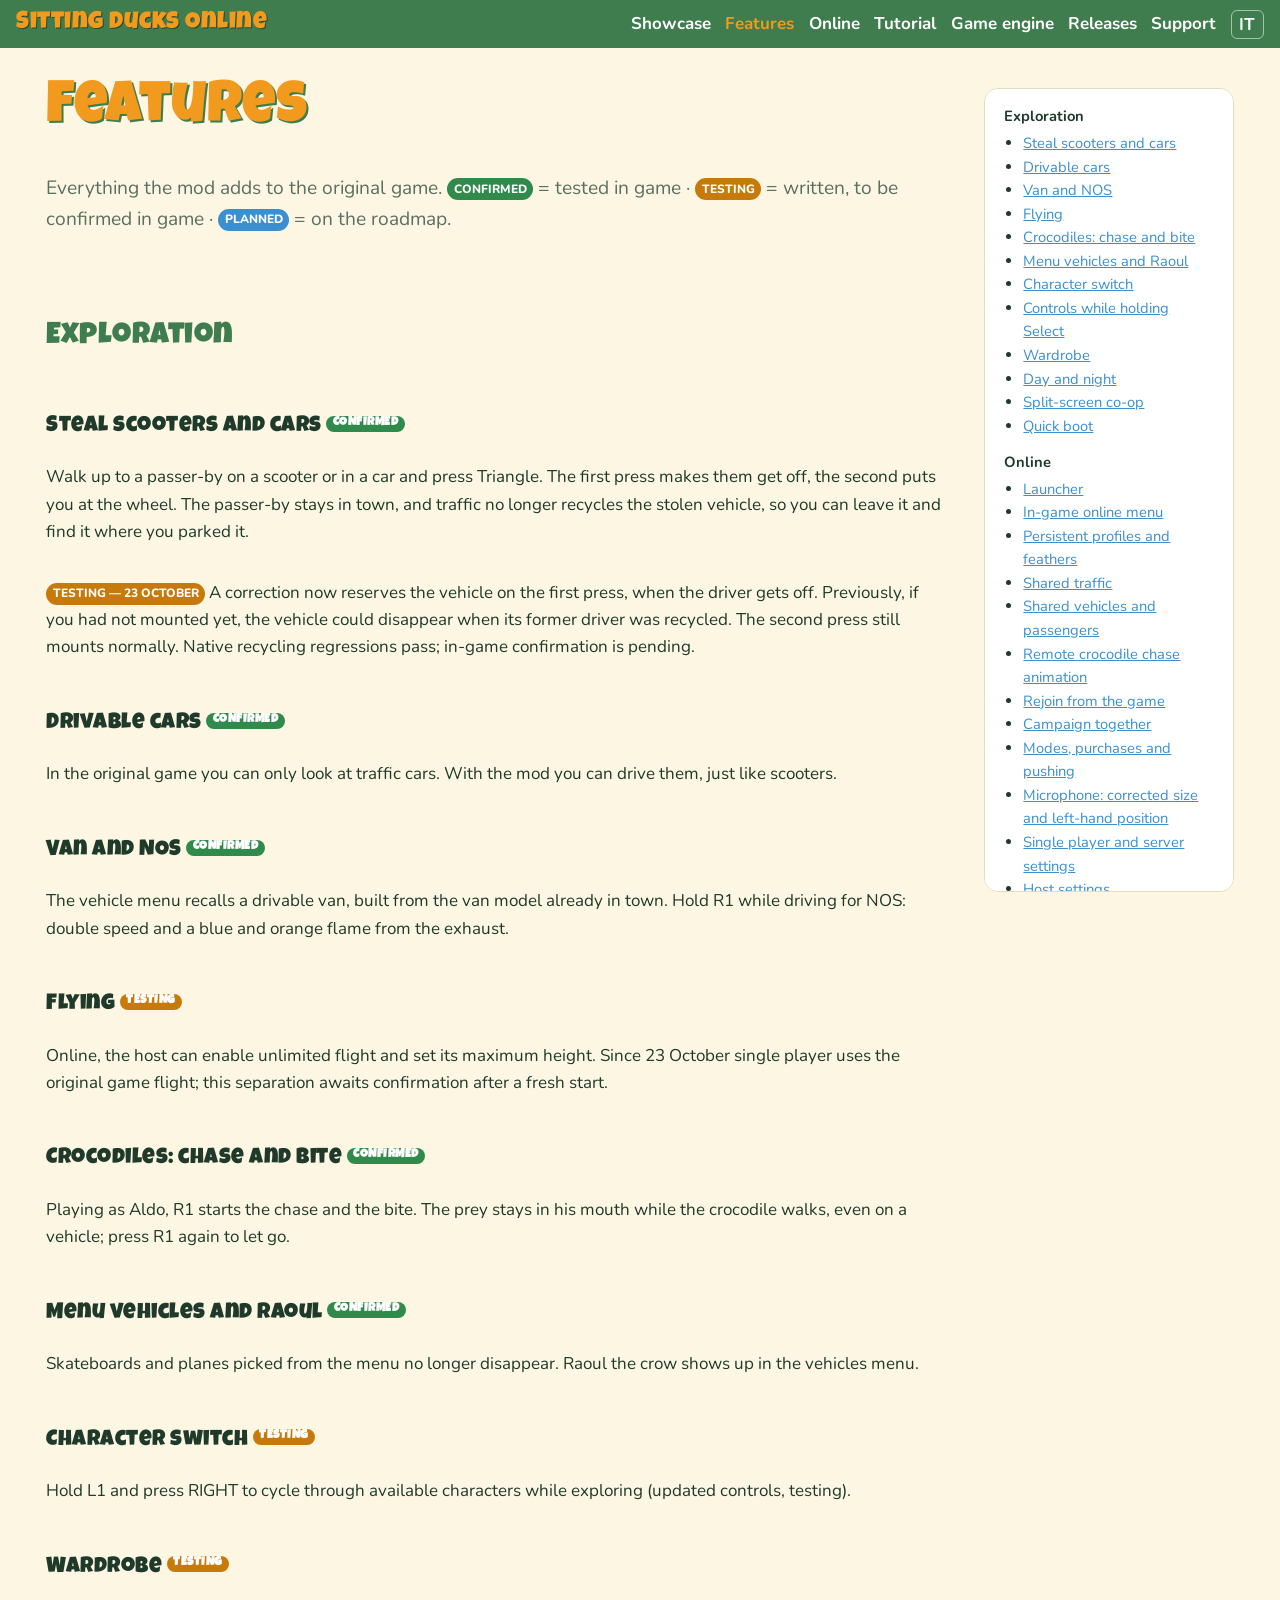
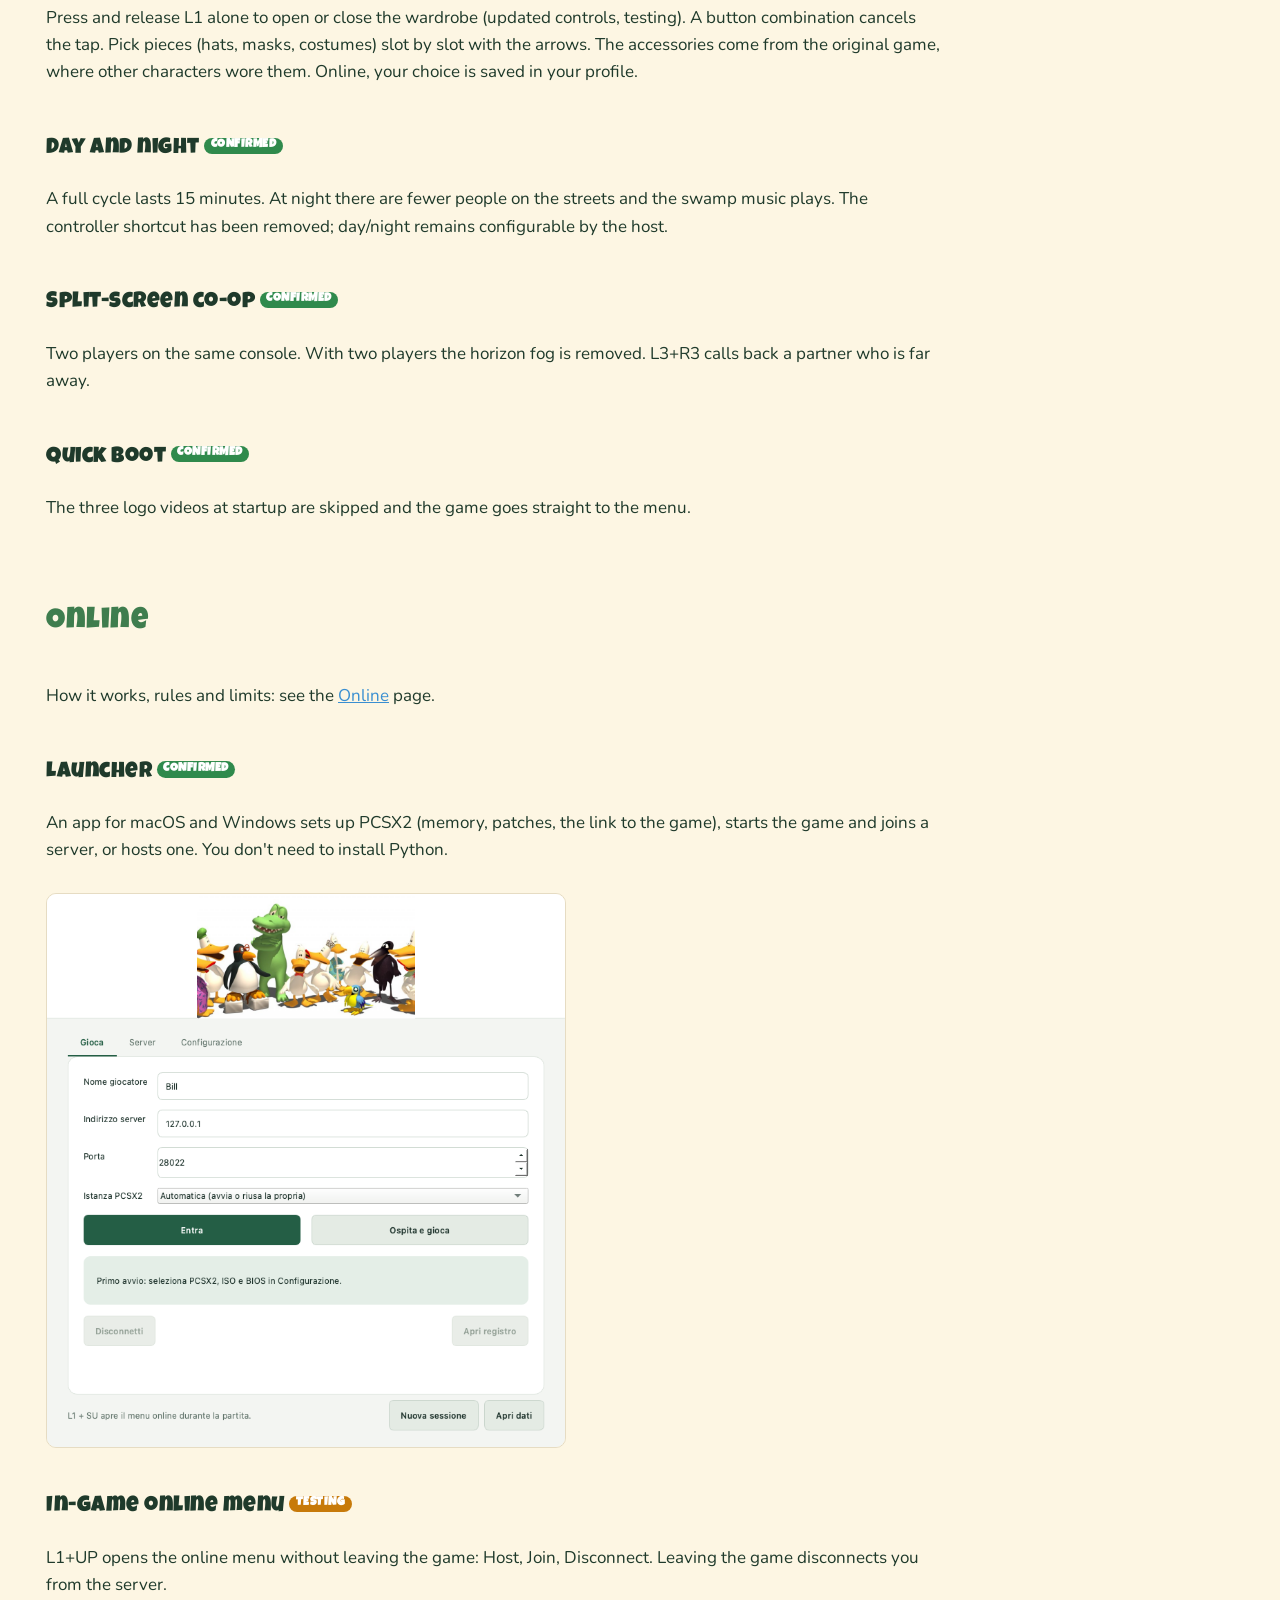
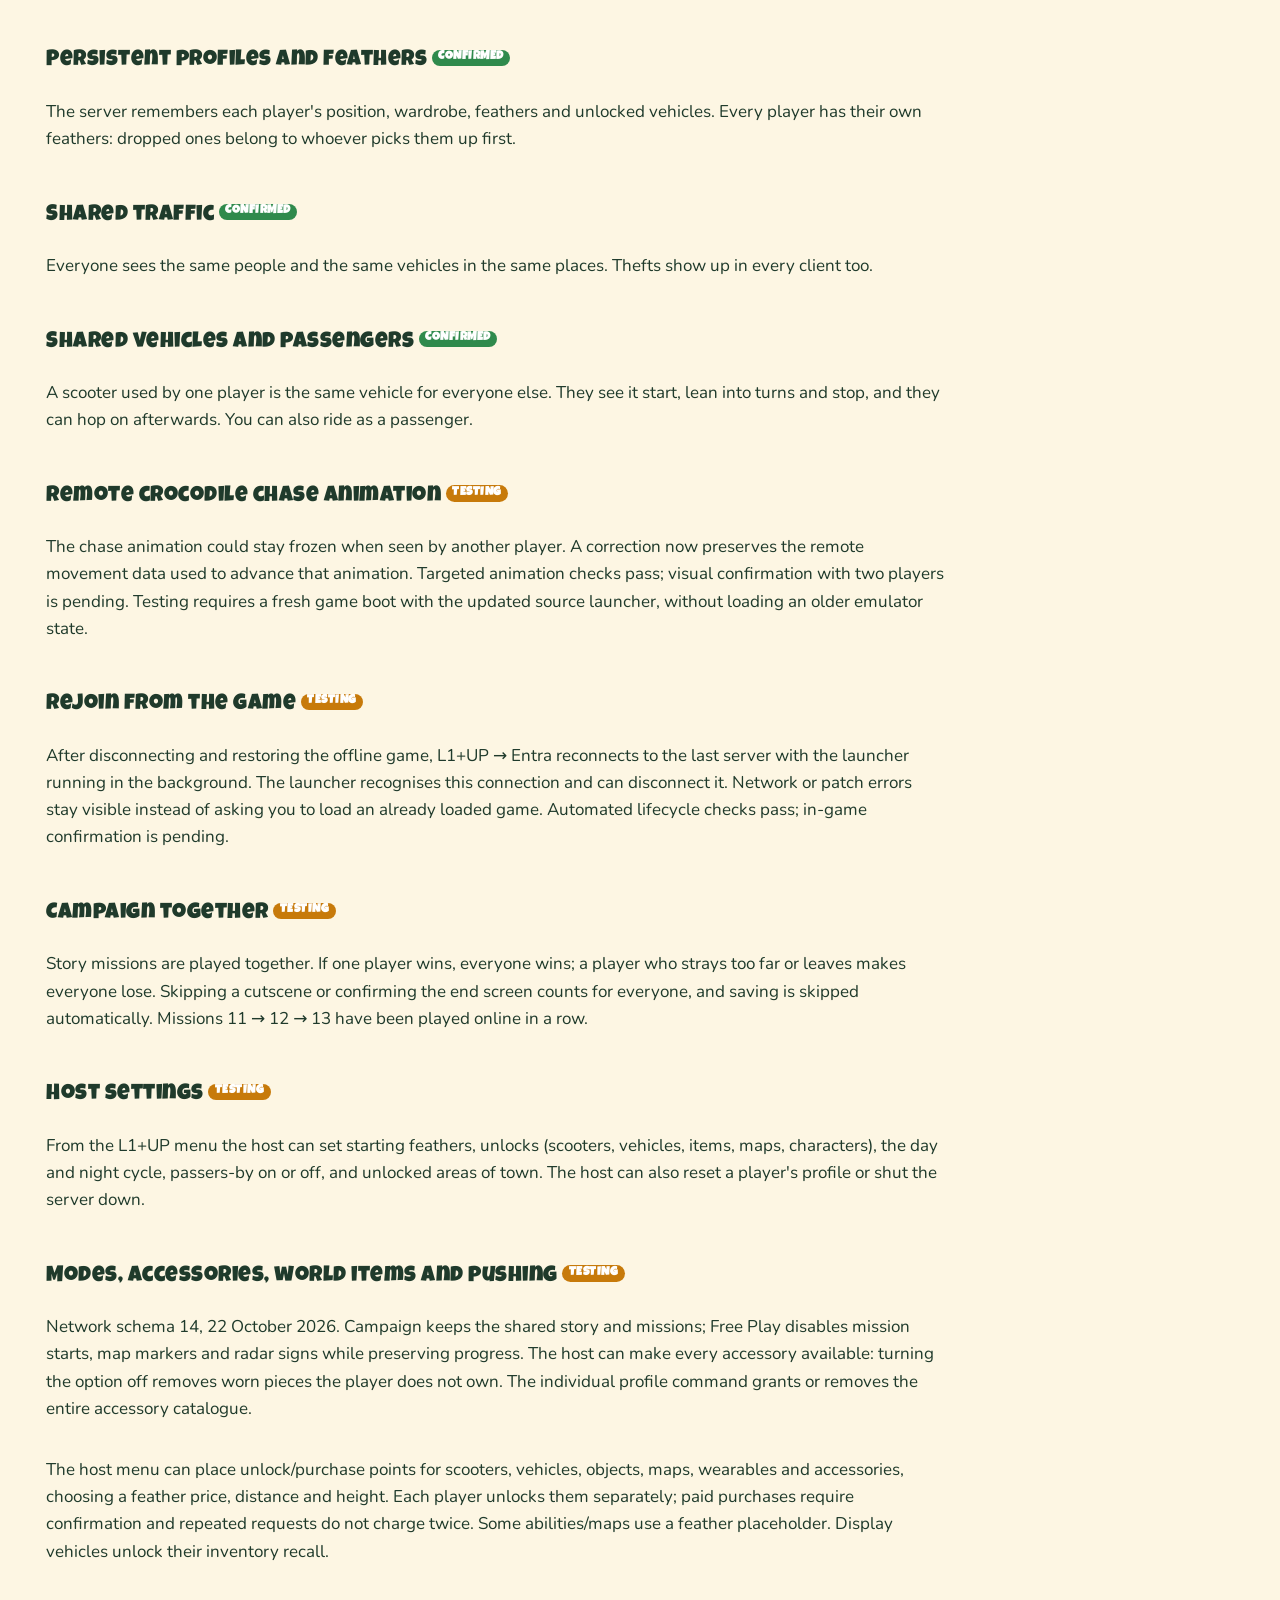
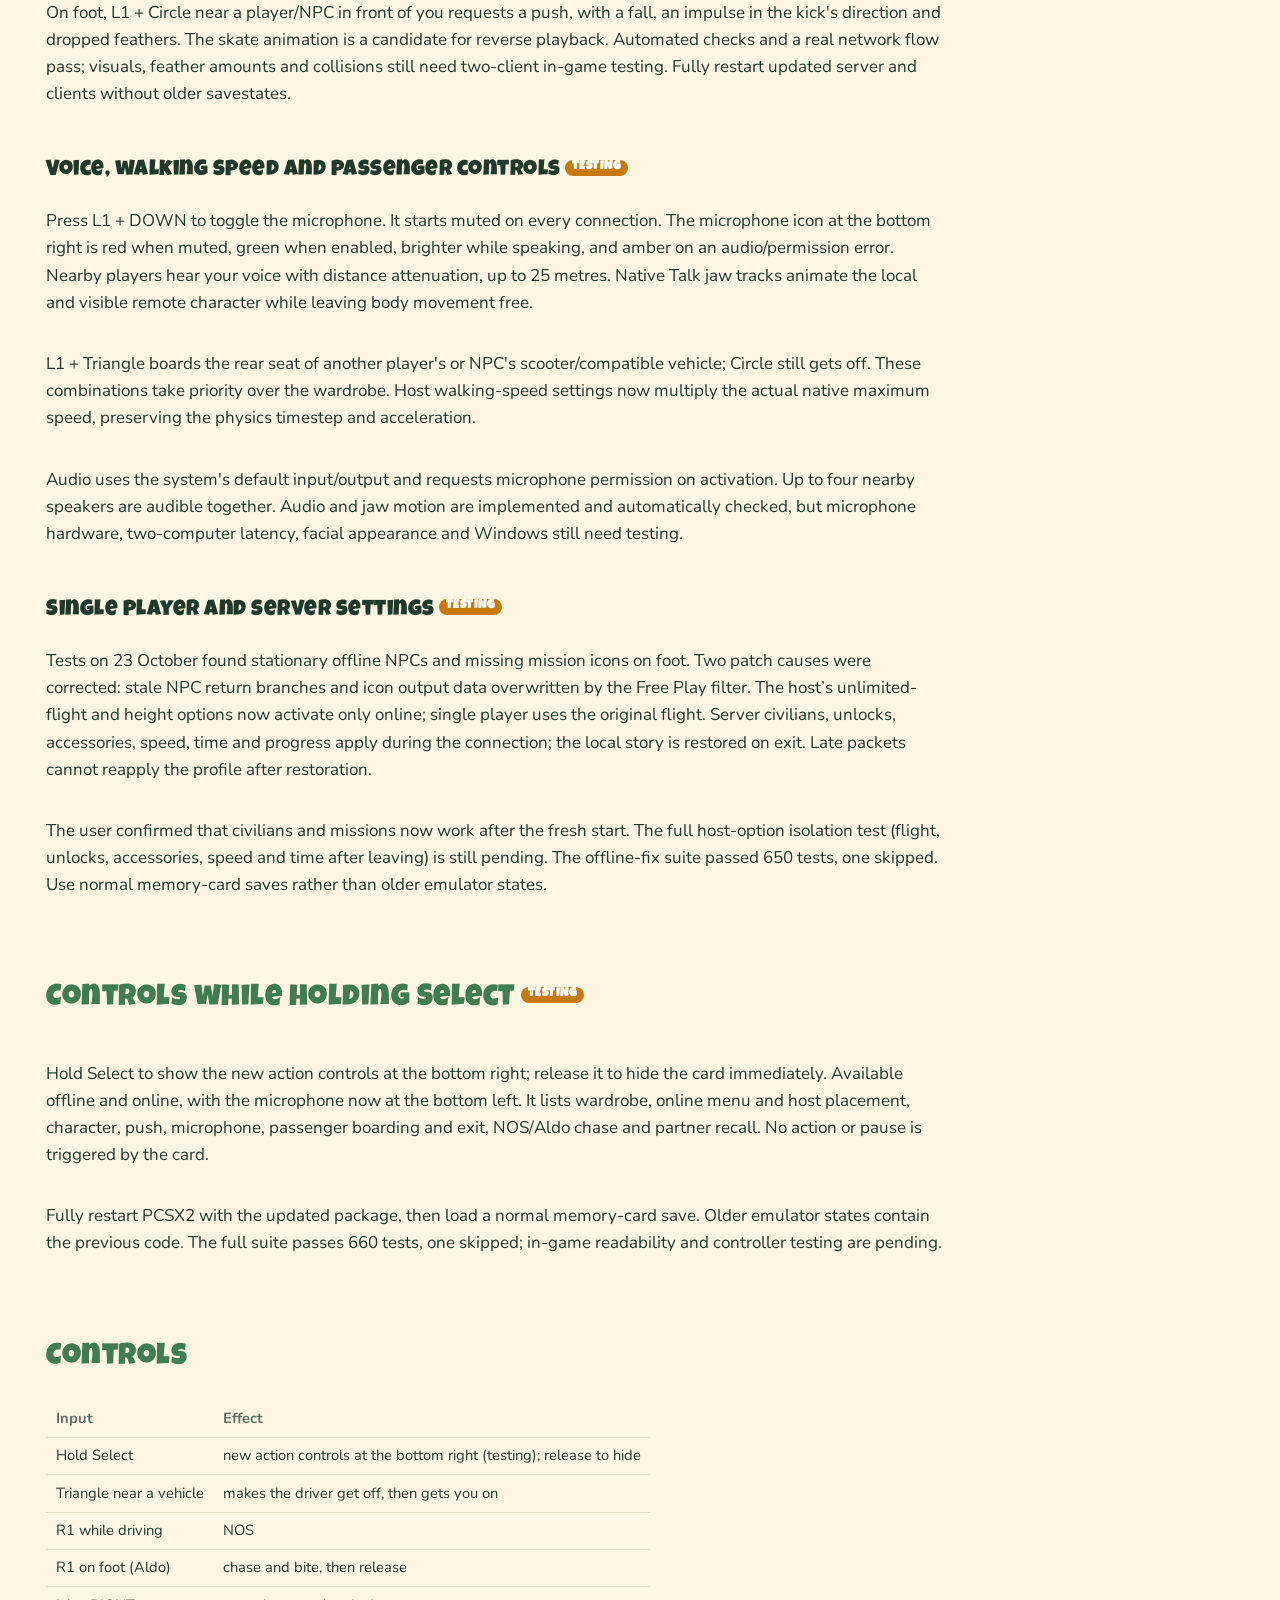
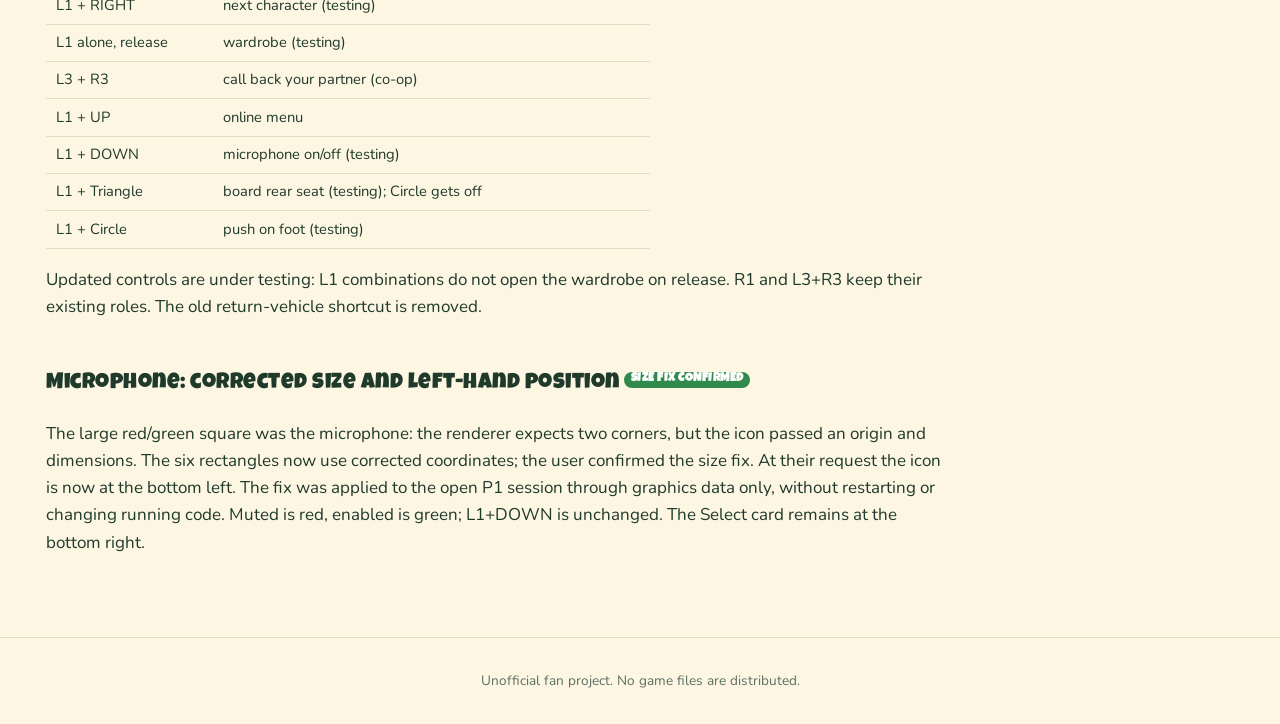
==== features.html @ d55f1f09 "fix: document microphone size and position" ====
<!doctype html>
<html lang="en">
<head>
<meta charset="utf-8">
<meta name="viewport" content="width=device-width, initial-scale=1">
<title>Features — Sitting Ducks Online</title>
<link rel="alternate" hreflang="it" href="it/features.html">
<link rel="preconnect" href="https://fonts.googleapis.com">
<link href="https://fonts.googleapis.com/css2?family=Luckiest+Guy&family=Nunito:wght@400;700;800&display=swap" rel="stylesheet">
<link rel="stylesheet" href="style.css">
</head>
<body>
<header>
  <a class="logo" href="index.html">Sitting Ducks Online</a>
  <nav>
    <a href="index.html">Showcase</a>
    <a href="features.html" aria-current="page">Features</a>
    <a href="online.html">Online</a>
    <a href="tutorial.html">Tutorial</a>
    <a href="engine.html">Game engine</a>
    <a href="releases.html">Releases</a>
    <a href="index.html#support">Support</a>
    <a class="lang" href="it/features.html" lang="it" hreflang="it">IT</a>
  </nav>
</header>
<main>
  <h1>Features</h1>
  <p class="lead">Everything the mod adds to the original game.
    <span class="tag ok">confirmed</span> = tested in game ·
    <span class="tag wip">testing</span> = written, to be confirmed in game ·
    <span class="tag plan">planned</span> = on the roadmap.</p>
  <!-- Each section has a <div class="media">: add <img src="media/x.png" alt="...">,
       <video controls src="media/x.mp4"></video> or <iframe src="https://www.youtube-nocookie.com/embed/ID" allowfullscreen></iframe>.
       An empty .media is hidden. -->

  <nav class="card toc" aria-label="Contents">
    <strong>Exploration</strong>
    <ul>
      <li><a href="#theft">Steal scooters and cars</a></li>
      <li><a href="#cars">Drivable cars</a></li>
      <li><a href="#van">Van and NOS</a></li>
      <li><a href="#flying">Flying</a></li>
      <li><a href="#crocodiles">Crocodiles: chase and bite</a></li>
      <li><a href="#vehicles-menu">Menu vehicles and Raoul</a></li>
      <li><a href="#character">Character switch</a></li>
      <li><a href="#select-help">Controls while holding Select</a></li>
      <li><a href="#wardrobe">Wardrobe</a></li>
      <li><a href="#daynight">Day and night</a></li>
      <li><a href="#coop">Split-screen co-op</a></li>
      <li><a href="#boot">Quick boot</a></li>
    </ul>
    <strong>Online</strong>
    <ul>
      <li><a href="#launcher">Launcher</a></li>
      <li><a href="#online-menu">In-game online menu</a></li>
      <li><a href="#profiles">Persistent profiles and feathers</a></li>
      <li><a href="#traffic">Shared traffic</a></li>
      <li><a href="#online-vehicles">Shared vehicles and passengers</a></li>
      <li><a href="#online-chase">Remote crocodile chase animation</a></li>
      <li><a href="#reconnect">Rejoin from the game</a></li>
      <li><a href="#campaign">Campaign together</a></li>
      <li><a href="#online-additions">Modes, purchases and pushing</a></li>
      <li><a href="#microphone-size-23oct">Microphone: corrected size and left-hand position</a></li>
      <li><a href="#offline-isolation">Single player and server settings</a></li>
      <li><a href="#host">Host settings</a></li>
          <li><a href="#proximity-voice">Voice, speed and passenger controls</a></li>
    </ul>
    <strong>Controls</strong>
    <ul><li><a href="#controls">Controls table</a></li></ul>
  </nav>

  <h2 id="exploration">Exploration</h2>

  <h3 id="theft">Steal scooters and cars <span class="tag ok">confirmed</span></h3>
  <p>Walk up to a passer-by on a scooter or in a car and press Triangle. The first press makes them get off, the second puts you
    at the wheel. The passer-by stays in town, and traffic no longer recycles the stolen vehicle, so you can leave it and find it where you parked it.</p>
  <div class="media"></div>

  <p><span class="tag wip">testing — 23 October</span> A correction now reserves the vehicle on the first press, when the driver
    gets off. Previously, if you had not mounted yet, the vehicle could disappear when its former driver was recycled.
    The second press still mounts normally. Native recycling regressions pass; in-game confirmation is pending.</p>

  <h3 id="cars">Drivable cars <span class="tag ok">confirmed</span></h3>
  <p>In the original game you can only look at traffic cars. With the mod you can drive them, just like scooters.</p>
  <div class="media"></div>

  <h3 id="van">Van and NOS <span class="tag ok">confirmed</span></h3>
  <p>The vehicle menu recalls a drivable van, built from the van model already in town. Hold R1 while driving for NOS:
    double speed and a blue and orange flame from the exhaust.</p>
  <div class="media"></div>

  <h3 id="flying">Flying <span class="tag wip">testing</span></h3>
  <p>Online, the host can enable unlimited flight and set its maximum height. Since 23 October single player uses the original game flight; this separation awaits confirmation after a fresh start.</p>
  <div class="media"></div>

  <h3 id="crocodiles">Crocodiles: chase and bite <span class="tag ok">confirmed</span></h3>
  <p>Playing as Aldo, R1 starts the chase and the bite. The prey stays in his mouth while the crocodile walks, even on a vehicle;
    press R1 again to let go.</p>
  <div class="media"></div>

  <h3 id="vehicles-menu">Menu vehicles and Raoul <span class="tag ok">confirmed</span></h3>
  <p>Skateboards and planes picked from the menu no longer disappear. Raoul the crow shows up in the vehicles menu.</p>
  <div class="media"></div>

  <h3 id="character">Character switch <span class="tag wip">testing</span></h3>
  <p>Hold L1 and press RIGHT to cycle through available characters while exploring (updated controls, testing).</p>
  <div class="media"></div>

  <h3 id="wardrobe">Wardrobe <span class="tag wip">testing</span></h3>
  <p>Press and release L1 alone to open or close the wardrobe (updated controls, testing). A button combination cancels the tap. Pick pieces (hats, masks, costumes) slot by slot with the arrows. The accessories come from the original
    game, where other characters wore them. Online, your choice is saved in your profile.</p>
  <div class="media"></div>

  <h3 id="daynight">Day and night <span class="tag ok">confirmed</span></h3>
  <p>A full cycle lasts 15 minutes. At night there are fewer people on the streets and the swamp music plays.
    The controller shortcut has been removed; day/night remains configurable by the host.</p>
  <div class="media"></div>

  <h3 id="coop">Split-screen co-op <span class="tag ok">confirmed</span></h3>
  <p>Two players on the same console. With two players the horizon fog is removed. L3+R3 calls back a partner who is far away.</p>
  <div class="media"></div>

  <h3 id="boot">Quick boot <span class="tag ok">confirmed</span></h3>
  <p>The three logo videos at startup are skipped and the game goes straight to the menu.</p>
  <div class="media"></div>

  <h2 id="online">Online</h2>
  <p>How it works, rules and limits: see the <a href="online.html">Online</a> page.</p>

  <h3 id="launcher">Launcher <span class="tag ok">confirmed</span></h3>
  <p>An app for macOS and Windows sets up PCSX2 (memory, patches, the link to the game), starts the game and joins a server, or hosts one.
    You don't need to install Python.</p>
  <div class="media"><img src="media/launcher-gioca.png" alt="The launcher"></div>

  <h3 id="online-menu">In-game online menu <span class="tag wip">testing</span></h3>
  <p>L1+UP opens the online menu without leaving the game: Host, Join, Disconnect. Leaving the game disconnects you from the server.</p>
  <div class="media"></div>

  <h3 id="profiles">Persistent profiles and feathers <span class="tag ok">confirmed</span></h3>
  <p>The server remembers each player's position, wardrobe, feathers and unlocked vehicles. Every player has their own feathers:
    dropped ones belong to whoever picks them up first.</p>
  <div class="media"></div>

  <h3 id="traffic">Shared traffic <span class="tag ok">confirmed</span></h3>
  <p>Everyone sees the same people and the same vehicles in the same places. Thefts show up in every client too.</p>
  <div class="media"></div>

  <h3 id="online-vehicles">Shared vehicles and passengers <span class="tag ok">confirmed</span></h3>
  <p>A scooter used by one player is the same vehicle for everyone else. They see it start, lean into turns and stop,
    and they can hop on afterwards. You can also ride as a passenger.</p>
  <div class="media"></div>

  <h3 id="online-chase">Remote crocodile chase animation <span class="tag wip">testing</span></h3>
  <p>The chase animation could stay frozen when seen by another player. A correction now preserves the remote
    movement data used to advance that animation. Targeted animation checks pass; visual confirmation with two players is pending.
    Testing requires a fresh game boot with the updated source launcher, without loading an older emulator state.</p>
  <div class="media"></div>

  <h3 id="reconnect">Rejoin from the game <span class="tag wip">testing</span></h3>
  <p>After disconnecting and restoring the offline game, L1+UP → Entra reconnects to the last server with the launcher
    running in the background. The launcher recognises this connection and can disconnect it. Network or patch errors stay visible
    instead of asking you to load an already loaded game. Automated lifecycle checks pass; in-game confirmation is pending.</p>
  <div class="media"></div>

  <h3 id="campaign">Campaign together <span class="tag wip">testing</span></h3>
  <p>Story missions are played together. If one player wins, everyone wins; a player who strays too far or leaves makes everyone lose.
    Skipping a cutscene or confirming the end screen counts for everyone, and saving is skipped automatically.
    Missions 11 → 12 → 13 have been played online in a row.</p>
  <div class="media"></div>

  <h3 id="host">Host settings <span class="tag wip">testing</span></h3>
  <p>From the L1+UP menu the host can set starting feathers, unlocks (scooters, vehicles, items, maps, characters), the day and night cycle,
    passers-by on or off, and unlocked areas of town. The host can also reset a player's profile or shut the server down.</p>
  <div class="media"></div>

  <h3 id="online-additions">Modes, accessories, world items and pushing <span class="tag wip">testing</span></h3>
  <p>Network schema 14, 22 October 2026. Campaign keeps the shared story and missions; Free Play disables
    mission starts, map markers and radar signs while preserving progress. The host can make every accessory
    available: turning the option off removes worn pieces the player does not own. The individual profile
    command grants or removes the entire accessory catalogue.</p>
  <p>The host menu can place unlock/purchase points for scooters, vehicles, objects, maps, wearables and
    accessories, choosing a feather price, distance and height. Each player unlocks them separately;
    paid purchases require confirmation and repeated requests do not charge twice. Some abilities/maps
    use a feather placeholder. Display vehicles unlock their inventory recall.</p>
  <p>On foot, L1 + Circle near a player/NPC in front of you requests a push, with a fall, an impulse in the kick's
    direction and dropped feathers. The skate animation is a candidate for reverse playback. Automated
    checks and a real network flow pass; visuals, feather amounts and collisions still need two-client
    in-game testing. Fully restart updated server and clients without older savestates.</p>
  <div class="media"></div>

  <h3 id="proximity-voice">Voice, walking speed and passenger controls <span class="tag wip">testing</span></h3>
  <p>Press L1 + DOWN to toggle the microphone. It starts muted on every connection. The microphone icon
    at the bottom right is red when muted, green when enabled, brighter while speaking, and amber on an
    audio/permission error. Nearby players hear your voice with distance attenuation, up to 25 metres.
    Native Talk jaw tracks animate the local and visible remote character while leaving body movement free.</p>
  <p>L1 + Triangle boards the rear seat of another player's or NPC's scooter/compatible vehicle; Circle
    still gets off. These combinations take priority over the wardrobe. Host walking-speed settings now
    multiply the actual native maximum speed, preserving the physics timestep and acceleration.</p>
  <p>Audio uses the system's default input/output and requests microphone permission on activation.
    Up to four nearby speakers are audible together. Audio and jaw motion are implemented and automatically
    checked, but microphone hardware, two-computer latency, facial appearance and Windows still need testing.</p>
  <div class="media"></div>
  <h3 id="offline-isolation">Single player and server settings <span class="tag wip">testing</span></h3>
  <p>Tests on 23 October found stationary offline NPCs and missing mission icons on foot. Two patch causes were corrected: stale NPC return branches and icon output data overwritten by the Free Play filter. The host’s unlimited-flight and height options now activate only online; single player uses the original flight. Server civilians, unlocks, accessories, speed, time and progress apply during the connection; the local story is restored on exit. Late packets cannot reapply the profile after restoration.</p>
  <p>The user confirmed that civilians and missions now work after the fresh start. The full host-option isolation test (flight, unlocks, accessories, speed and time after leaving) is still pending. The offline-fix suite passed 650 tests, one skipped. Use normal memory-card saves rather than older emulator states.</p>
  <div class="media"></div>

  <h2 id="select-help">Controls while holding Select <span class="tag wip">testing</span></h2>
  <p>Hold Select to show the new action controls at the bottom right; release it to hide the card immediately. Available offline and online, with the microphone now at the bottom left. It lists wardrobe, online menu and host placement, character, push, microphone, passenger boarding and exit, NOS/Aldo chase and partner recall. No action or pause is triggered by the card.</p>
  <p>Fully restart PCSX2 with the updated package, then load a normal memory-card save. Older emulator states contain the previous code. The full suite passes 660 tests, one skipped; in-game readability and controller testing are pending.</p>
  <div class="media"></div>

  <h2 id="controls">Controls</h2>
  <table>
    <tr><th>Input</th><th>Effect</th></tr>
    <tr><td>Hold Select</td><td>new action controls at the bottom right (testing); release to hide</td></tr>
    <tr><td>Triangle near a vehicle</td><td>makes the driver get off, then gets you on</td></tr>
    <tr><td>R1 while driving</td><td>NOS</td></tr>
    <tr><td>R1 on foot (Aldo)</td><td>chase and bite, then release</td></tr>
    <tr><td>L1 + RIGHT</td><td>next character (testing)</td></tr>
    <tr><td>L1 alone, release</td><td>wardrobe (testing)</td></tr>
    <tr><td>L3 + R3</td><td>call back your partner (co-op)</td></tr>
    <tr><td>L1 + UP</td><td>online menu</td></tr>
    <tr><td>L1 + DOWN</td><td>microphone on/off (testing)</td></tr>
    <tr><td>L1 + Triangle</td><td>board rear seat (testing); Circle gets off</td></tr>
    <tr><td>L1 + Circle</td><td>push on foot (testing)</td></tr>
  </table>
  <p>Updated controls are under testing: L1 combinations do not open the wardrobe on release. R1 and L3+R3 keep their existing roles. The old return-vehicle shortcut is removed.</p>

  <h3 id="microphone-size-23oct">Microphone: corrected size and left-hand position <span class="tag ok">size fix confirmed</span></h3>
  <p>The large red/green square was the microphone: the renderer expects two corners, but the icon passed an origin and dimensions. The six rectangles now use corrected coordinates; the user confirmed the size fix. At their request the icon is now at the bottom left. The fix was applied to the open P1 session through graphics data only, without restarting or changing running code. Muted is red, enabled is green; L1+DOWN is unchanged. The Select card remains at the bottom right.</p>
  <div class="media"></div>
</main>
<footer>Unofficial fan project. No game files are distributed.</footer>
</body>
</html>
---- style.css ----
/* Sitting Ducks Online — stile unico per tutte le pagine */
:root {
  --bg: #fdf6e3;
  --card: #ffffff;
  --ink: #1f3a2b;
  --muted: #5b6f62;
  --accent: #f29a1d;   /* becco */
  --swamp: #3f7d4e;    /* palude */
  --sky: #3a8fd1;
  --line: #e6dcc3;
  --ok: #2f8a4c;
  --wip: #c77a0a;
}
@media (prefers-color-scheme: dark) {
  :root {
    --bg: #14201a; --card: #1c2b23; --ink: #eef3ea; --muted: #a9b8ad;
    --line: #2d4136; --ok: #5fc27f; --wip: #f2b04a;
  }
}
* { box-sizing: border-box; }
html { scroll-behavior: smooth; }
body {
  margin: 0; background: var(--bg); color: var(--ink);
  font: 17px/1.6 "Nunito", system-ui, sans-serif;
}
h1, h2, h3, .logo {
  font-family: "Luckiest Guy", "Nunito", sans-serif;
  font-weight: 400; letter-spacing: .5px; line-height: 1.15;
}
h1 { font-size: clamp(2.2rem, 6vw, 3.6rem); color: var(--accent); margin: .2em 0; text-shadow: 2px 2px 0 var(--swamp); }
h2 { font-size: 1.9rem; color: var(--swamp); margin-top: 2.2em; }
h3 { font-size: 1.35rem; margin: 1.6em 0 .3em; }
@media (prefers-color-scheme: dark) { h2 { color: var(--accent); } }
a { color: var(--sky); }
code { background: var(--line); padding: 0 .3em; border-radius: 4px; font-size: .9em; overflow-wrap: anywhere; }

header {
  position: sticky; top: 0; z-index: 10; background: var(--swamp);
  display: flex; flex-wrap: wrap; align-items: center; gap: .3rem 1rem; padding: .6rem 16px;
}
header .logo { color: var(--accent); font-size: 1.5rem; text-decoration: none; text-shadow: 1px 1px 0 #0006; margin-right: auto; }
header nav { display: flex; flex-wrap: wrap; gap: .2rem .9rem; }
header nav a { color: #fff; text-decoration: none; font-weight: 700; }
header nav a[aria-current] { color: var(--accent); }
header nav a.lang { border: 1px solid #fff8; border-radius: 6px; padding: 0 .45em; }

main { max-width: 980px; margin: 0 auto; padding: 1rem 16px 4rem; }
.lead { font-size: 1.2rem; color: var(--muted); }
.hero img { width: 100%; border-radius: 16px; display: block; }

.card { background: var(--card); border: 1px solid var(--line); border-radius: 14px; padding: 1rem 1.2rem; margin: 1rem 0; }
.grid { display: grid; gap: 1rem; grid-template-columns: repeat(auto-fill, minmax(260px, 1fr)); }

/* contenitore media: N immagini/video per paragrafo */
.media { display: grid; gap: .6rem; grid-template-columns: repeat(auto-fill, minmax(220px, 1fr)); margin: .8rem 0; }
.media img, .media video, .media iframe { width: 100%; border-radius: 10px; border: 1px solid var(--line); display: block; }
.media iframe { aspect-ratio: 16/9; height: auto; }
.media:empty { display: none; }
.media:has(> :only-child) { grid-template-columns: minmax(0, 520px); }

.toc { columns: 2 220px; }
.toc ul { margin: .2rem 0 .8rem; padding-left: 1.2rem; }

/* pagine con indice: indice fisso a destra su schermi larghi, come nelle docs */
@media (min-width: 960px) {
  main:has(> .toc) {
    max-width: 1220px; display: grid; column-gap: 2.5rem;
    grid-template-columns: minmax(0, 1fr) 250px;
  }
  main:has(> .toc) > * { grid-column: 1; }
  main > .toc {
    grid-column: 2; grid-row: 1 / span 999; align-self: start;
    position: sticky; top: 4.5rem; max-height: calc(100vh - 6rem); overflow-y: auto;
    columns: auto; font-size: .92rem; margin-top: 1.5rem;
  }
}

.tag { display: inline-block; font-size: .75rem; font-weight: 800; text-transform: uppercase; padding: .1em .55em; border-radius: 99px; color: #fff; vertical-align: middle; }
.tag.ok { background: var(--ok); }
.tag.wip { background: var(--wip); }
.tag.plan { background: var(--sky); }

table { width: 100%; border-collapse: collapse; font-size: .92rem; display: block; overflow-x: auto; }
th, td { text-align: left; padding: .4rem .6rem; border-bottom: 1px solid var(--line); vertical-align: top; }
th { color: var(--muted); }

.btn { display: inline-block; background: var(--accent); color: #1f1300; font-weight: 800; padding: .6rem 1.1rem; border-radius: 10px; text-decoration: none; margin: .2rem .4rem .2rem 0; }
.btn.alt { background: var(--line); color: var(--ink); }

footer { text-align: center; color: var(--muted); font-size: .85rem; padding: 2rem 16px; border-top: 1px solid var(--line); }
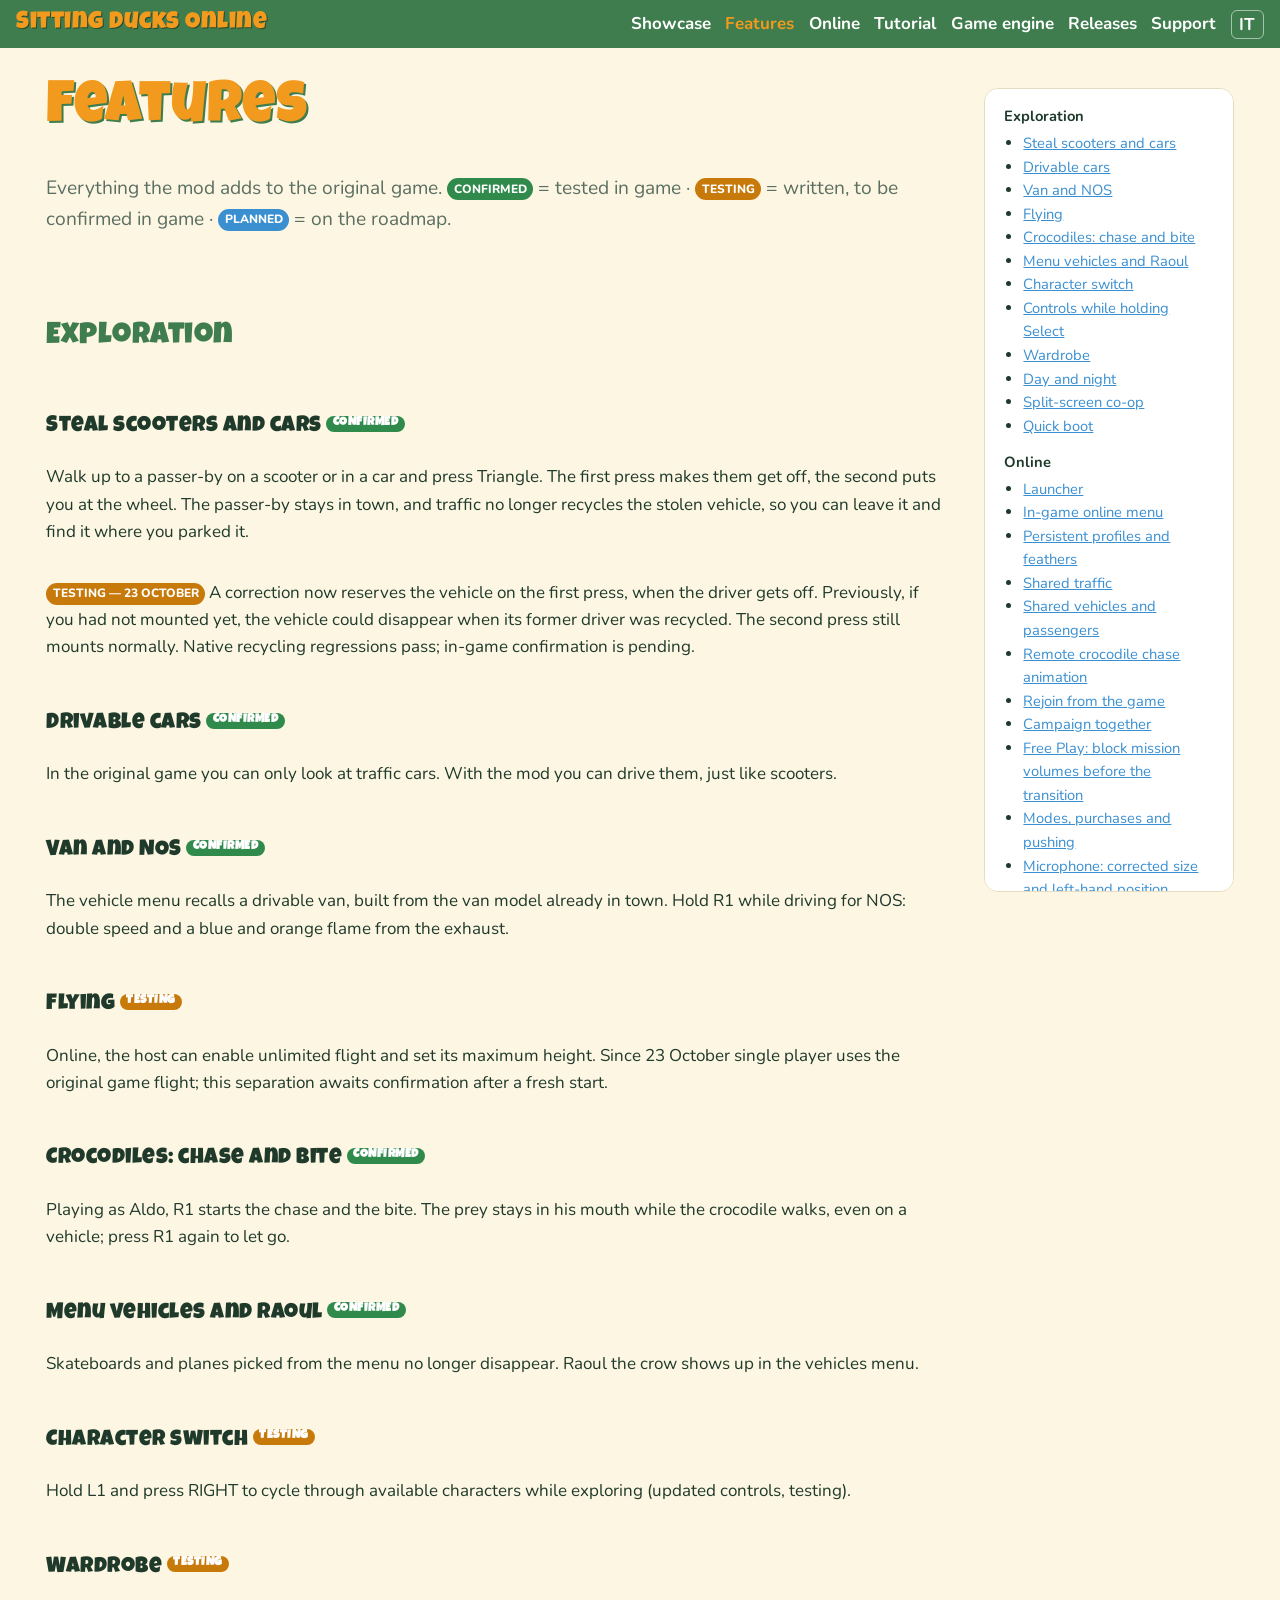
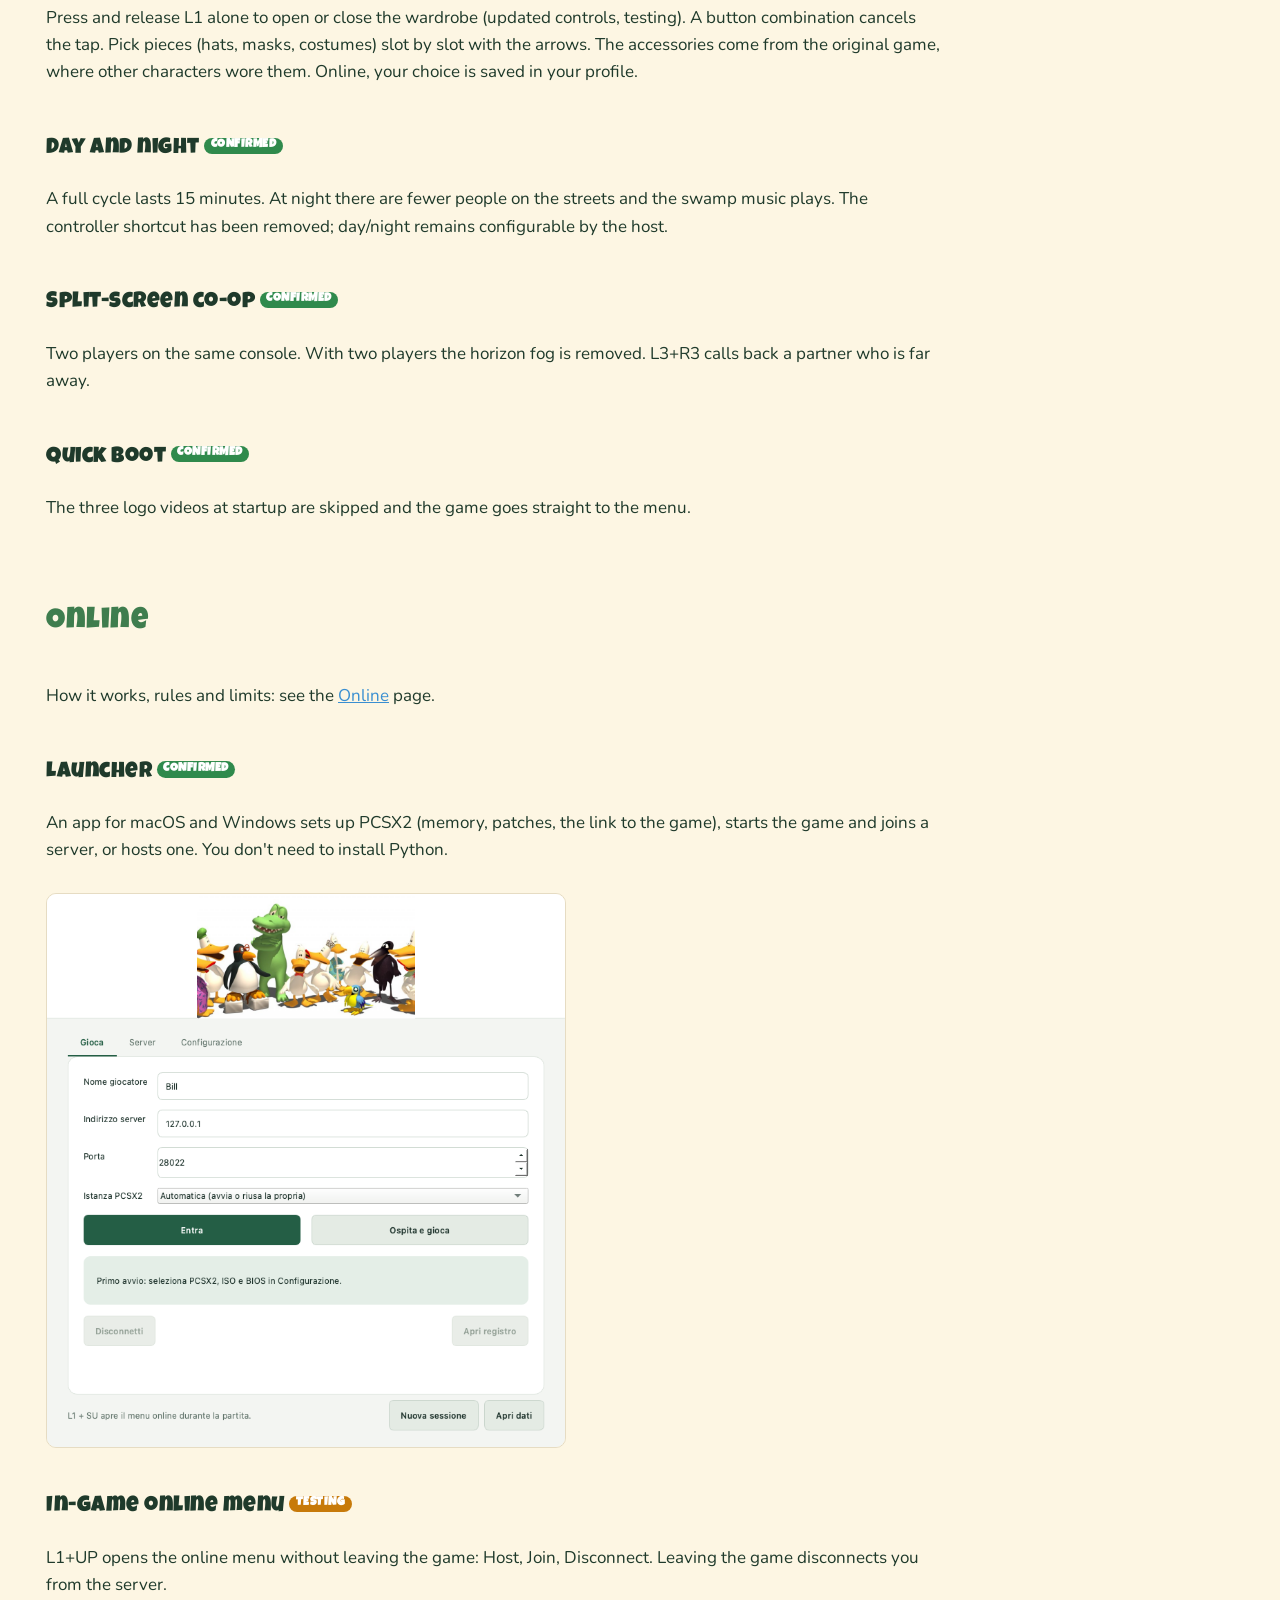
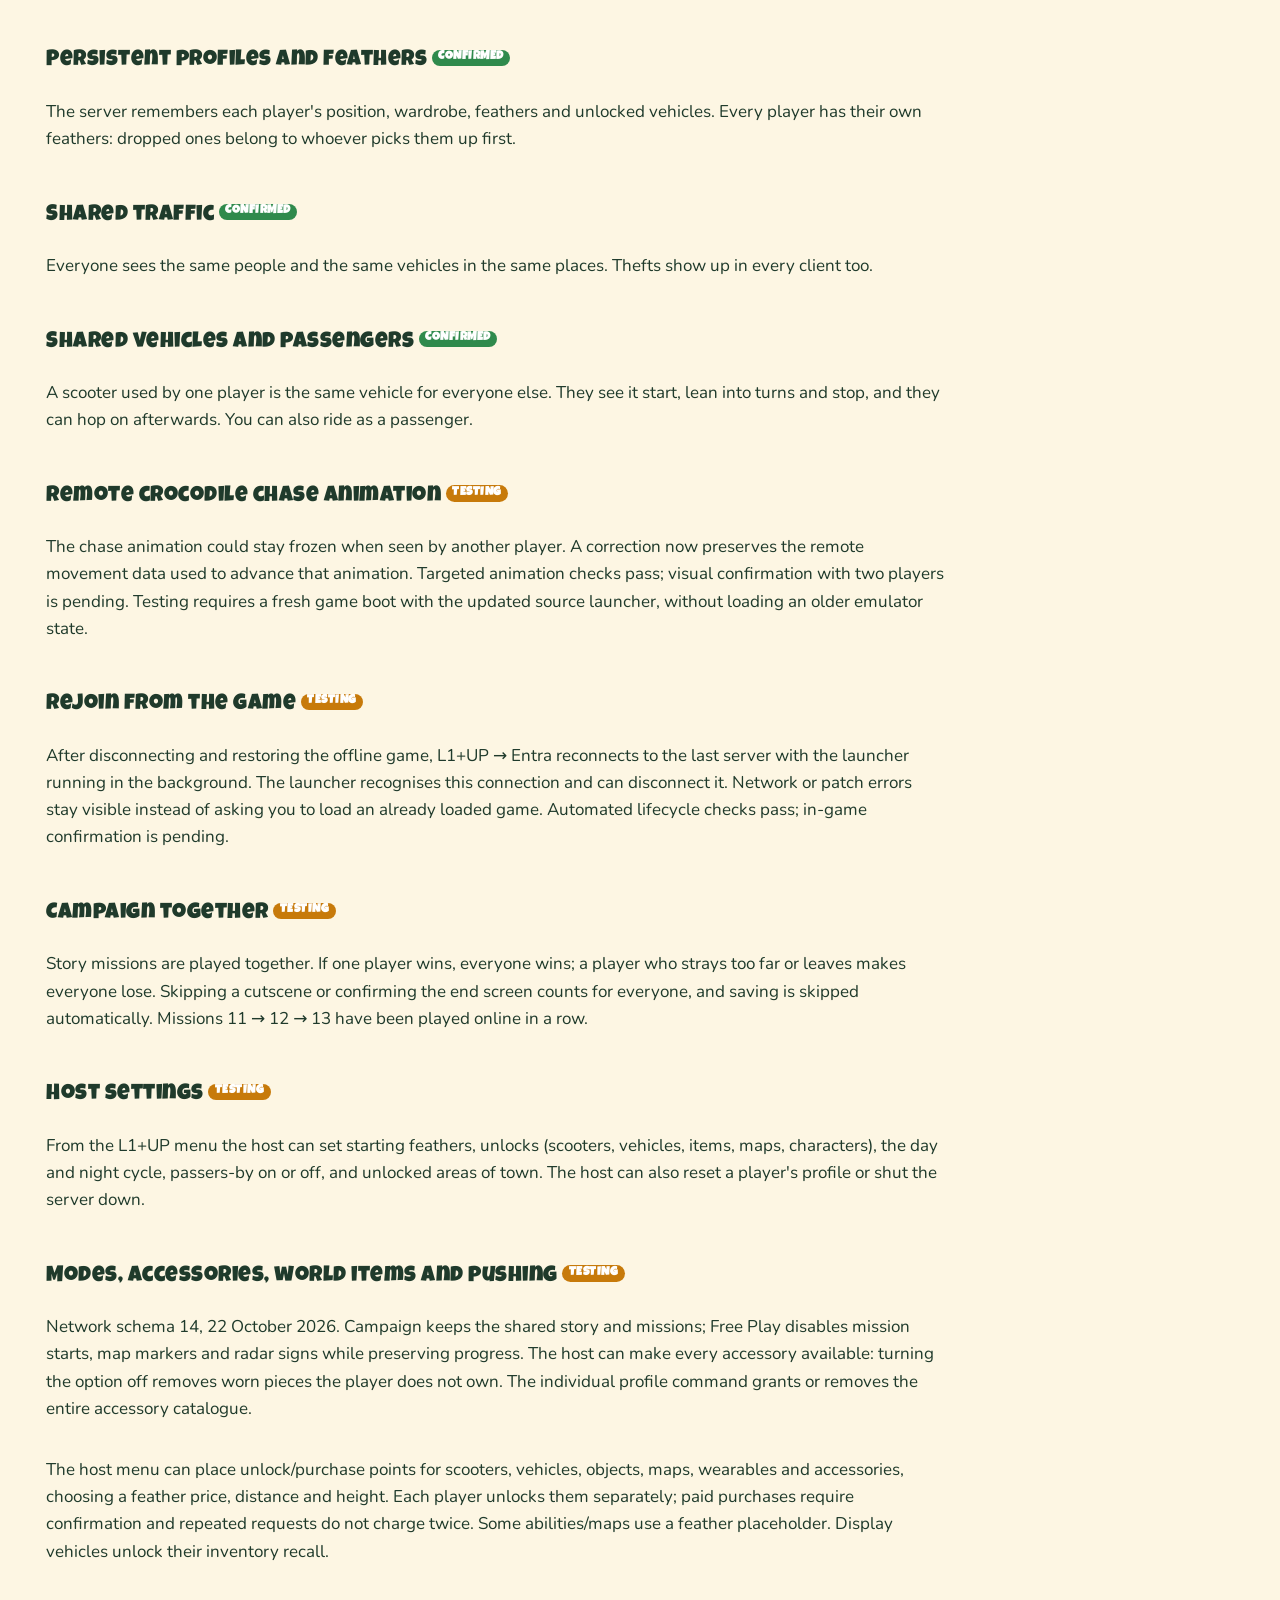
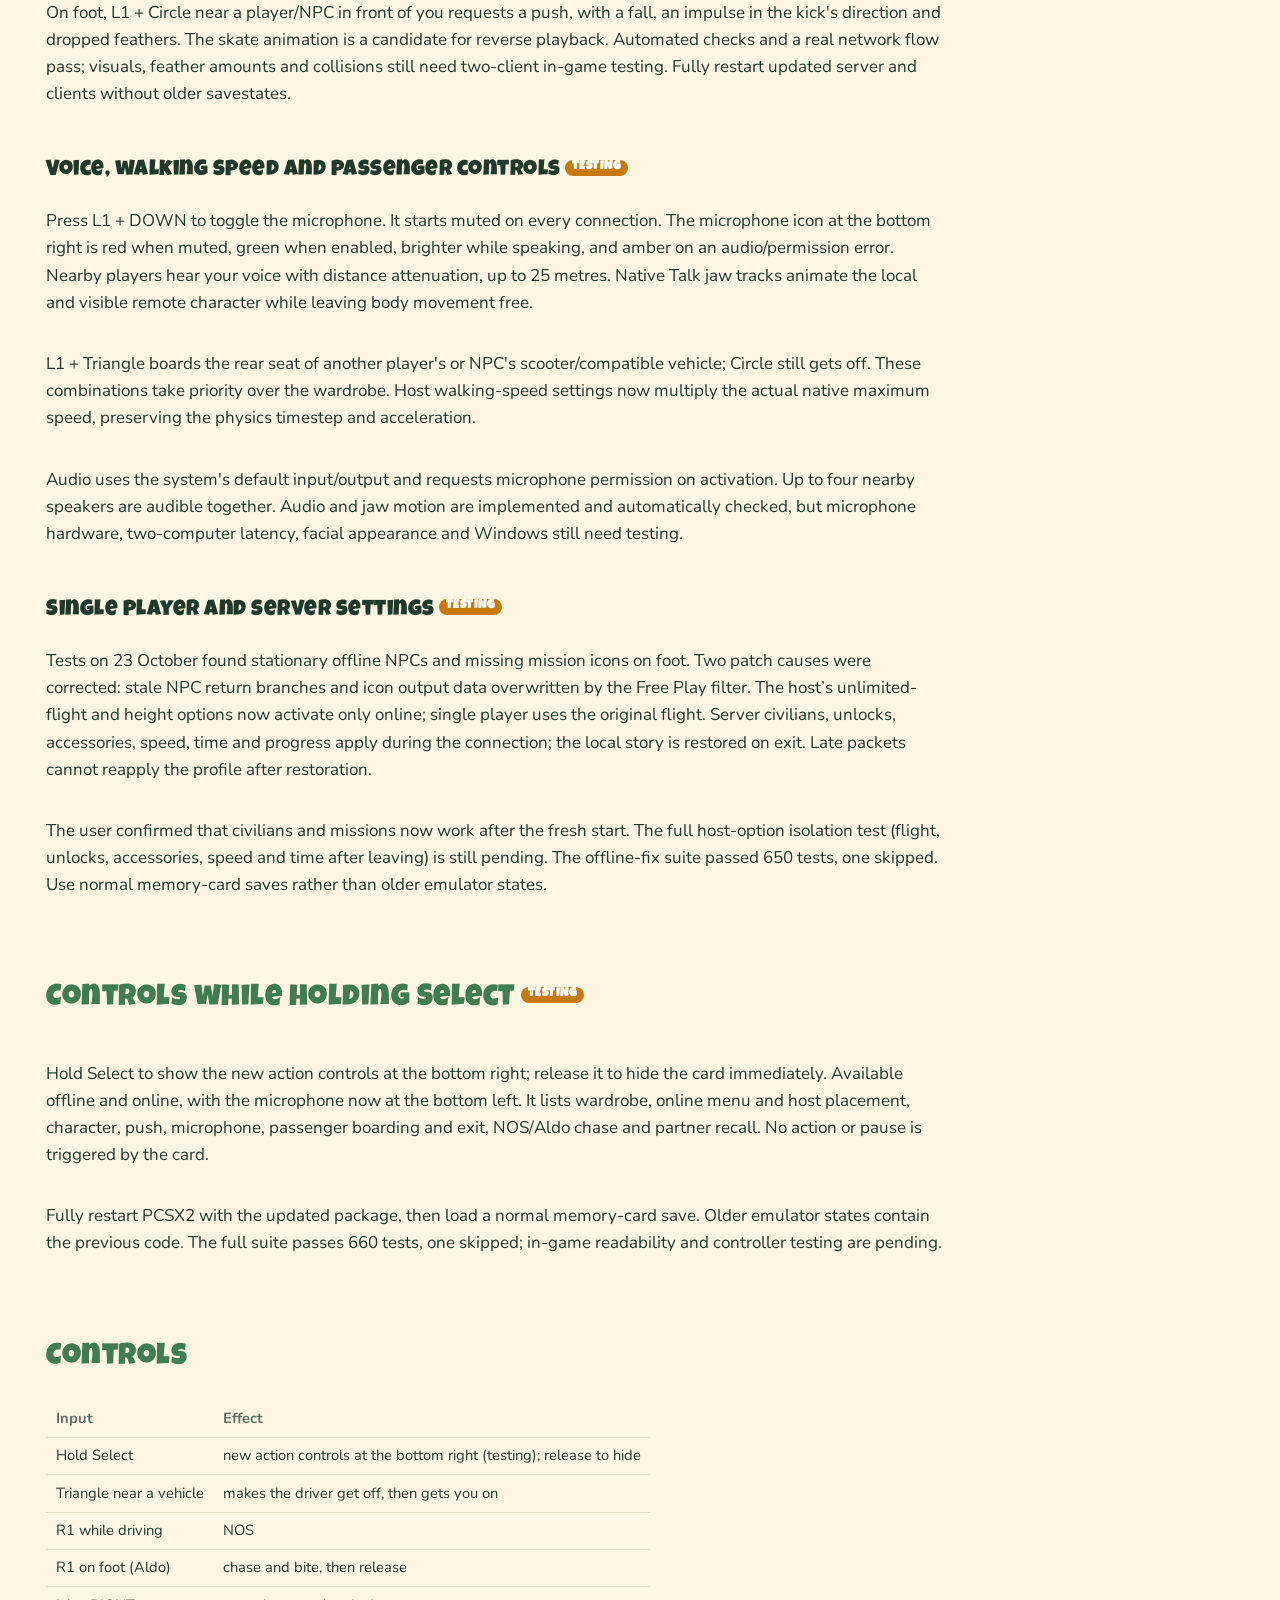
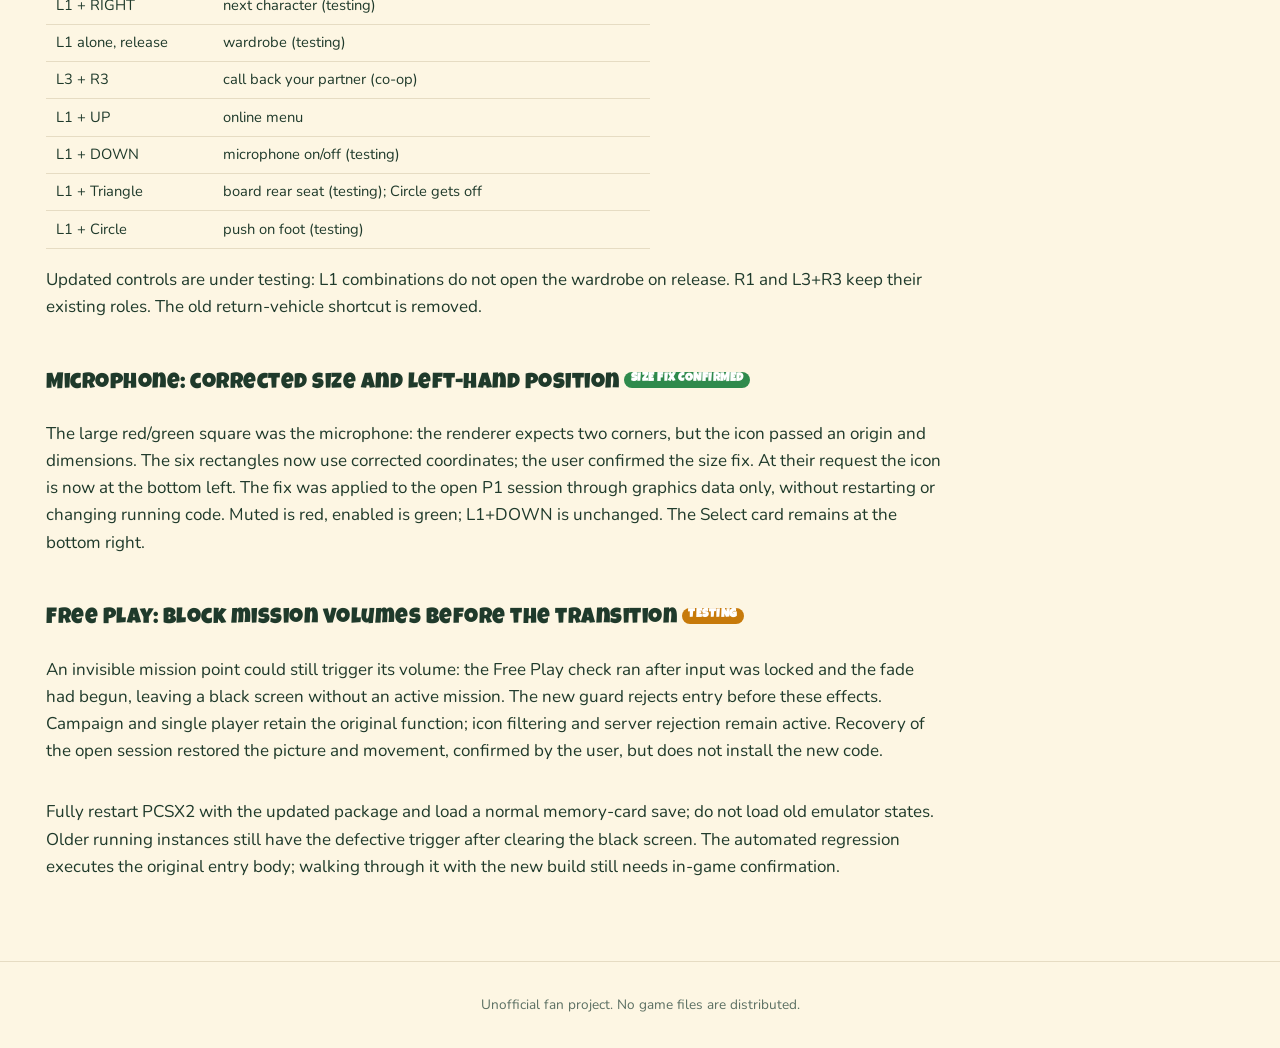
==== commit 5af5f317: "fix: document Free Play mission entry guard" ====
--- a/features.html
+++ b/features.html
@@ -59,6 +59,7 @@
       <li><a href="#online-chase">Remote crocodile chase animation</a></li>
       <li><a href="#reconnect">Rejoin from the game</a></li>
       <li><a href="#campaign">Campaign together</a></li>
+      <li><a href="#freeplay-entry-23oct">Free Play: block mission volumes before the transition</a></li>
       <li><a href="#online-additions">Modes, purchases and pushing</a></li>
       <li><a href="#microphone-size-23oct">Microphone: corrected size and left-hand position</a></li>
       <li><a href="#offline-isolation">Single player and server settings</a></li>
@@ -230,6 +231,10 @@
   <h3 id="microphone-size-23oct">Microphone: corrected size and left-hand position <span class="tag ok">size fix confirmed</span></h3>
   <p>The large red/green square was the microphone: the renderer expects two corners, but the icon passed an origin and dimensions. The six rectangles now use corrected coordinates; the user confirmed the size fix. At their request the icon is now at the bottom left. The fix was applied to the open P1 session through graphics data only, without restarting or changing running code. Muted is red, enabled is green; L1+DOWN is unchanged. The Select card remains at the bottom right.</p>
   <div class="media"></div>
+  <h3 id="freeplay-entry-23oct">Free Play: block mission volumes before the transition <span class="tag wip">testing</span></h3>
+  <p>An invisible mission point could still trigger its volume: the Free Play check ran after input was locked and the fade had begun, leaving a black screen without an active mission. The new guard rejects entry before these effects. Campaign and single player retain the original function; icon filtering and server rejection remain active. Recovery of the open session restored the picture and movement, confirmed by the user, but does not install the new code.</p>
+  <p>Fully restart PCSX2 with the updated package and load a normal memory-card save; do not load old emulator states. Older running instances still have the defective trigger after clearing the black screen. The automated regression executes the original entry body; walking through it with the new build still needs in-game confirmation.</p>
+  <div class="media"></div>
 </main>
 <footer>Unofficial fan project. No game files are distributed.</footer>
 </body>
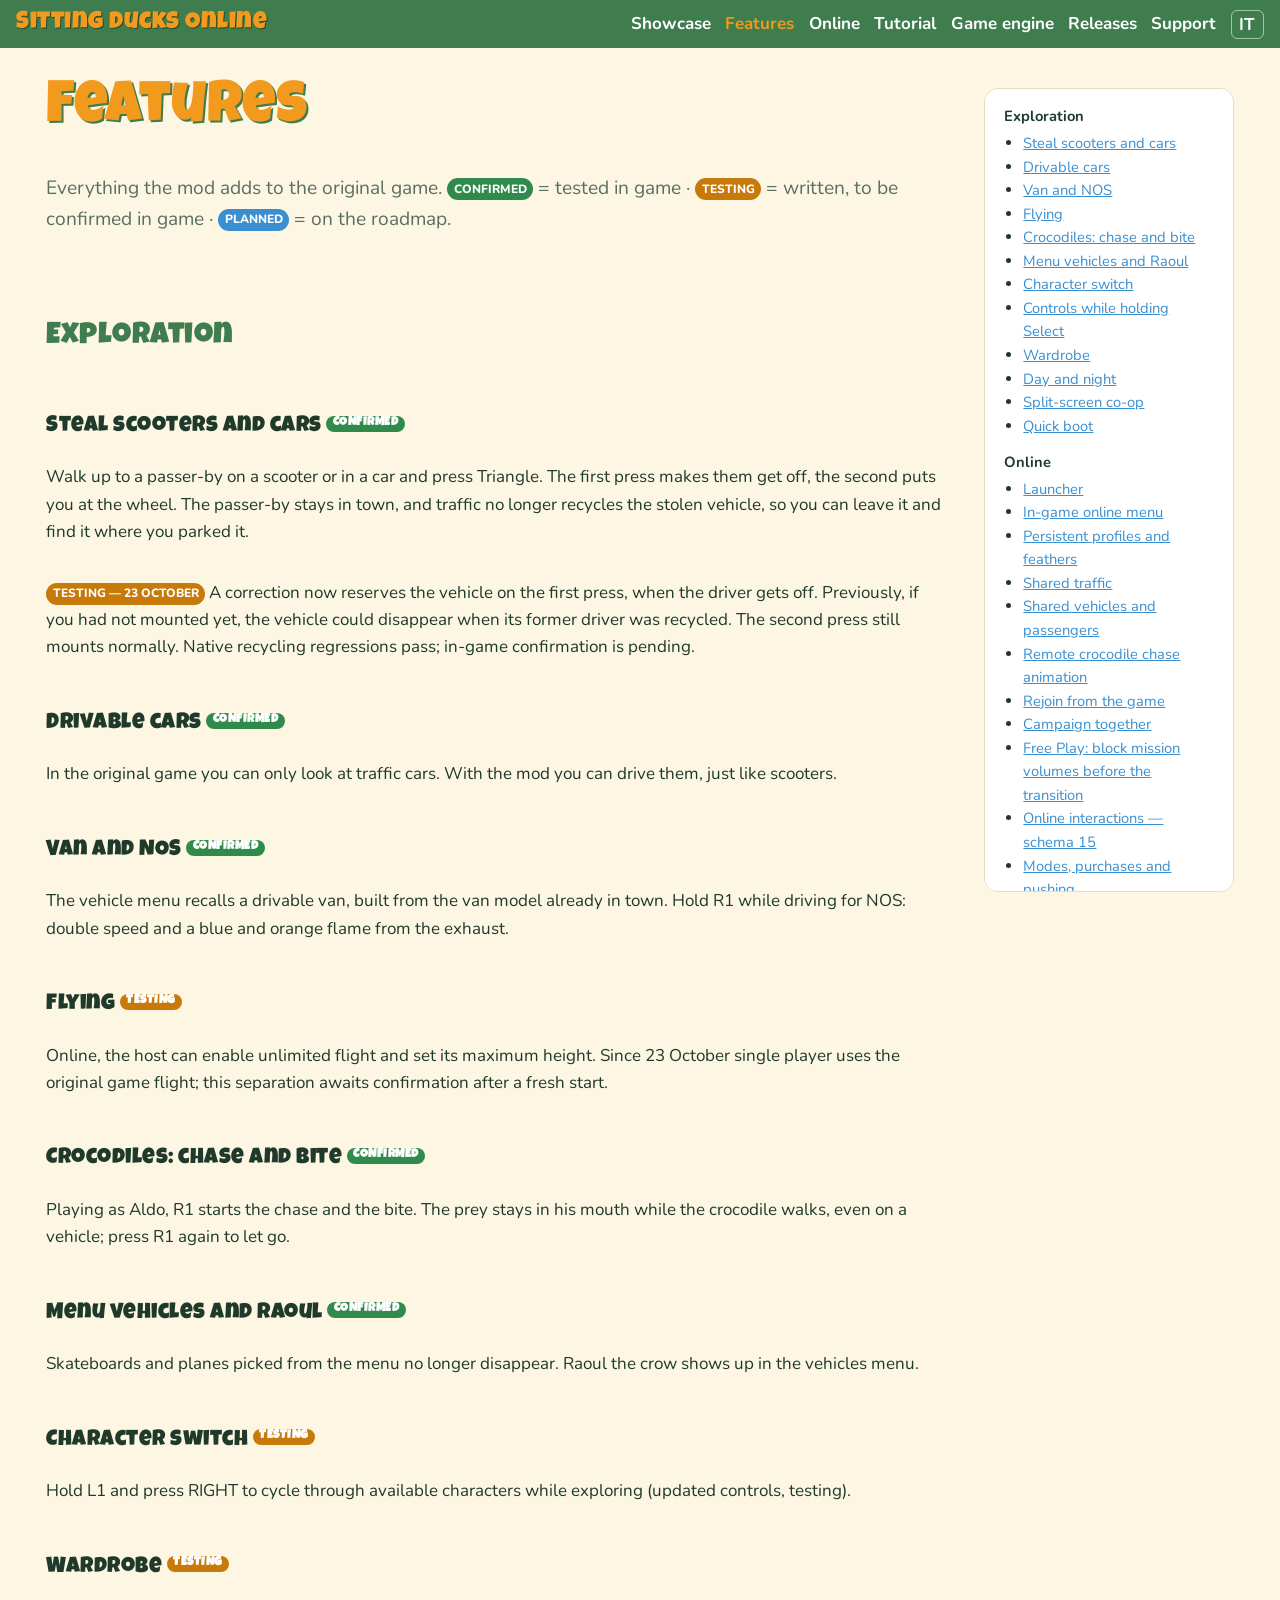
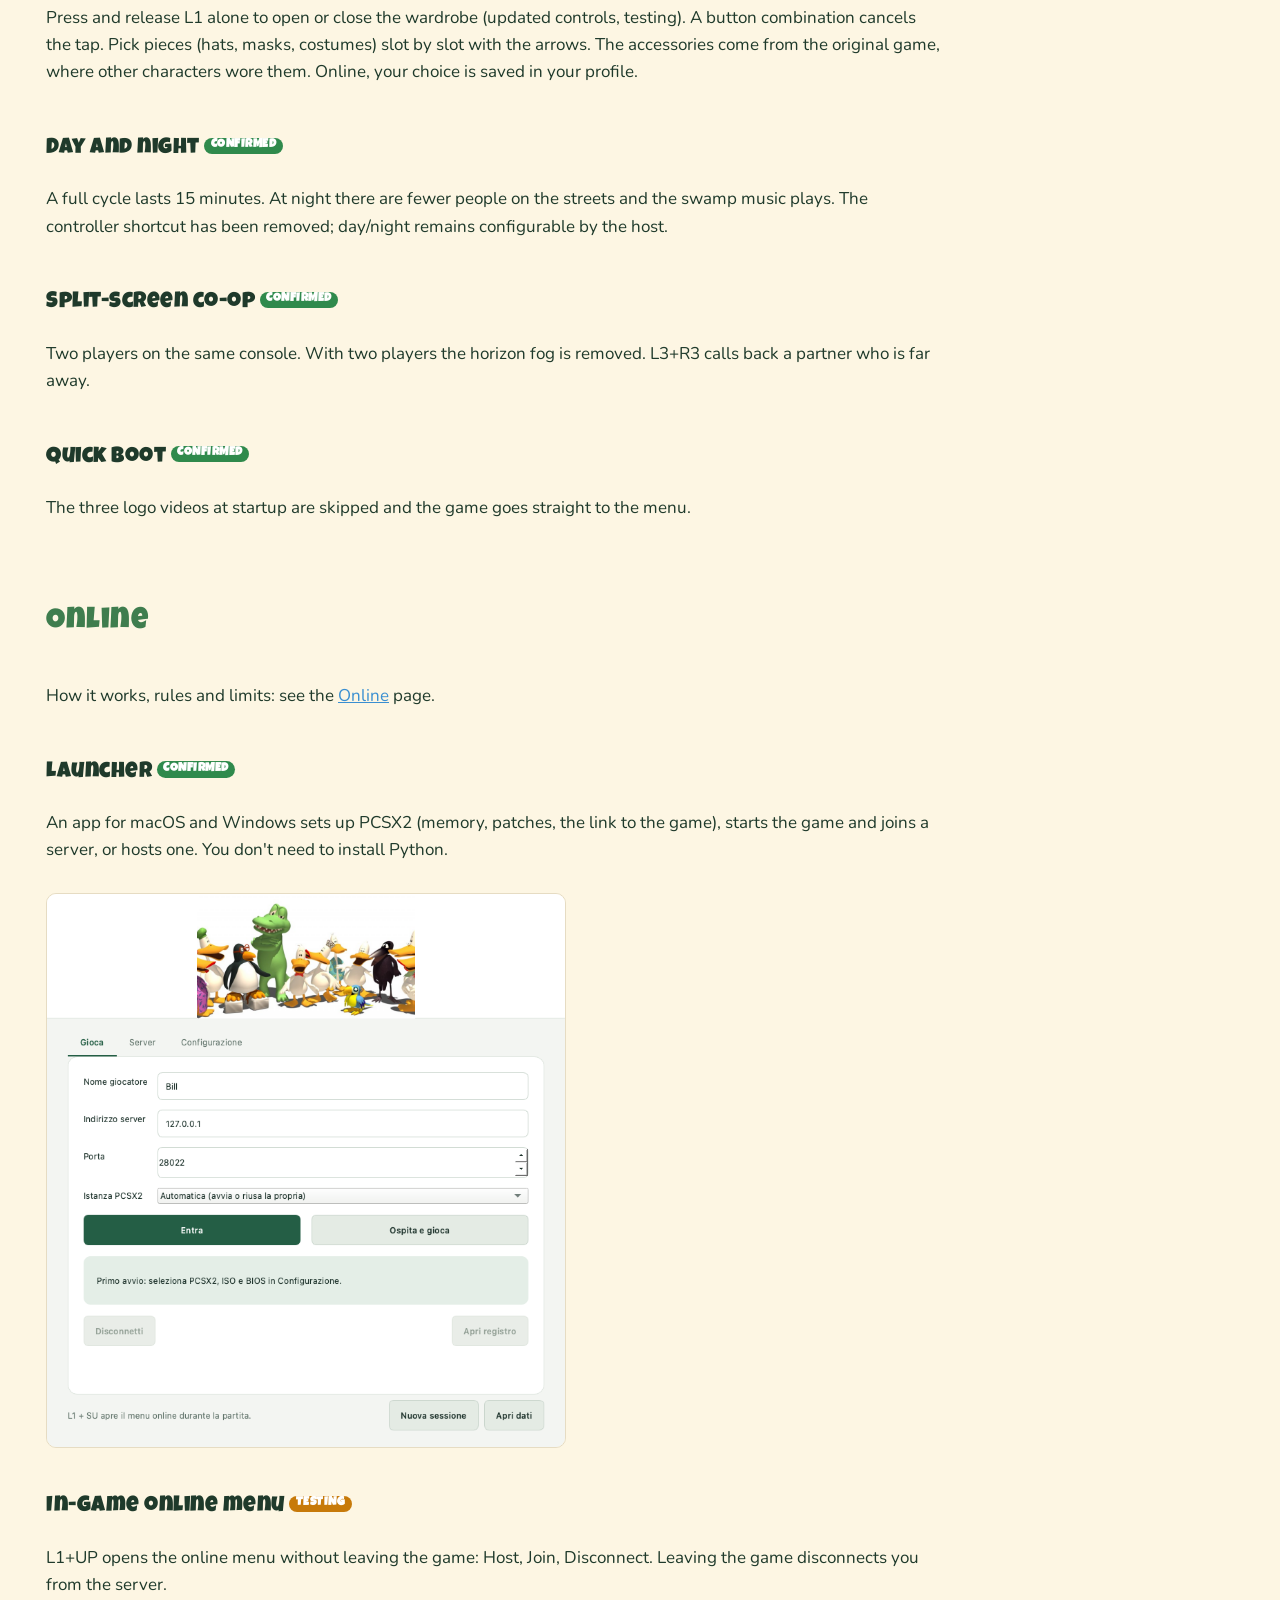
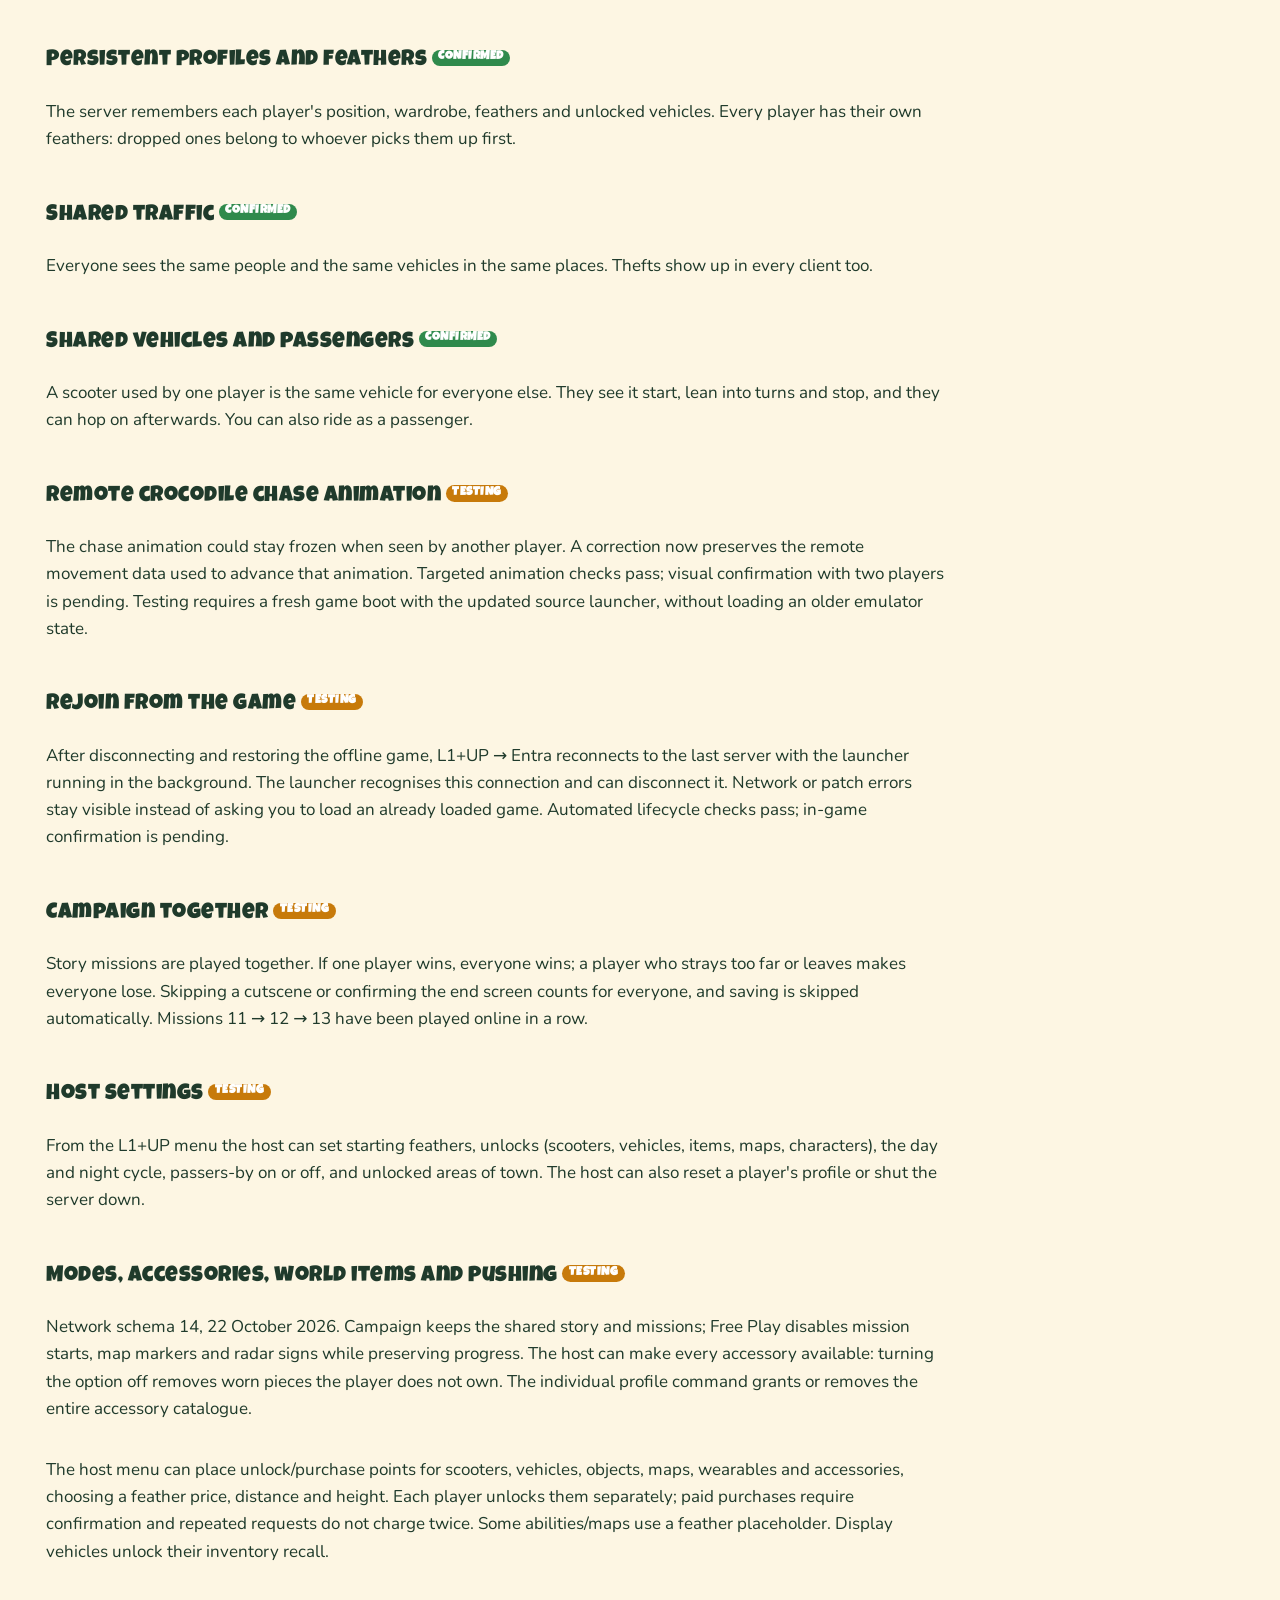
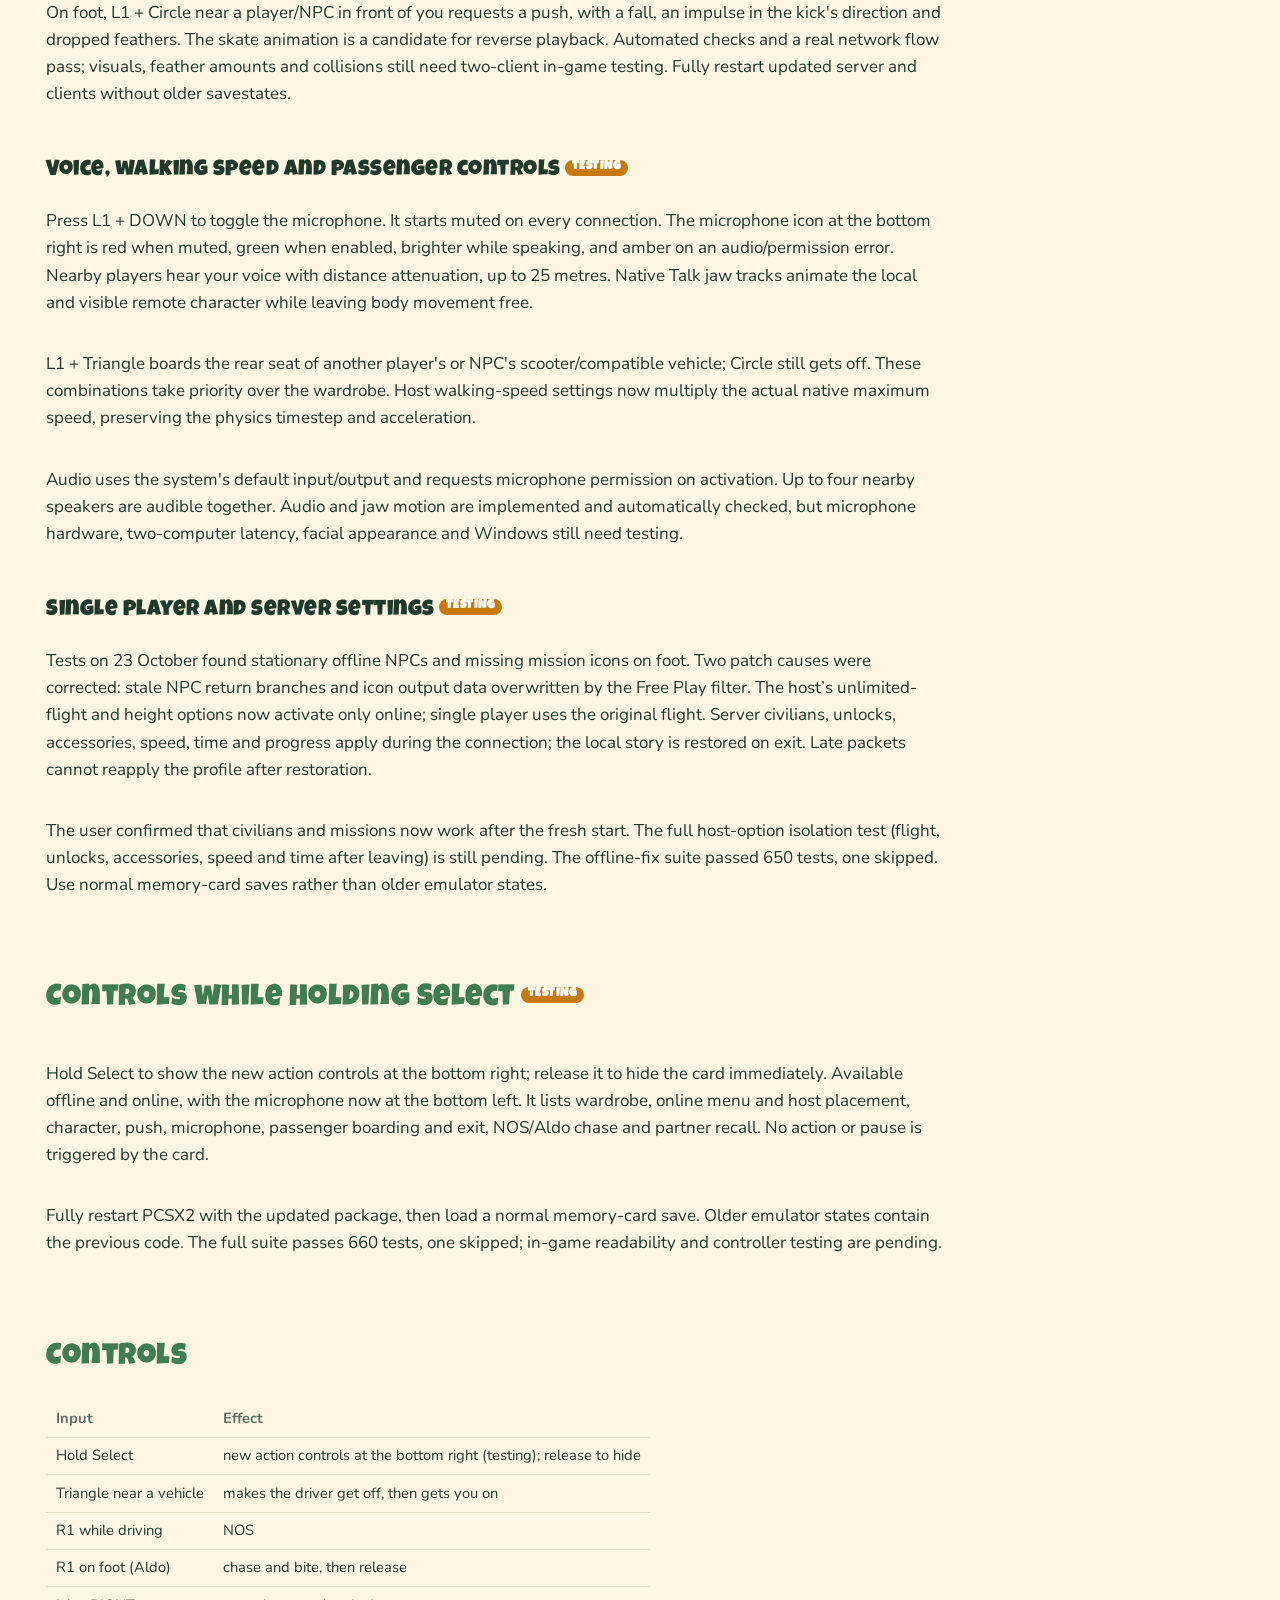
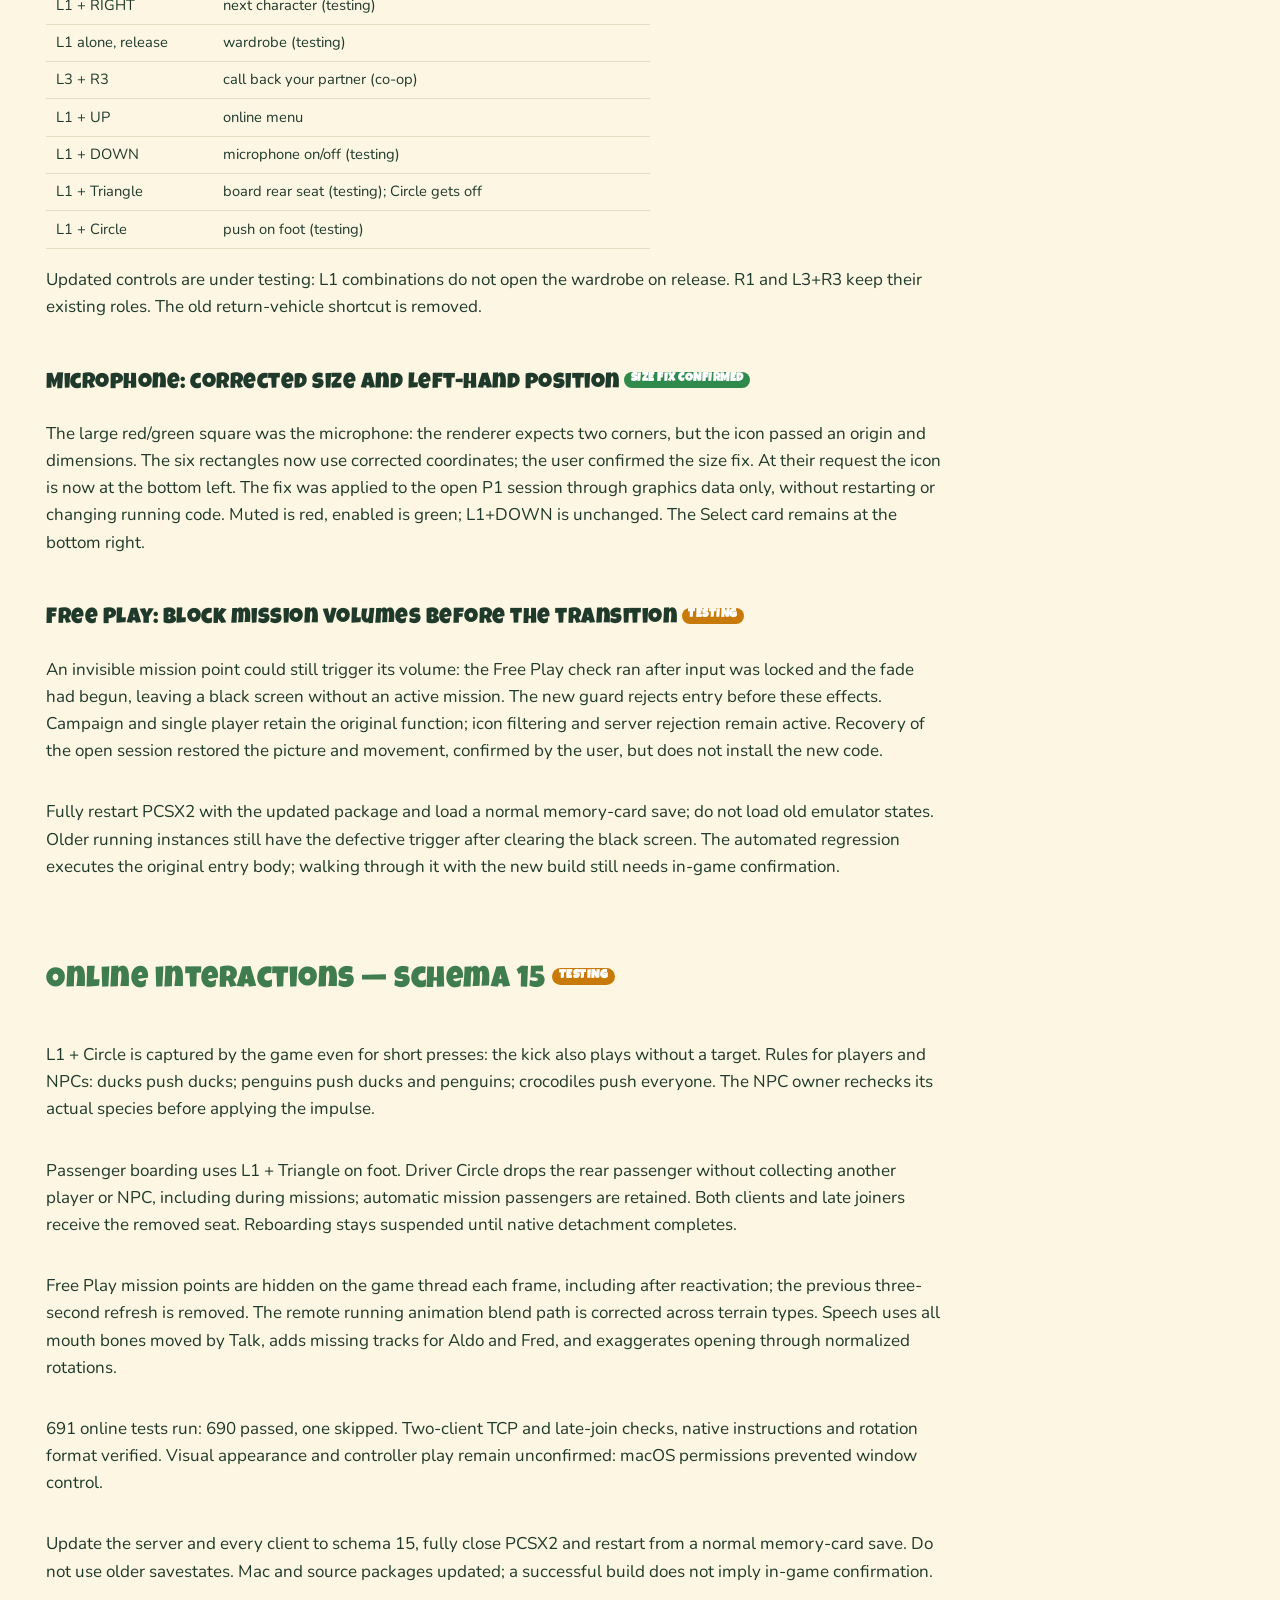
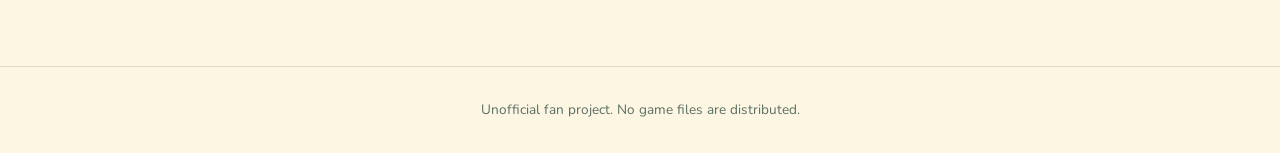
==== commit fa35f160: "docs: record schema 15 interaction fixes" ====
--- a/features.html
+++ b/features.html
@@ -60,6 +60,7 @@
       <li><a href="#reconnect">Rejoin from the game</a></li>
       <li><a href="#campaign">Campaign together</a></li>
       <li><a href="#freeplay-entry-23oct">Free Play: block mission volumes before the transition</a></li>
+      <li><a href="#interactions-23oct">Online interactions — schema 15</a></li>
       <li><a href="#online-additions">Modes, purchases and pushing</a></li>
       <li><a href="#microphone-size-23oct">Microphone: corrected size and left-hand position</a></li>
       <li><a href="#offline-isolation">Single player and server settings</a></li>
@@ -235,6 +236,14 @@
   <p>An invisible mission point could still trigger its volume: the Free Play check ran after input was locked and the fade had begun, leaving a black screen without an active mission. The new guard rejects entry before these effects. Campaign and single player retain the original function; icon filtering and server rejection remain active. Recovery of the open session restored the picture and movement, confirmed by the user, but does not install the new code.</p>
   <p>Fully restart PCSX2 with the updated package and load a normal memory-card save; do not load old emulator states. Older running instances still have the defective trigger after clearing the black screen. The automated regression executes the original entry body; walking through it with the new build still needs in-game confirmation.</p>
   <div class="media"></div>
+
+  <h2 id="interactions-23oct">Online interactions — schema 15 <span class="tag wip">testing</span></h2>
+  <p>L1 + Circle is captured by the game even for short presses: the kick also plays without a target. Rules for players and NPCs: ducks push ducks; penguins push ducks and penguins; crocodiles push everyone. The NPC owner rechecks its actual species before applying the impulse.</p>
+  <p>Passenger boarding uses L1 + Triangle on foot. Driver Circle drops the rear passenger without collecting another player or NPC, including during missions; automatic mission passengers are retained. Both clients and late joiners receive the removed seat. Reboarding stays suspended until native detachment completes.</p>
+  <p>Free Play mission points are hidden on the game thread each frame, including after reactivation; the previous three-second refresh is removed. The remote running animation blend path is corrected across terrain types. Speech uses all mouth bones moved by Talk, adds missing tracks for Aldo and Fred, and exaggerates opening through normalized rotations.</p>
+  <p>691 online tests run: 690 passed, one skipped. Two-client TCP and late-join checks, native instructions and rotation format verified. Visual appearance and controller play remain unconfirmed: macOS permissions prevented window control.</p>
+  <p>Update the server and every client to schema 15, fully close PCSX2 and restart from a normal memory-card save. Do not use older savestates. Mac and source packages updated; a successful build does not imply in-game confirmation.</p>
+  <div class="media"></div>
 </main>
 <footer>Unofficial fan project. No game files are distributed.</footer>
 </body>
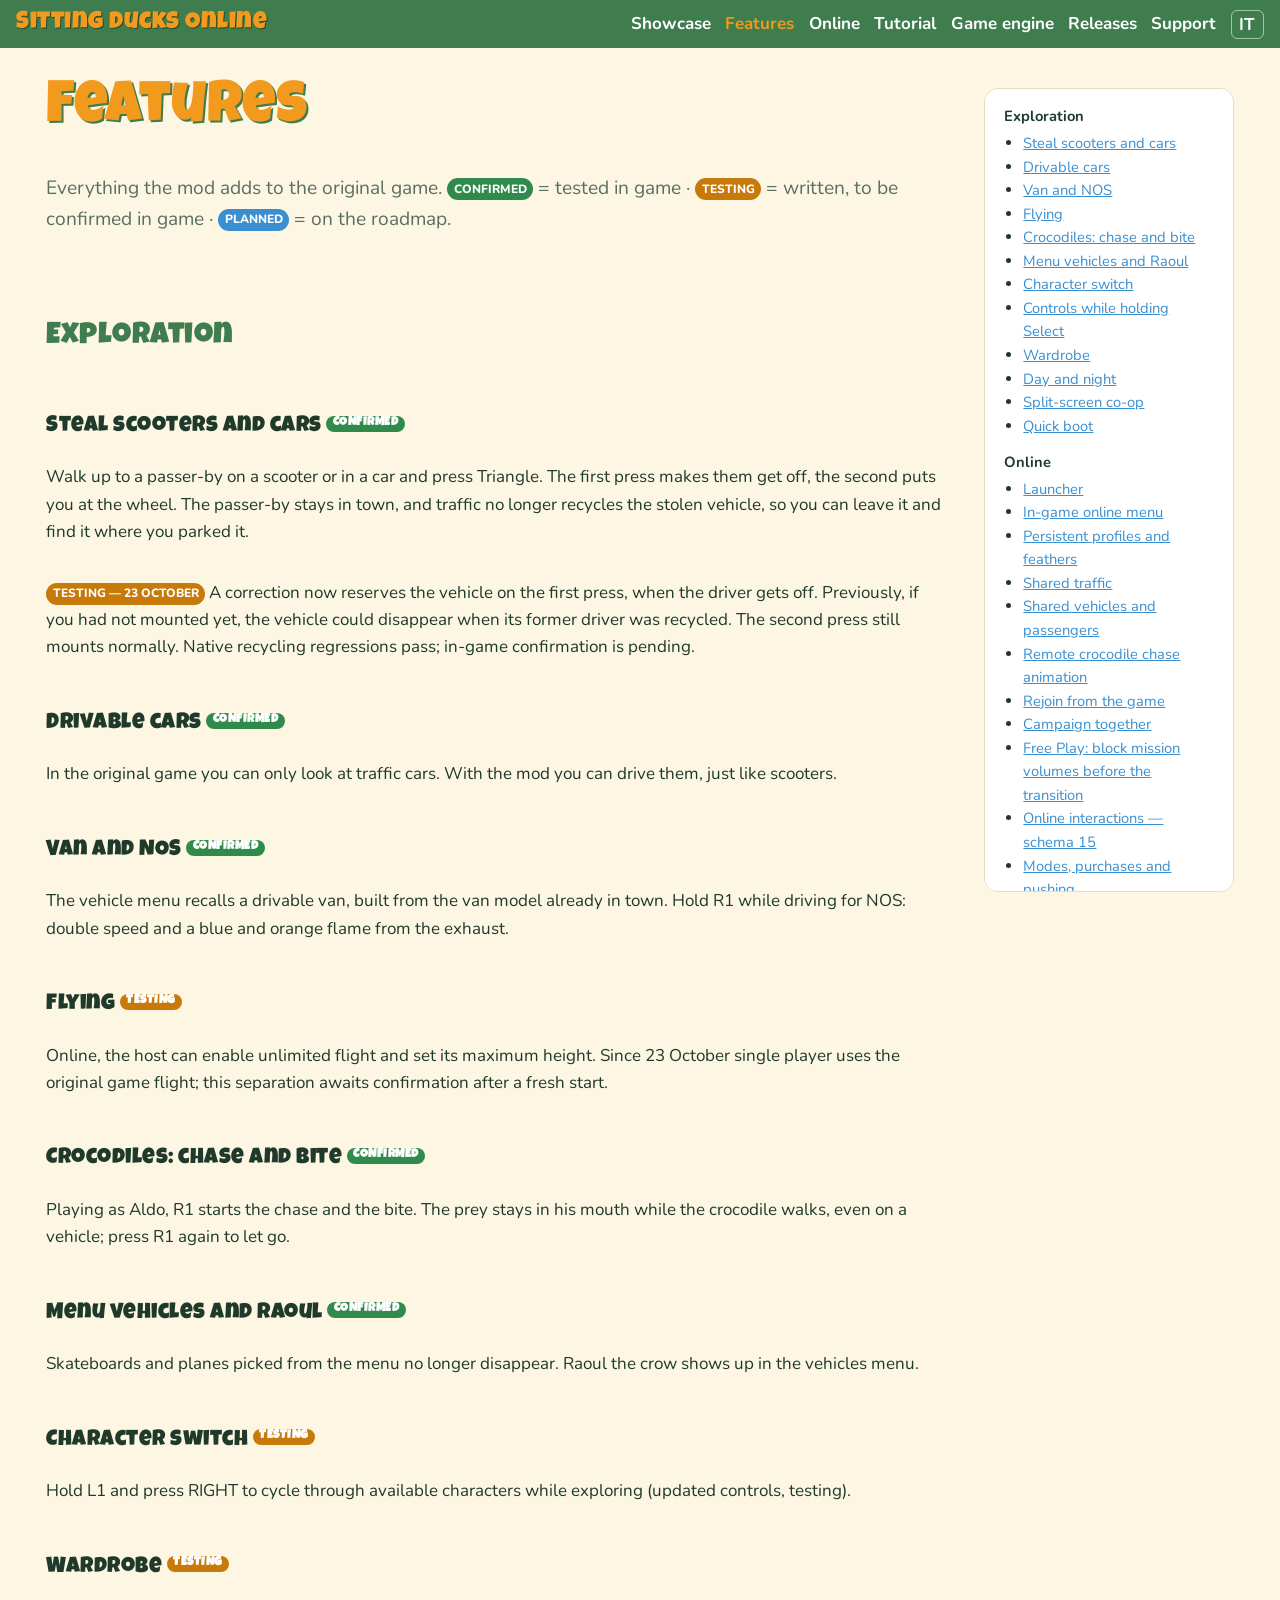
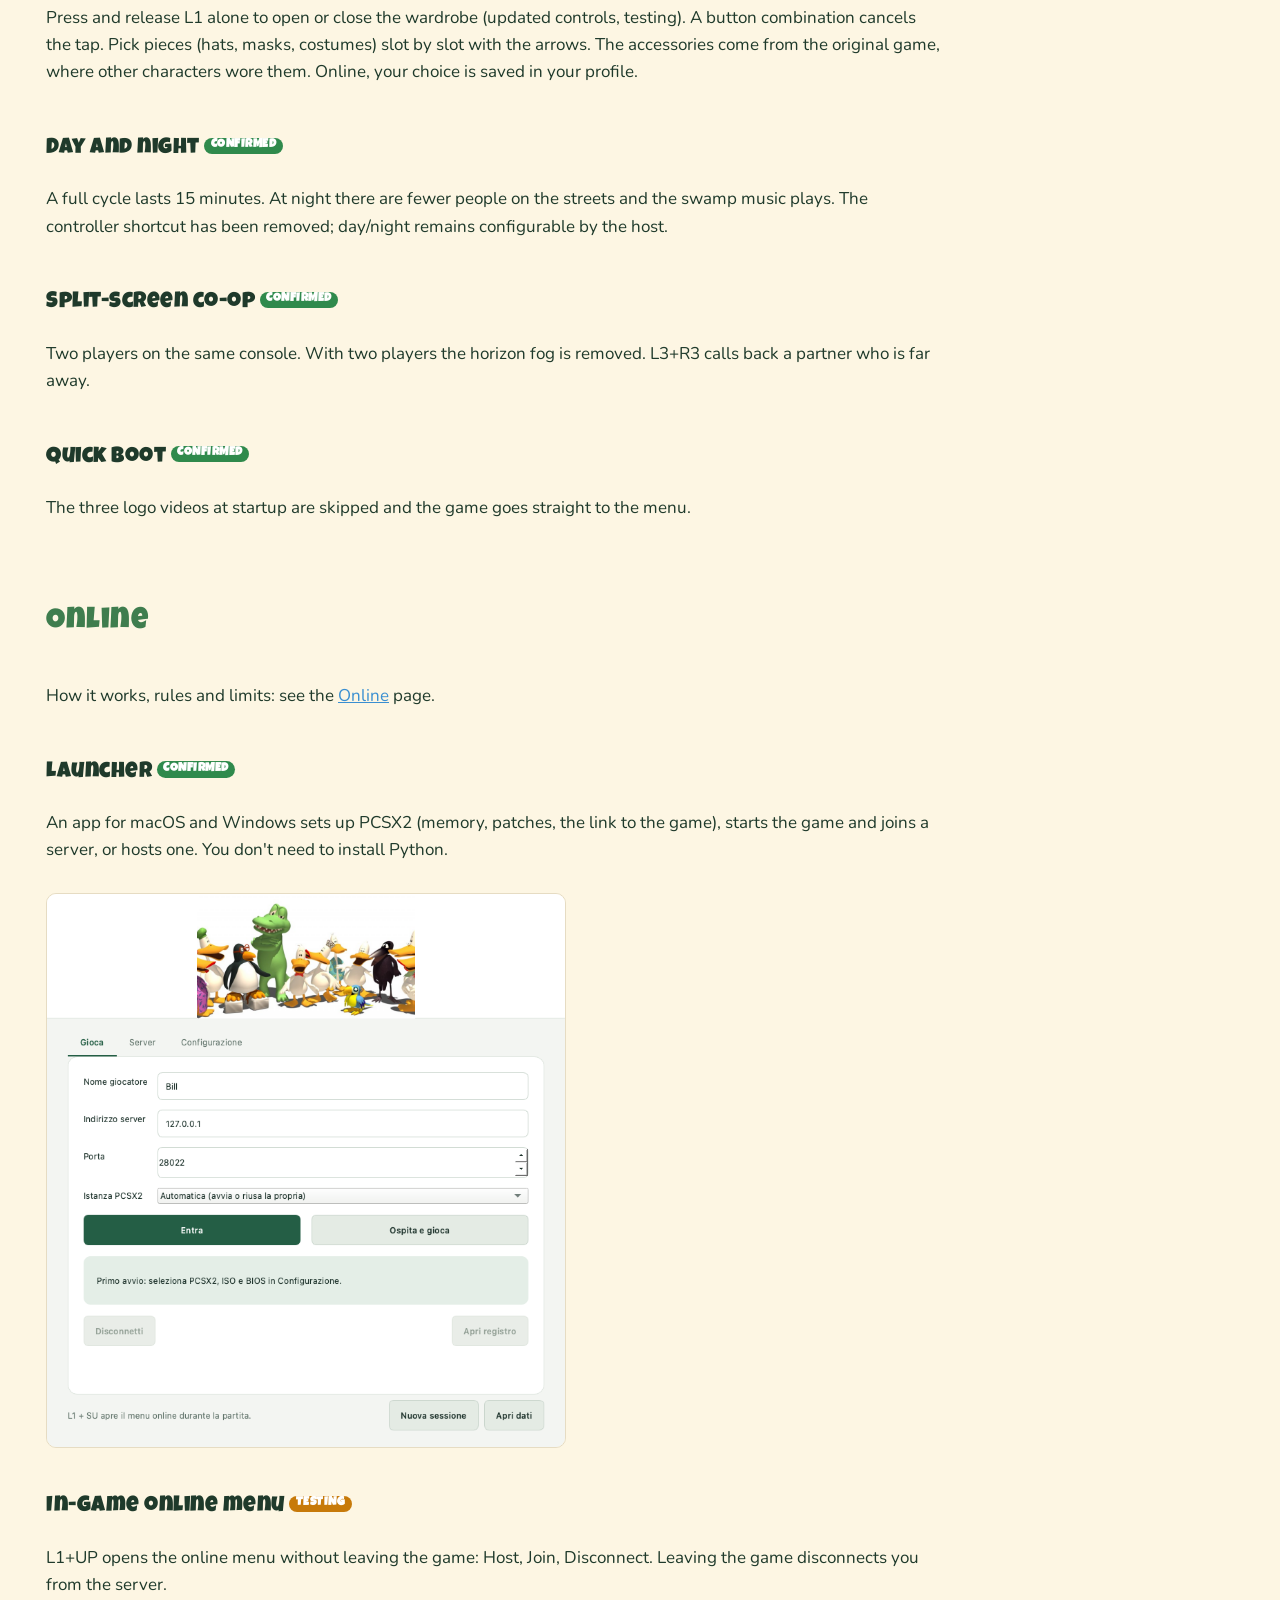
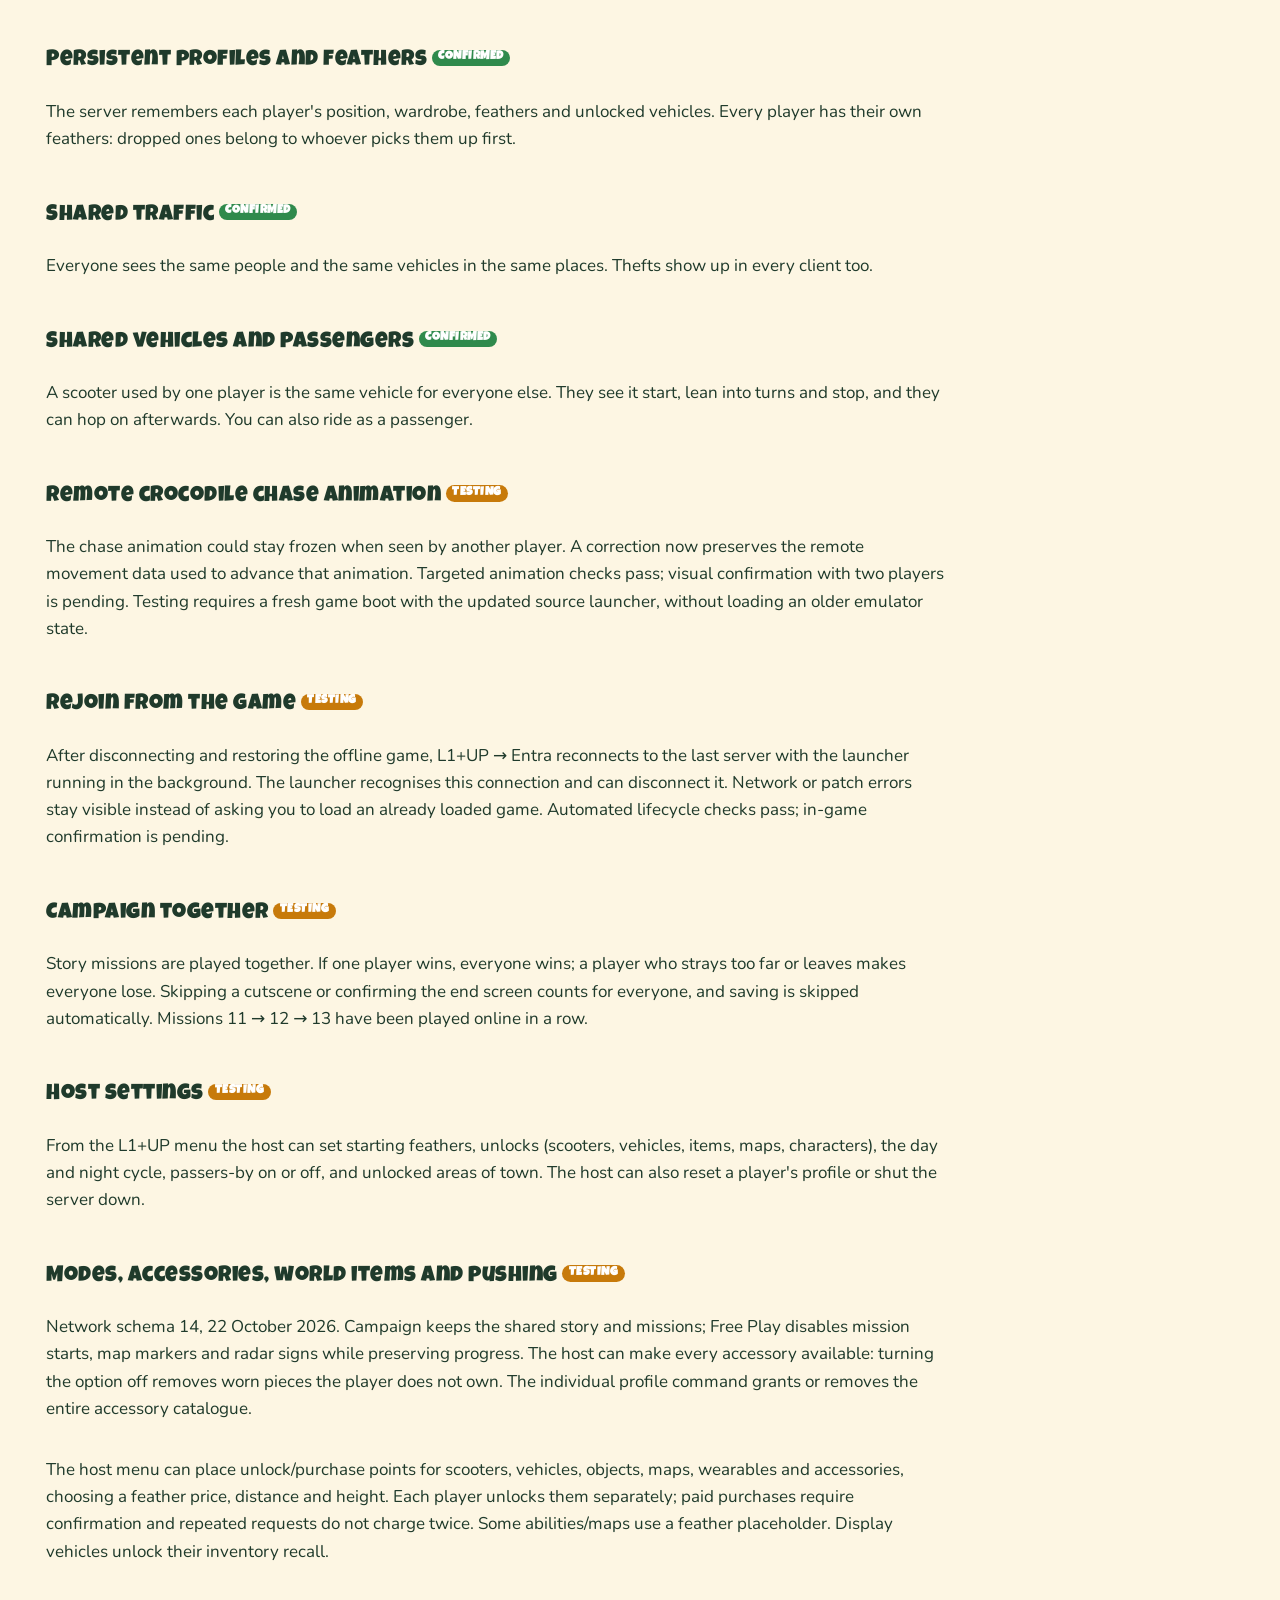
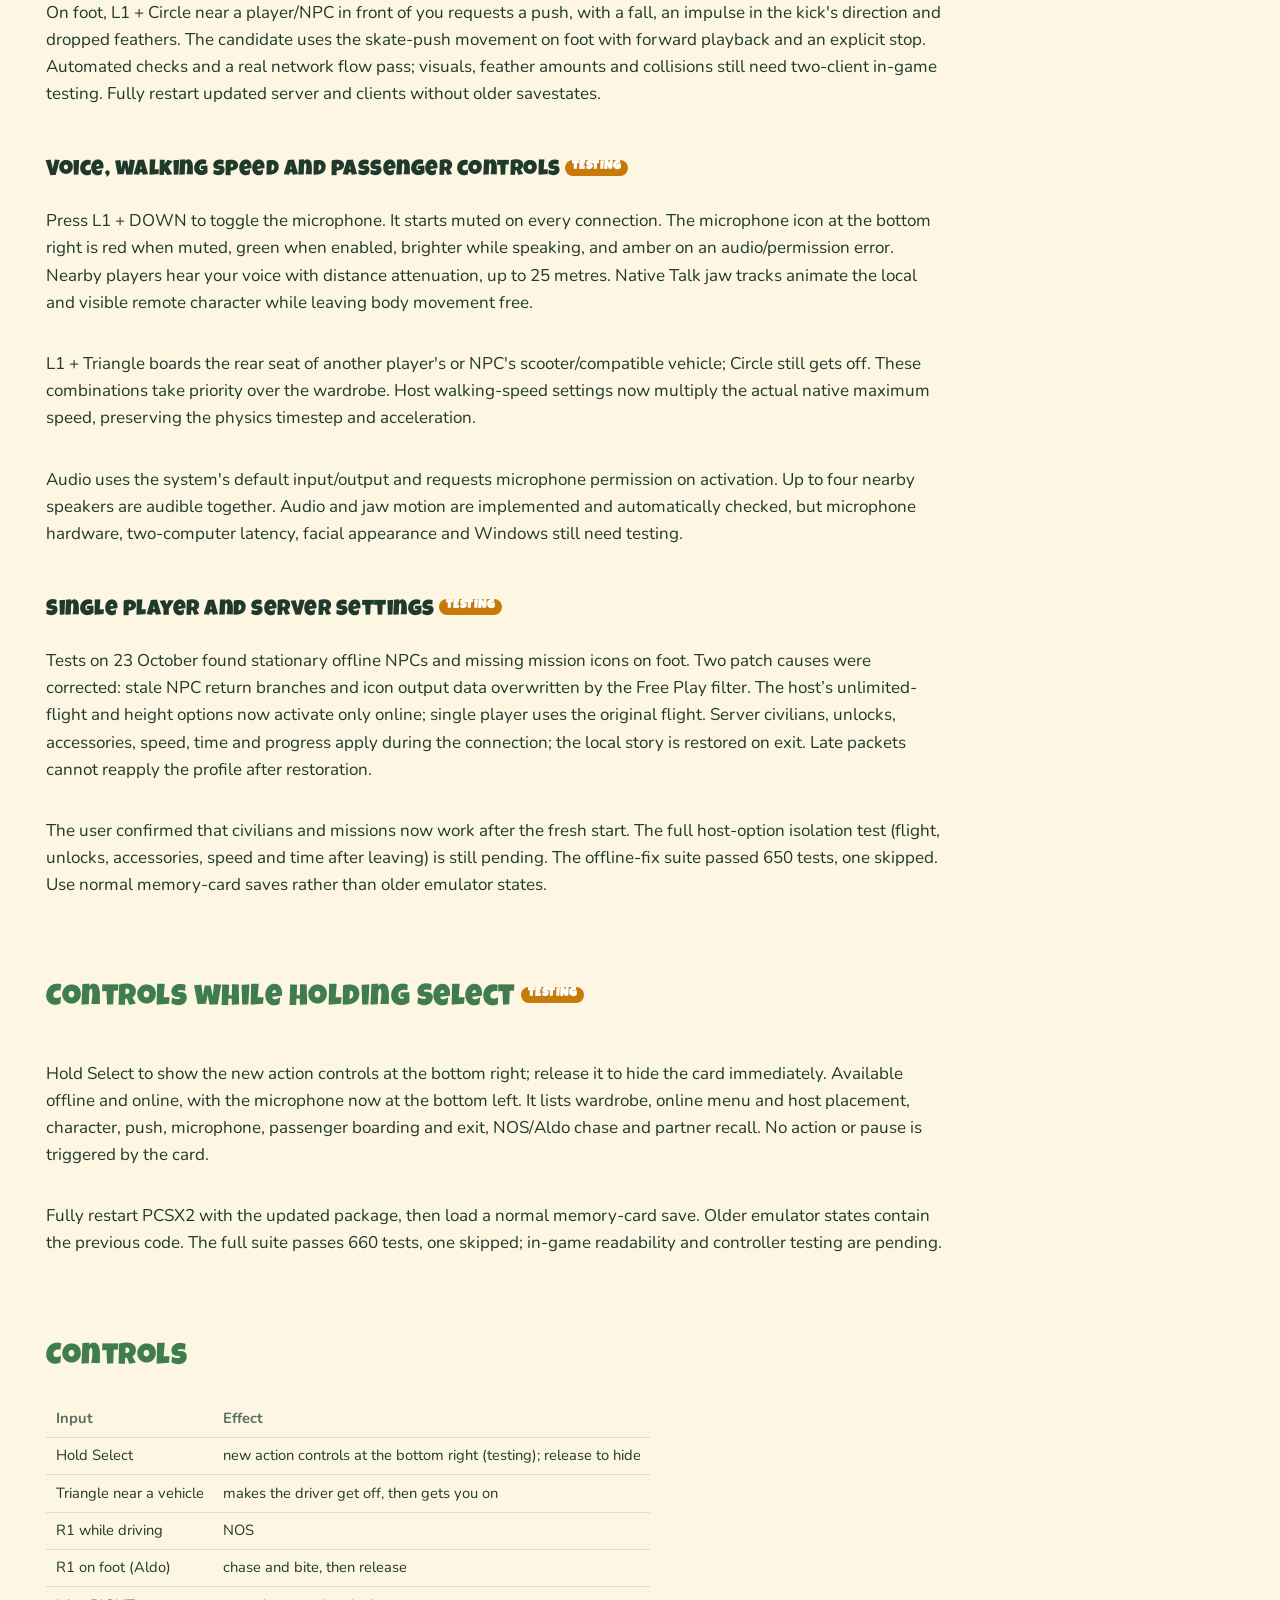
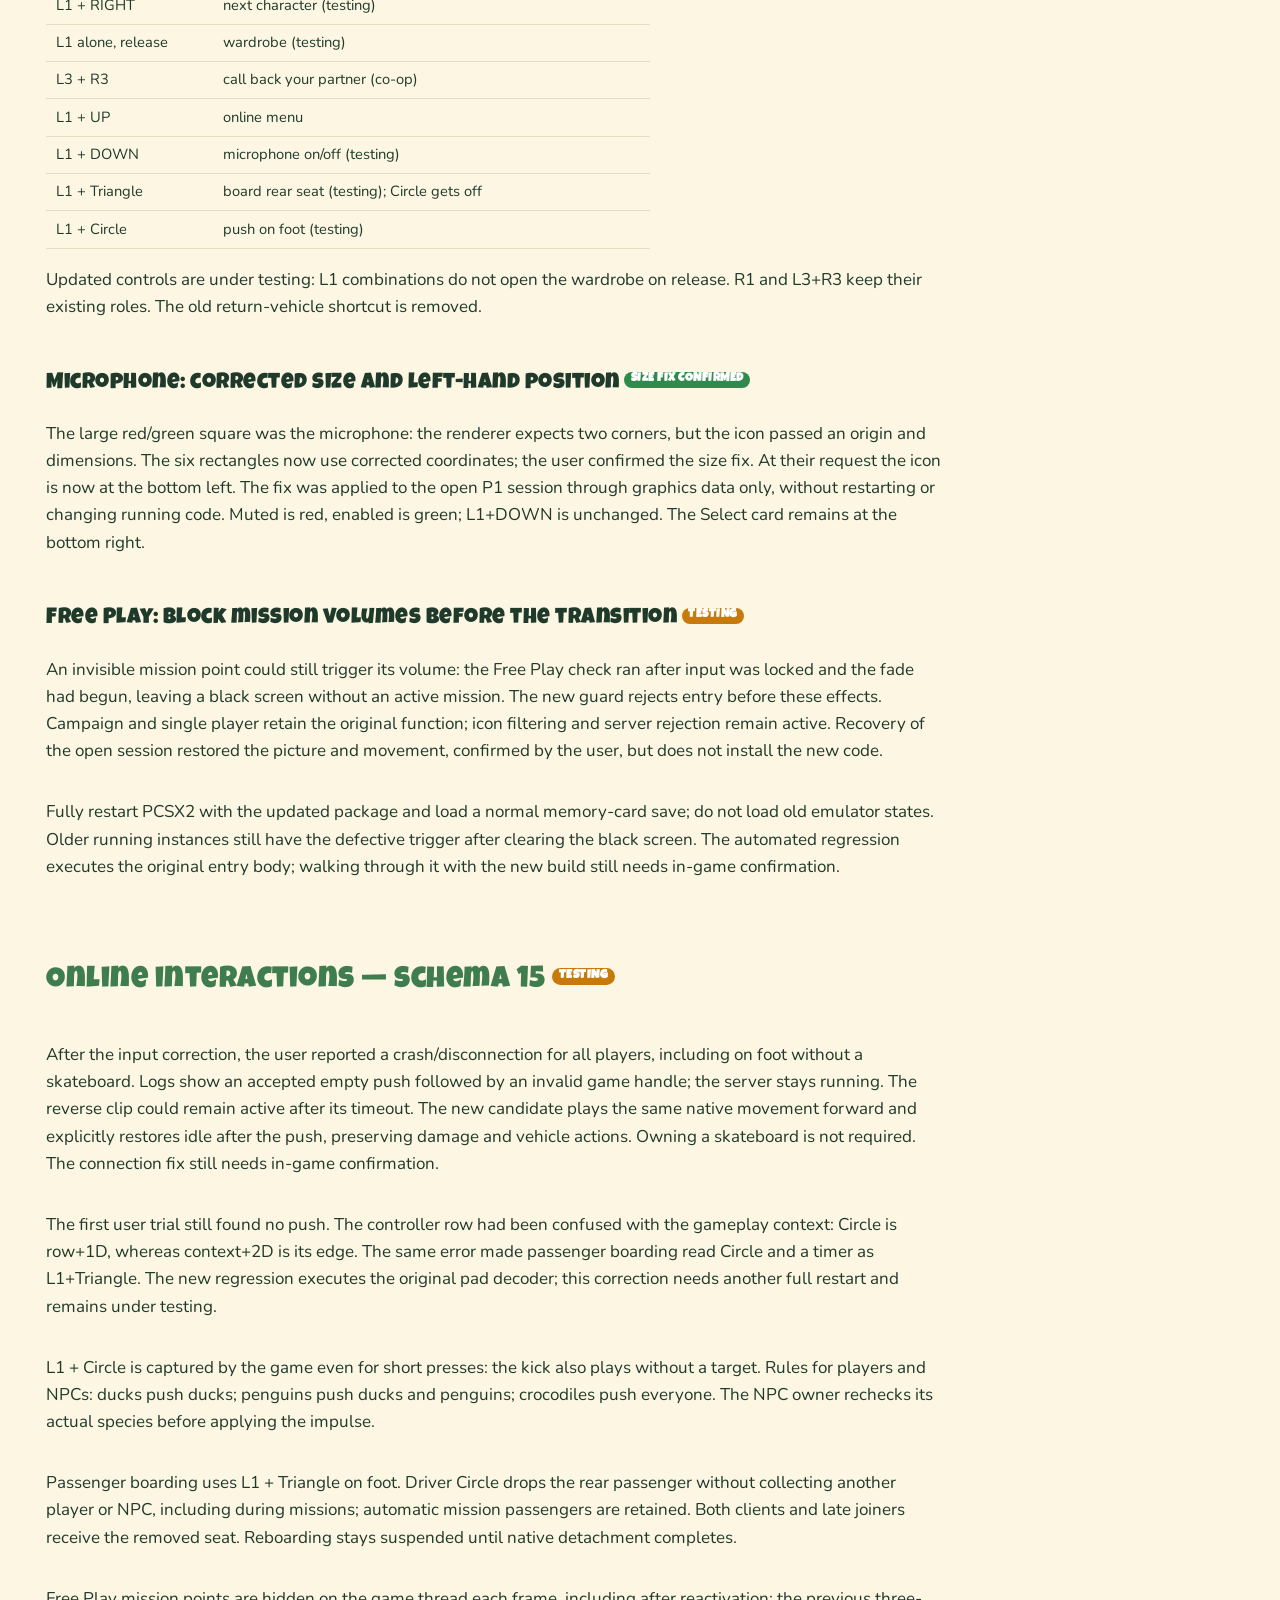
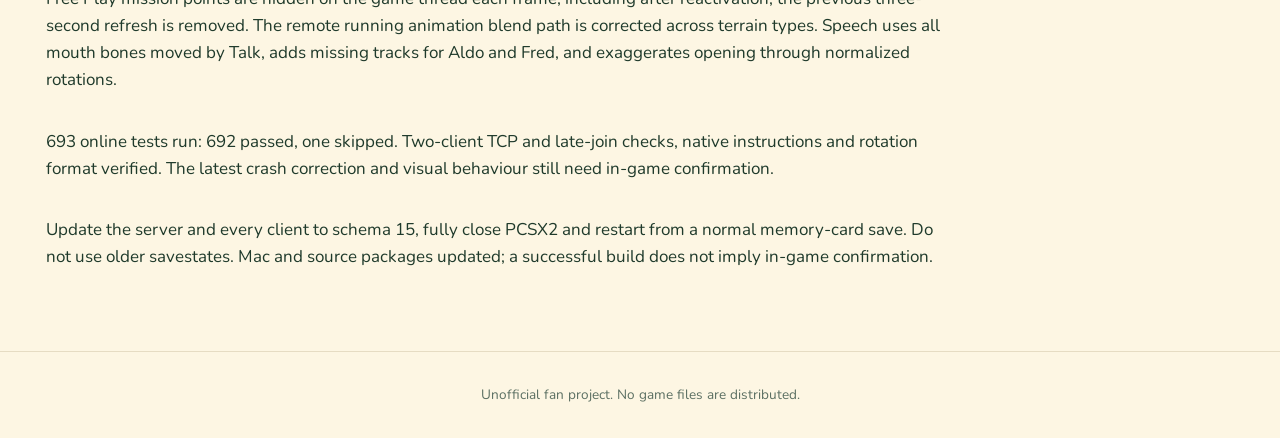
==== commit bad960ab: "docs: record shove input and crash corrections" ====
--- a/features.html
+++ b/features.html
@@ -185,7 +185,7 @@
     paid purchases require confirmation and repeated requests do not charge twice. Some abilities/maps
     use a feather placeholder. Display vehicles unlock their inventory recall.</p>
   <p>On foot, L1 + Circle near a player/NPC in front of you requests a push, with a fall, an impulse in the kick's
-    direction and dropped feathers. The skate animation is a candidate for reverse playback. Automated
+    direction and dropped feathers. The candidate uses the skate-push movement on foot with forward playback and an explicit stop. Automated
     checks and a real network flow pass; visuals, feather amounts and collisions still need two-client
     in-game testing. Fully restart updated server and clients without older savestates.</p>
   <div class="media"></div>
@@ -238,10 +238,12 @@
   <div class="media"></div>
 
   <h2 id="interactions-23oct">Online interactions — schema 15 <span class="tag wip">testing</span></h2>
+  <p>After the input correction, the user reported a crash/disconnection for all players, including on foot without a skateboard. Logs show an accepted empty push followed by an invalid game handle; the server stays running. The reverse clip could remain active after its timeout. The new candidate plays the same native movement forward and explicitly restores idle after the push, preserving damage and vehicle actions. Owning a skateboard is not required. The connection fix still needs in-game confirmation.</p>
+  <p>The first user trial still found no push. The controller row had been confused with the gameplay context: Circle is row+1D, whereas context+2D is its edge. The same error made passenger boarding read Circle and a timer as L1+Triangle. The new regression executes the original pad decoder; this correction needs another full restart and remains under testing.</p>
   <p>L1 + Circle is captured by the game even for short presses: the kick also plays without a target. Rules for players and NPCs: ducks push ducks; penguins push ducks and penguins; crocodiles push everyone. The NPC owner rechecks its actual species before applying the impulse.</p>
   <p>Passenger boarding uses L1 + Triangle on foot. Driver Circle drops the rear passenger without collecting another player or NPC, including during missions; automatic mission passengers are retained. Both clients and late joiners receive the removed seat. Reboarding stays suspended until native detachment completes.</p>
   <p>Free Play mission points are hidden on the game thread each frame, including after reactivation; the previous three-second refresh is removed. The remote running animation blend path is corrected across terrain types. Speech uses all mouth bones moved by Talk, adds missing tracks for Aldo and Fred, and exaggerates opening through normalized rotations.</p>
-  <p>691 online tests run: 690 passed, one skipped. Two-client TCP and late-join checks, native instructions and rotation format verified. Visual appearance and controller play remain unconfirmed: macOS permissions prevented window control.</p>
+  <p>693 online tests run: 692 passed, one skipped. Two-client TCP and late-join checks, native instructions and rotation format verified. The latest crash correction and visual behaviour still need in-game confirmation.</p>
   <p>Update the server and every client to schema 15, fully close PCSX2 and restart from a normal memory-card save. Do not use older savestates. Mac and source packages updated; a successful build does not imply in-game confirmation.</p>
   <div class="media"></div>
 </main>
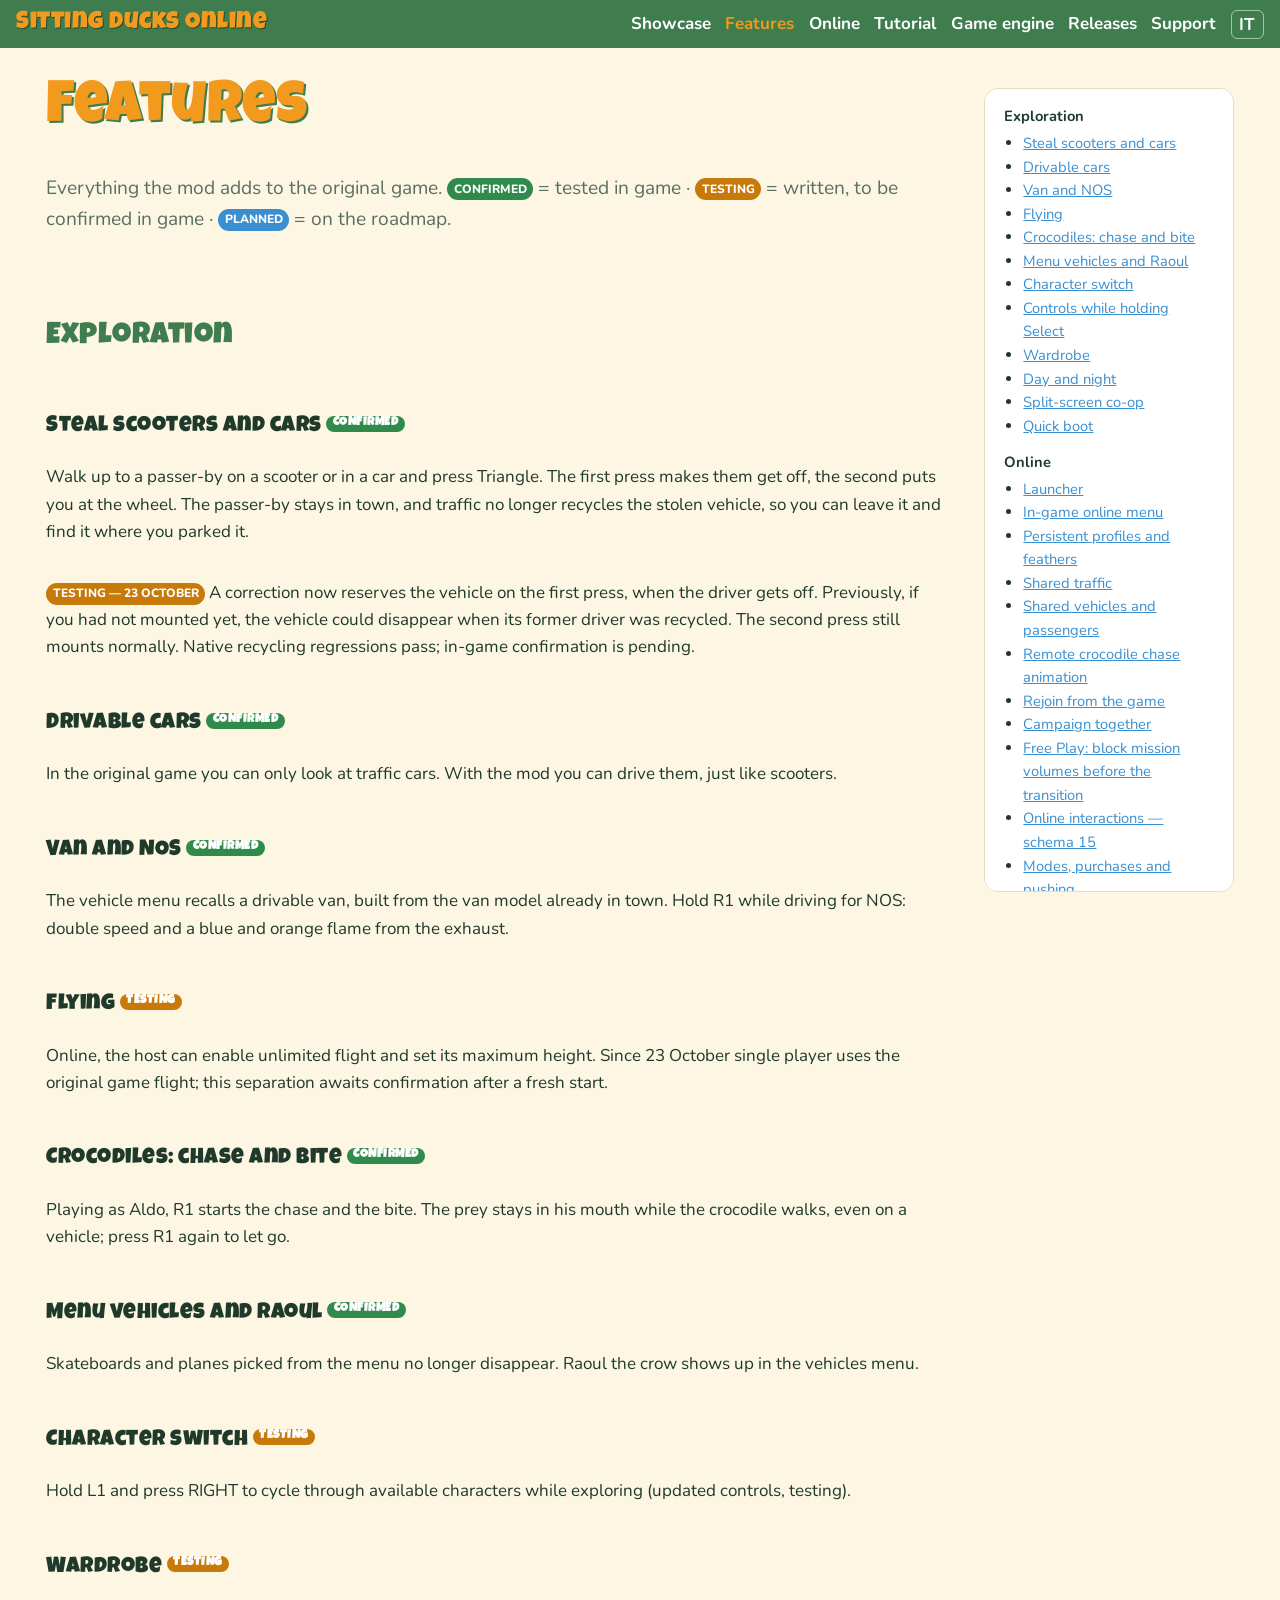
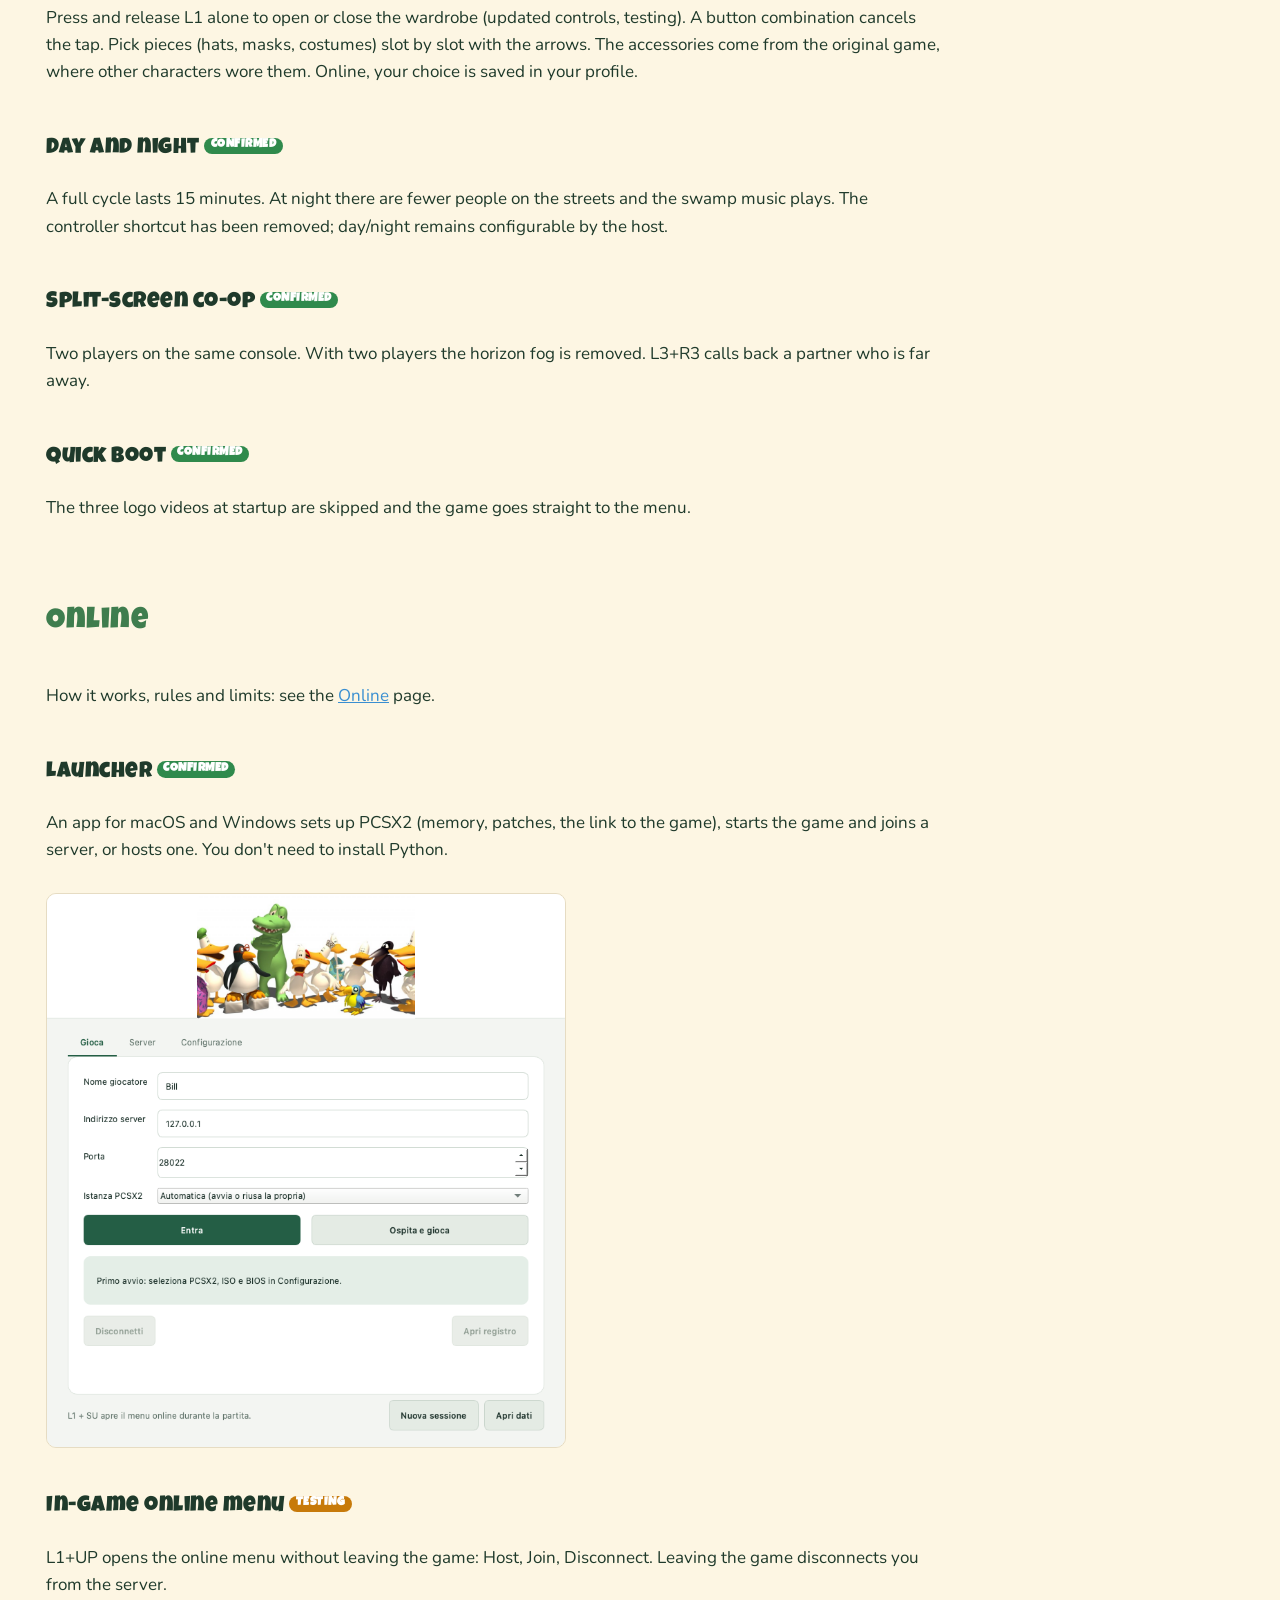
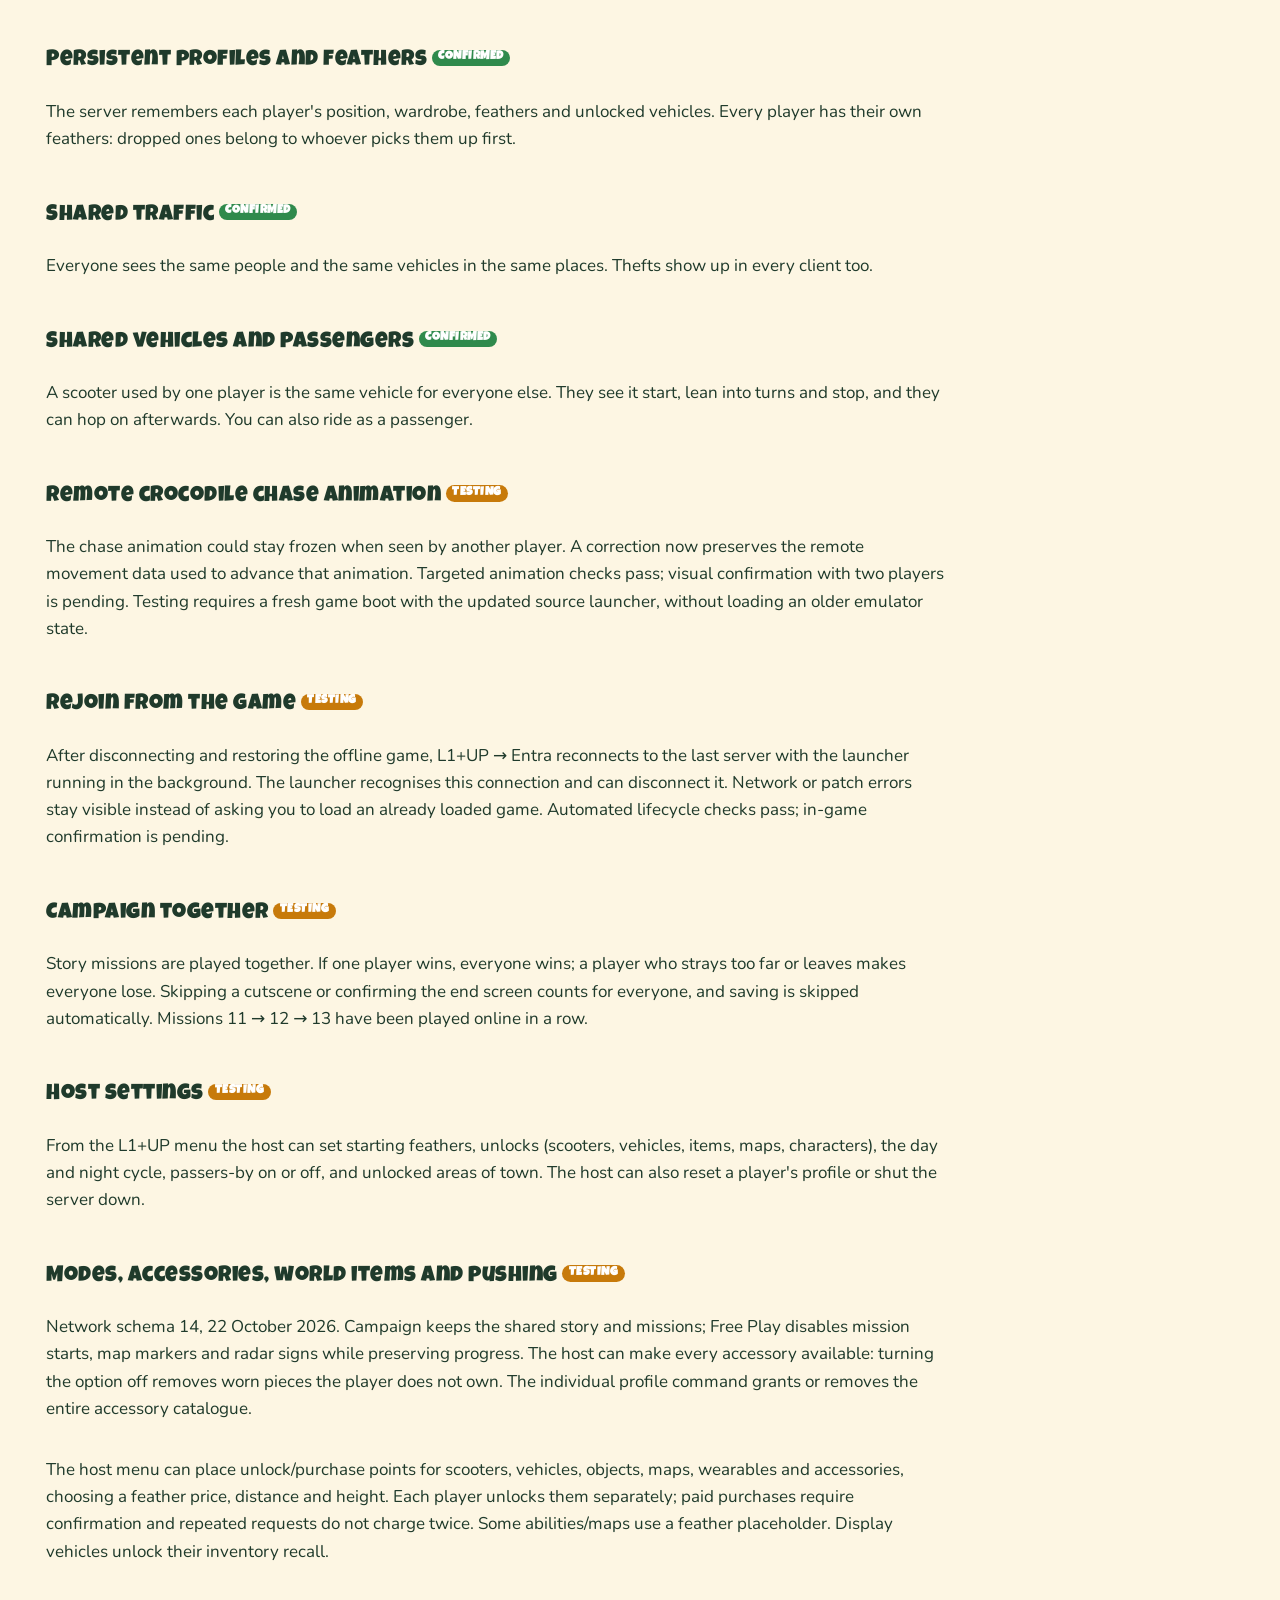
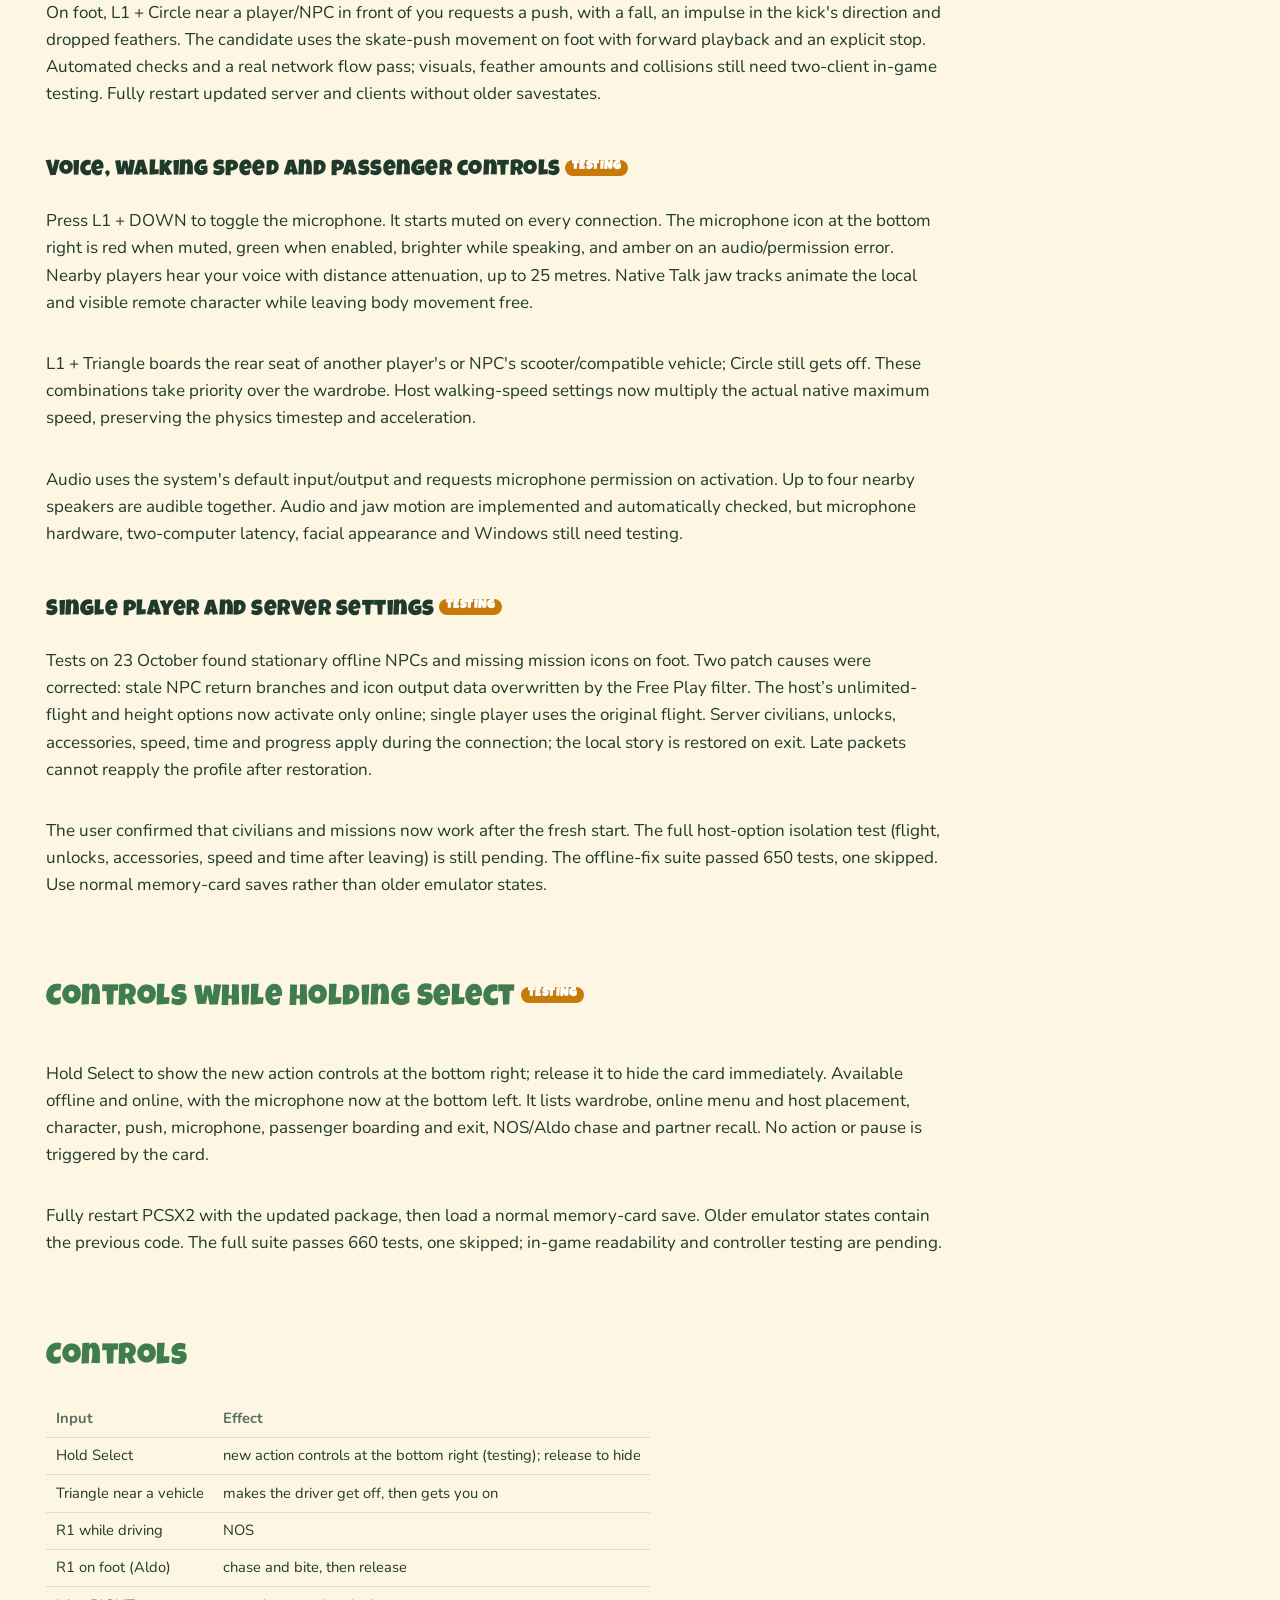
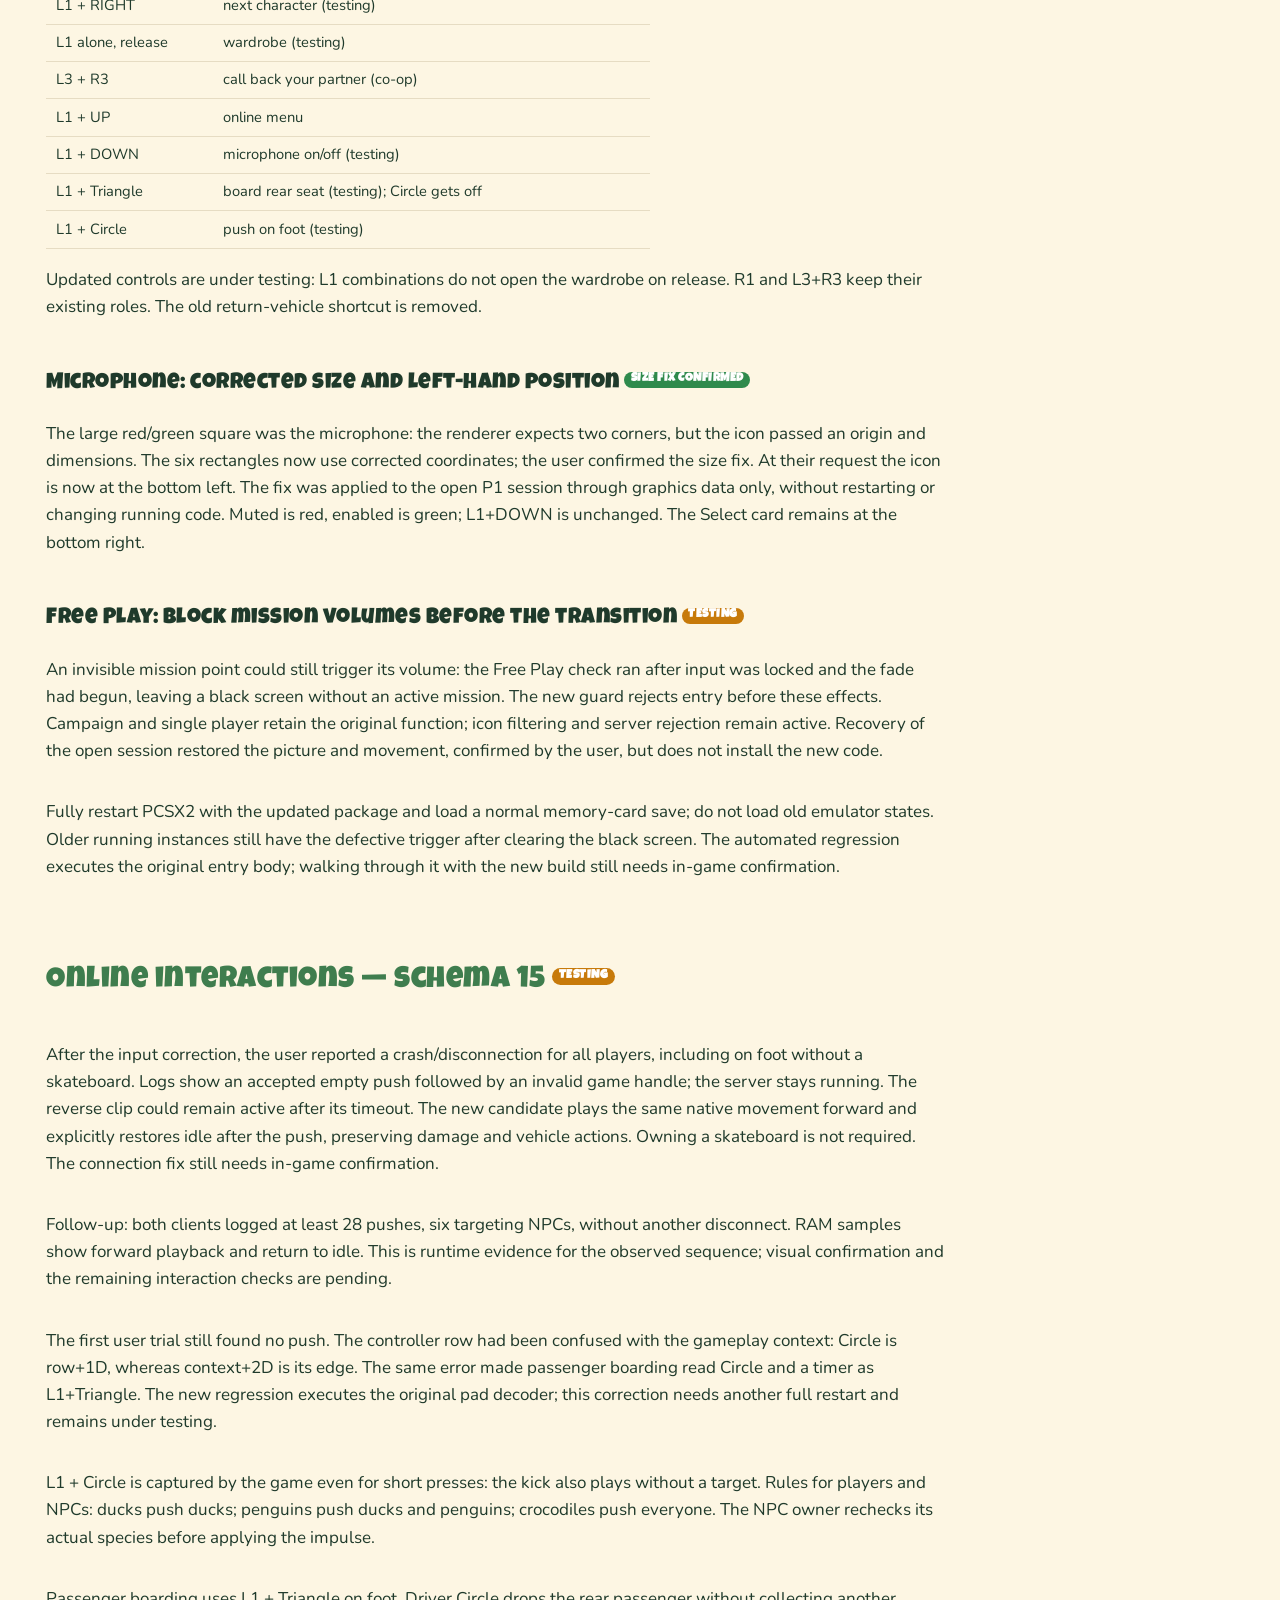
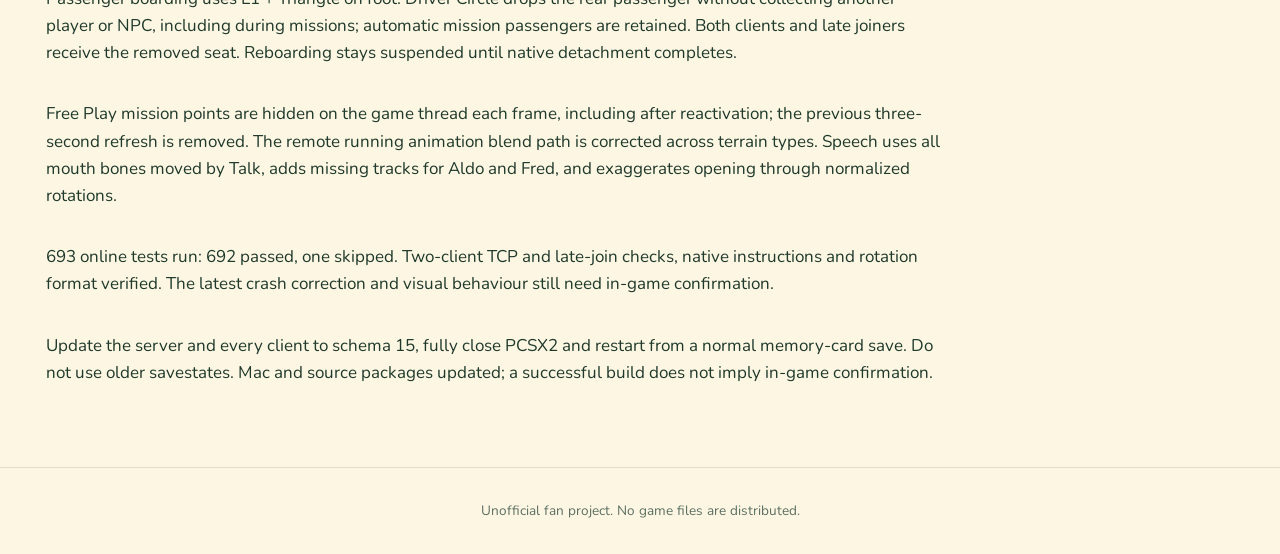
==== commit 0955b809: "docs: record live shove recovery evidence" ====
--- a/features.html
+++ b/features.html
@@ -239,6 +239,7 @@
 
   <h2 id="interactions-23oct">Online interactions — schema 15 <span class="tag wip">testing</span></h2>
   <p>After the input correction, the user reported a crash/disconnection for all players, including on foot without a skateboard. Logs show an accepted empty push followed by an invalid game handle; the server stays running. The reverse clip could remain active after its timeout. The new candidate plays the same native movement forward and explicitly restores idle after the push, preserving damage and vehicle actions. Owning a skateboard is not required. The connection fix still needs in-game confirmation.</p>
+  <p>Follow-up: both clients logged at least 28 pushes, six targeting NPCs, without another disconnect. RAM samples show forward playback and return to idle. This is runtime evidence for the observed sequence; visual confirmation and the remaining interaction checks are pending.</p>
   <p>The first user trial still found no push. The controller row had been confused with the gameplay context: Circle is row+1D, whereas context+2D is its edge. The same error made passenger boarding read Circle and a timer as L1+Triangle. The new regression executes the original pad decoder; this correction needs another full restart and remains under testing.</p>
   <p>L1 + Circle is captured by the game even for short presses: the kick also plays without a target. Rules for players and NPCs: ducks push ducks; penguins push ducks and penguins; crocodiles push everyone. The NPC owner rechecks its actual species before applying the impulse.</p>
   <p>Passenger boarding uses L1 + Triangle on foot. Driver Circle drops the rear passenger without collecting another player or NPC, including during missions; automatic mission passengers are retained. Both clients and late joiners receive the removed seat. Reboarding stays suspended until native detachment completes.</p>
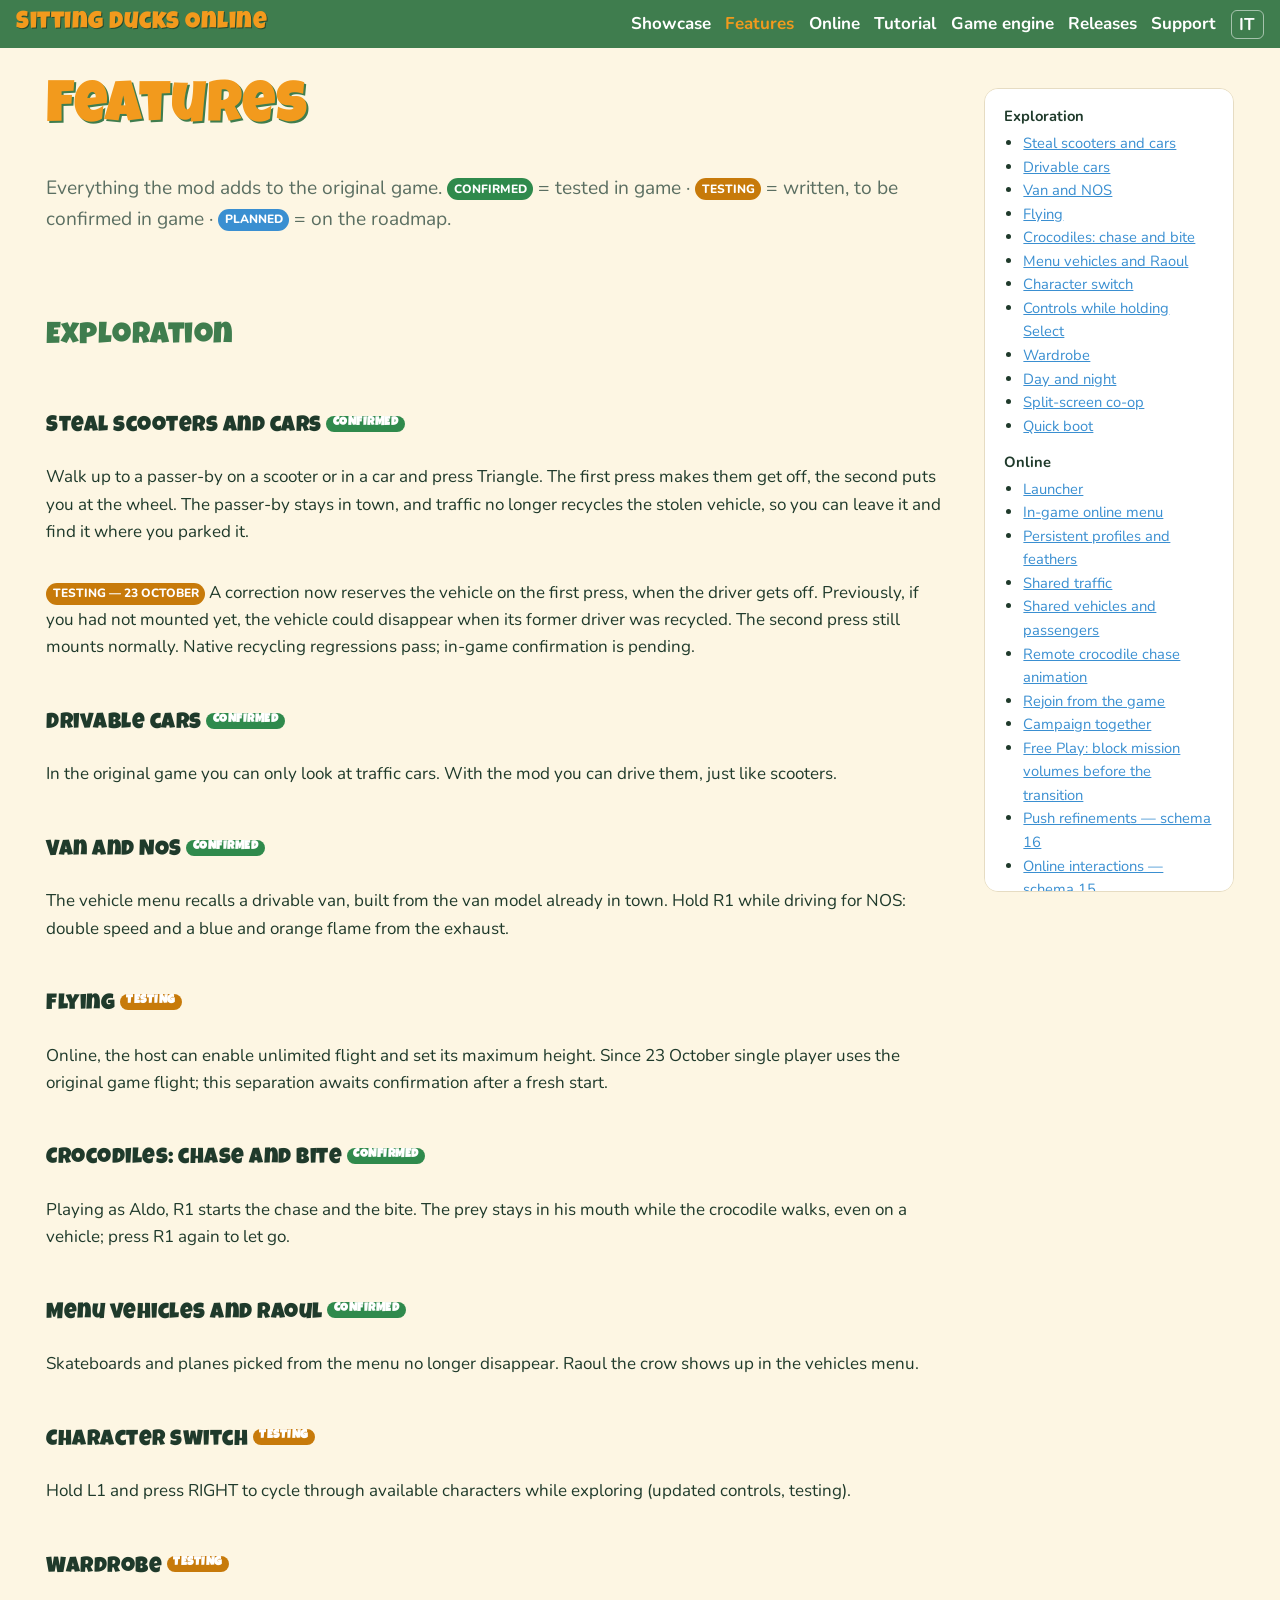
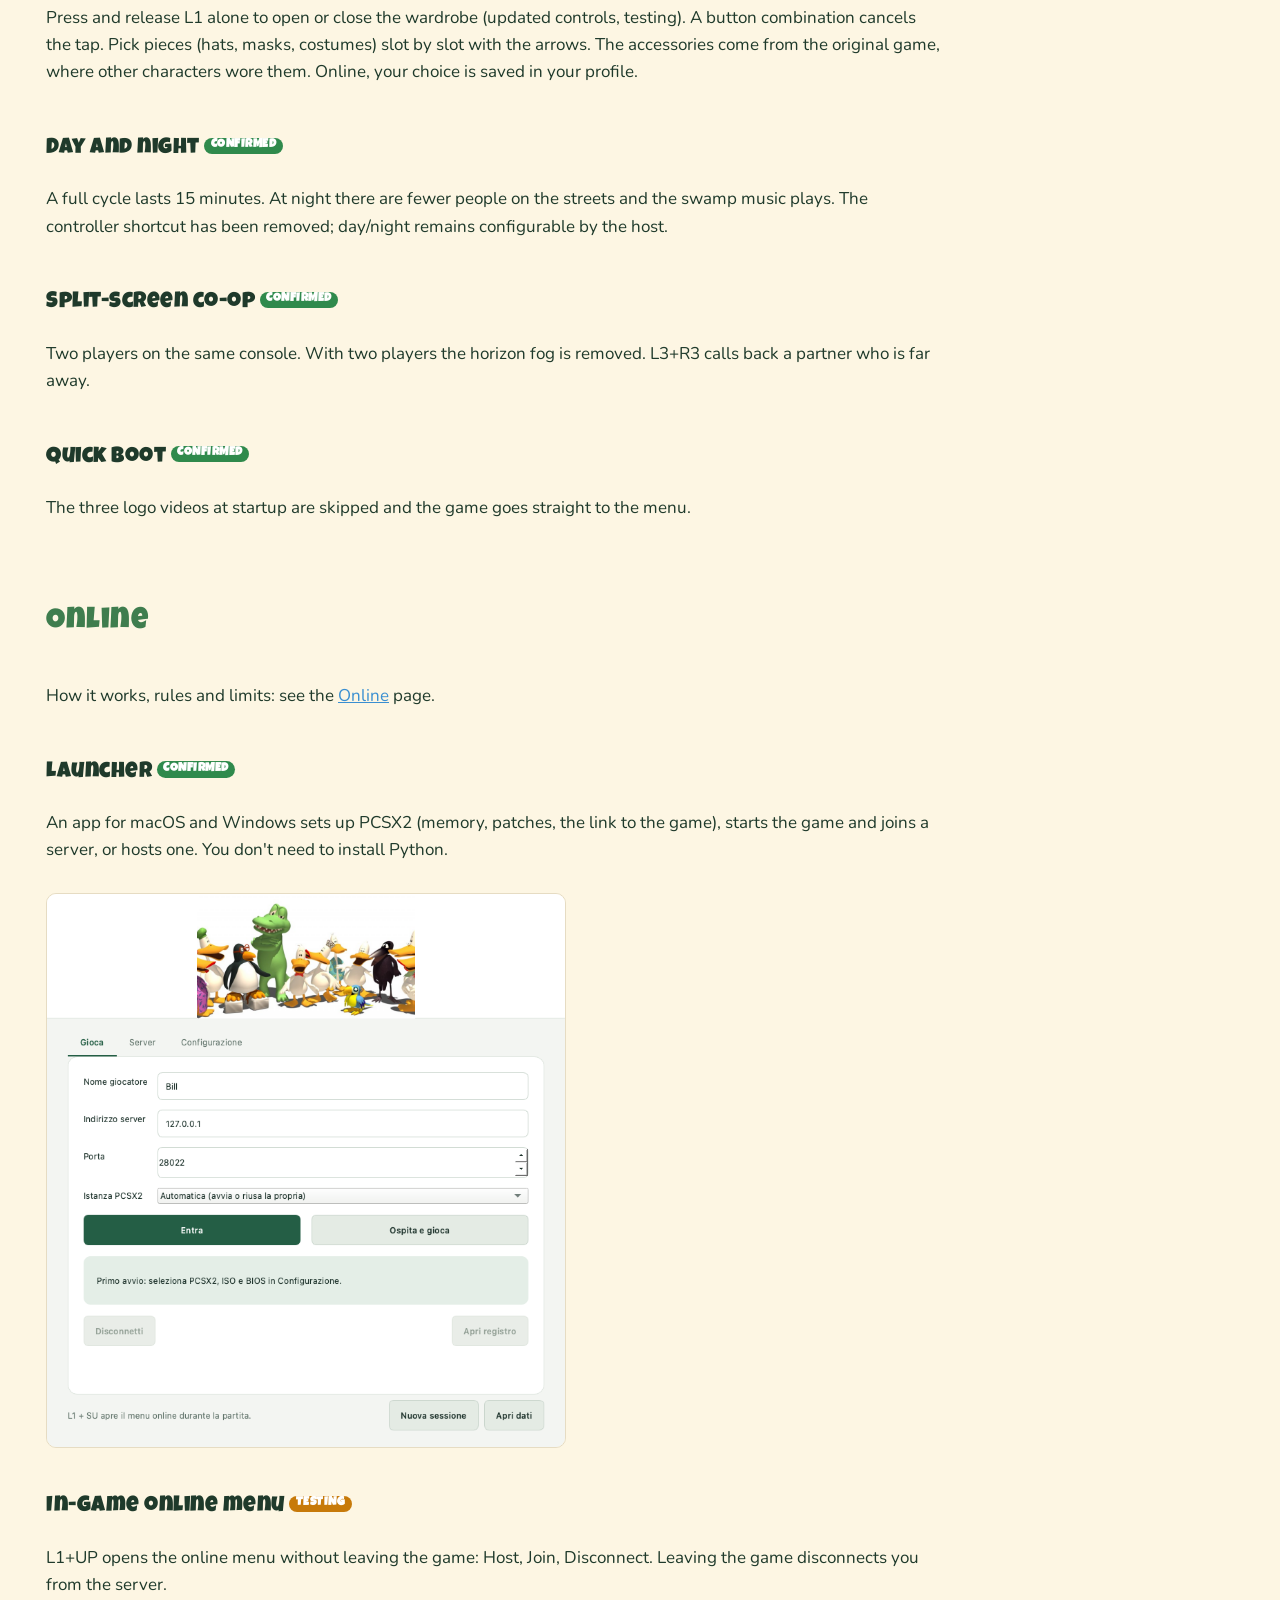
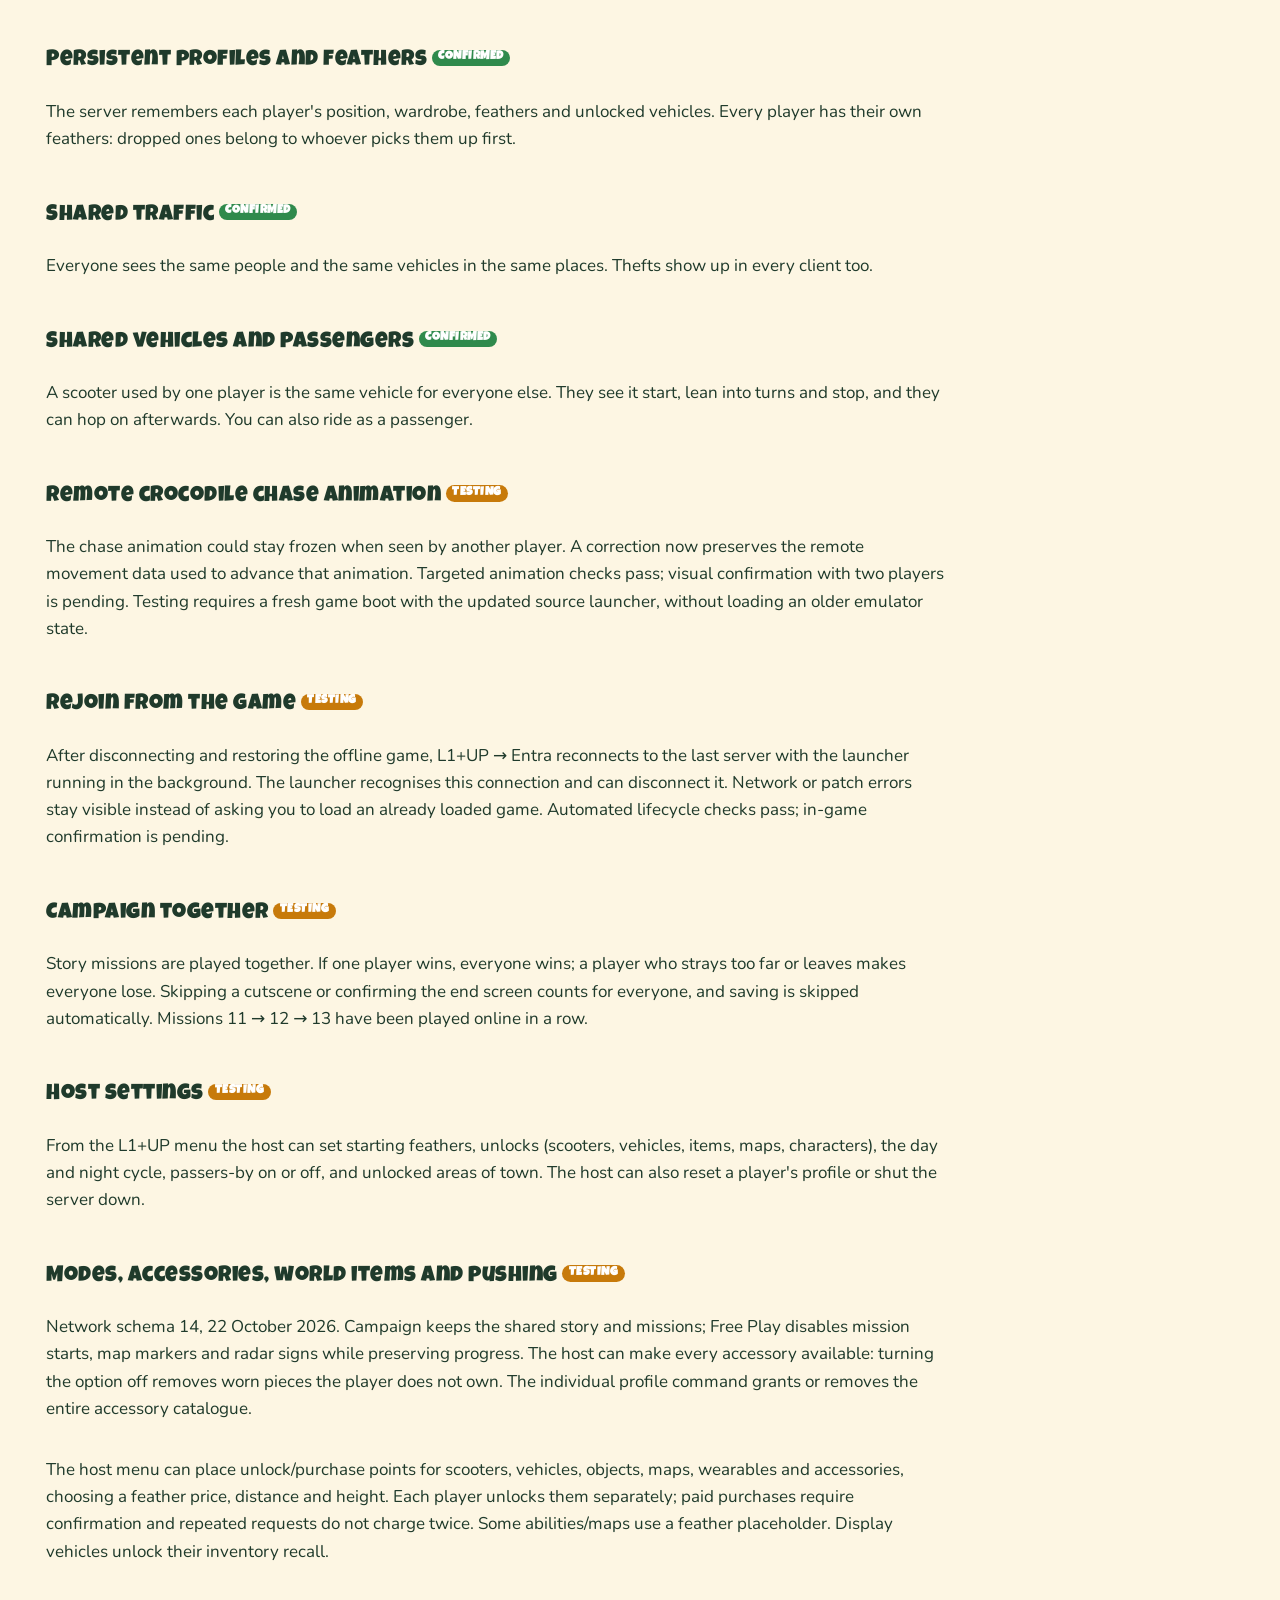
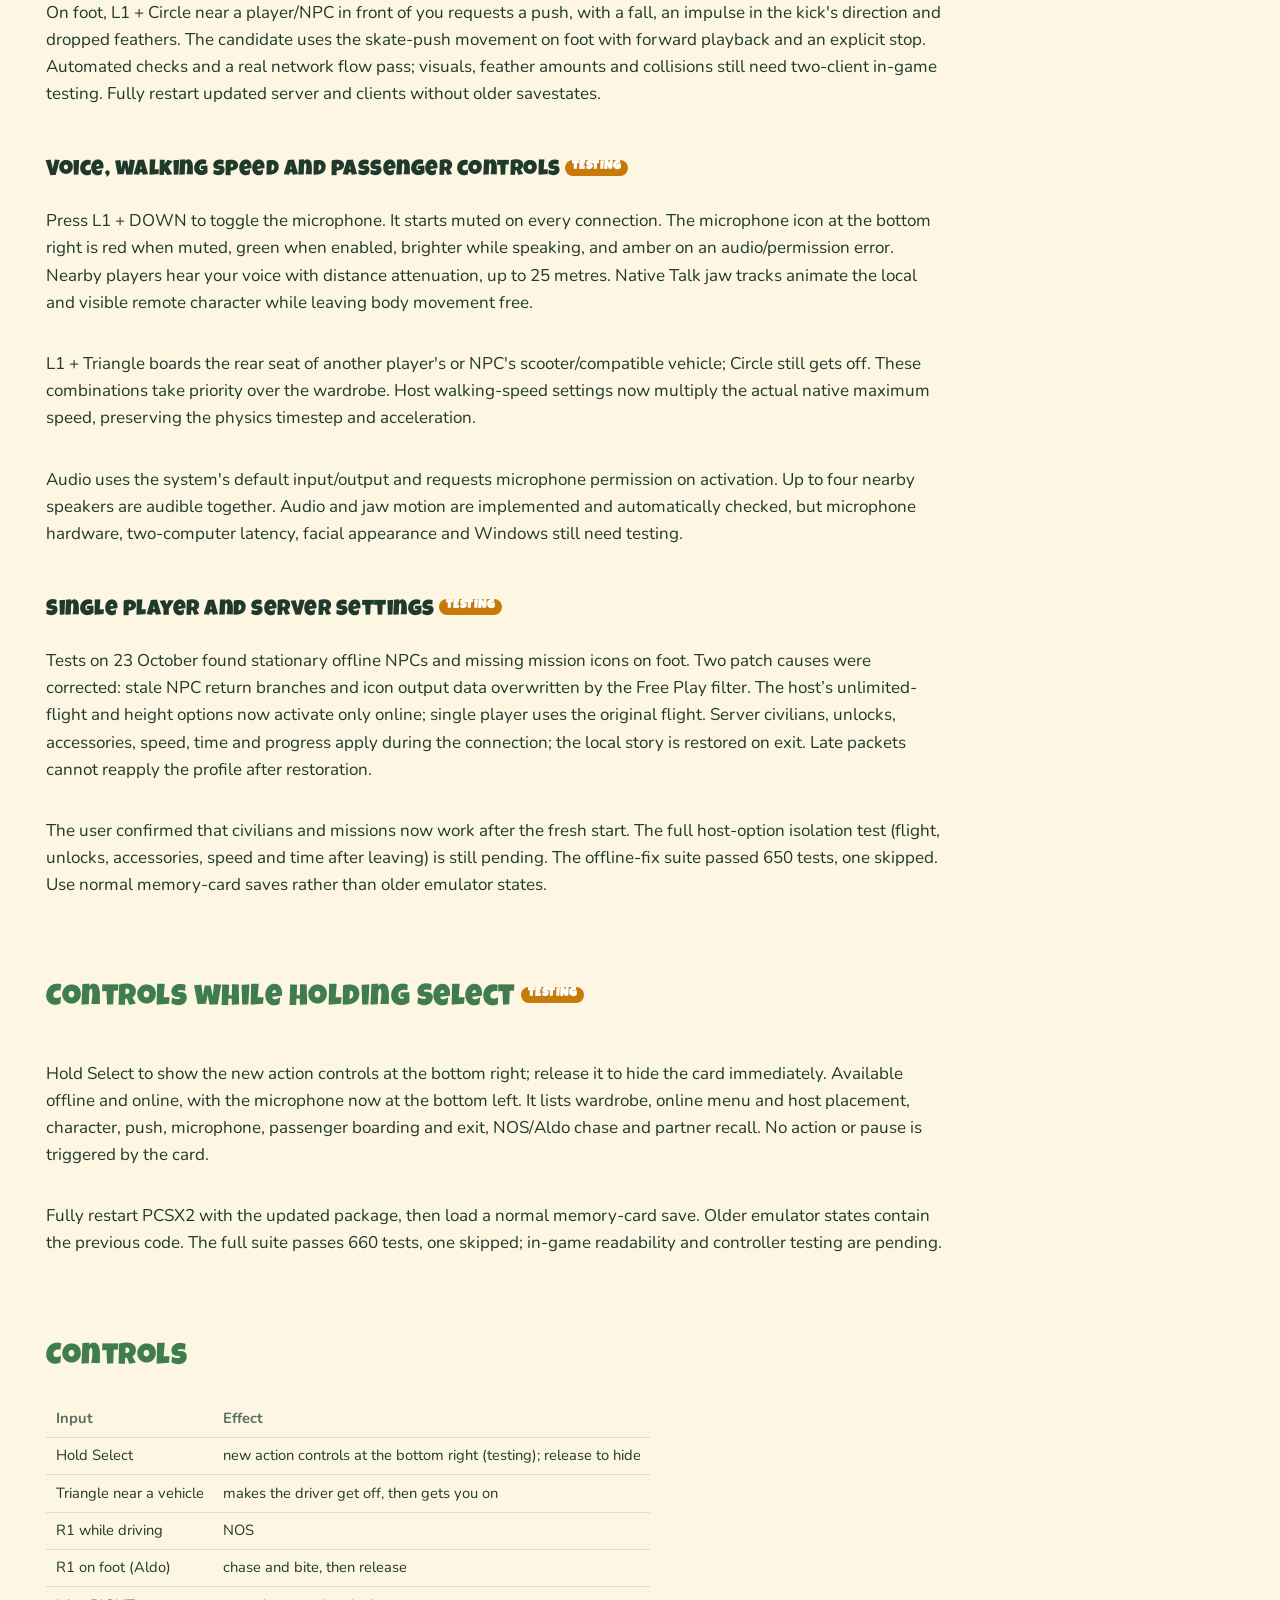
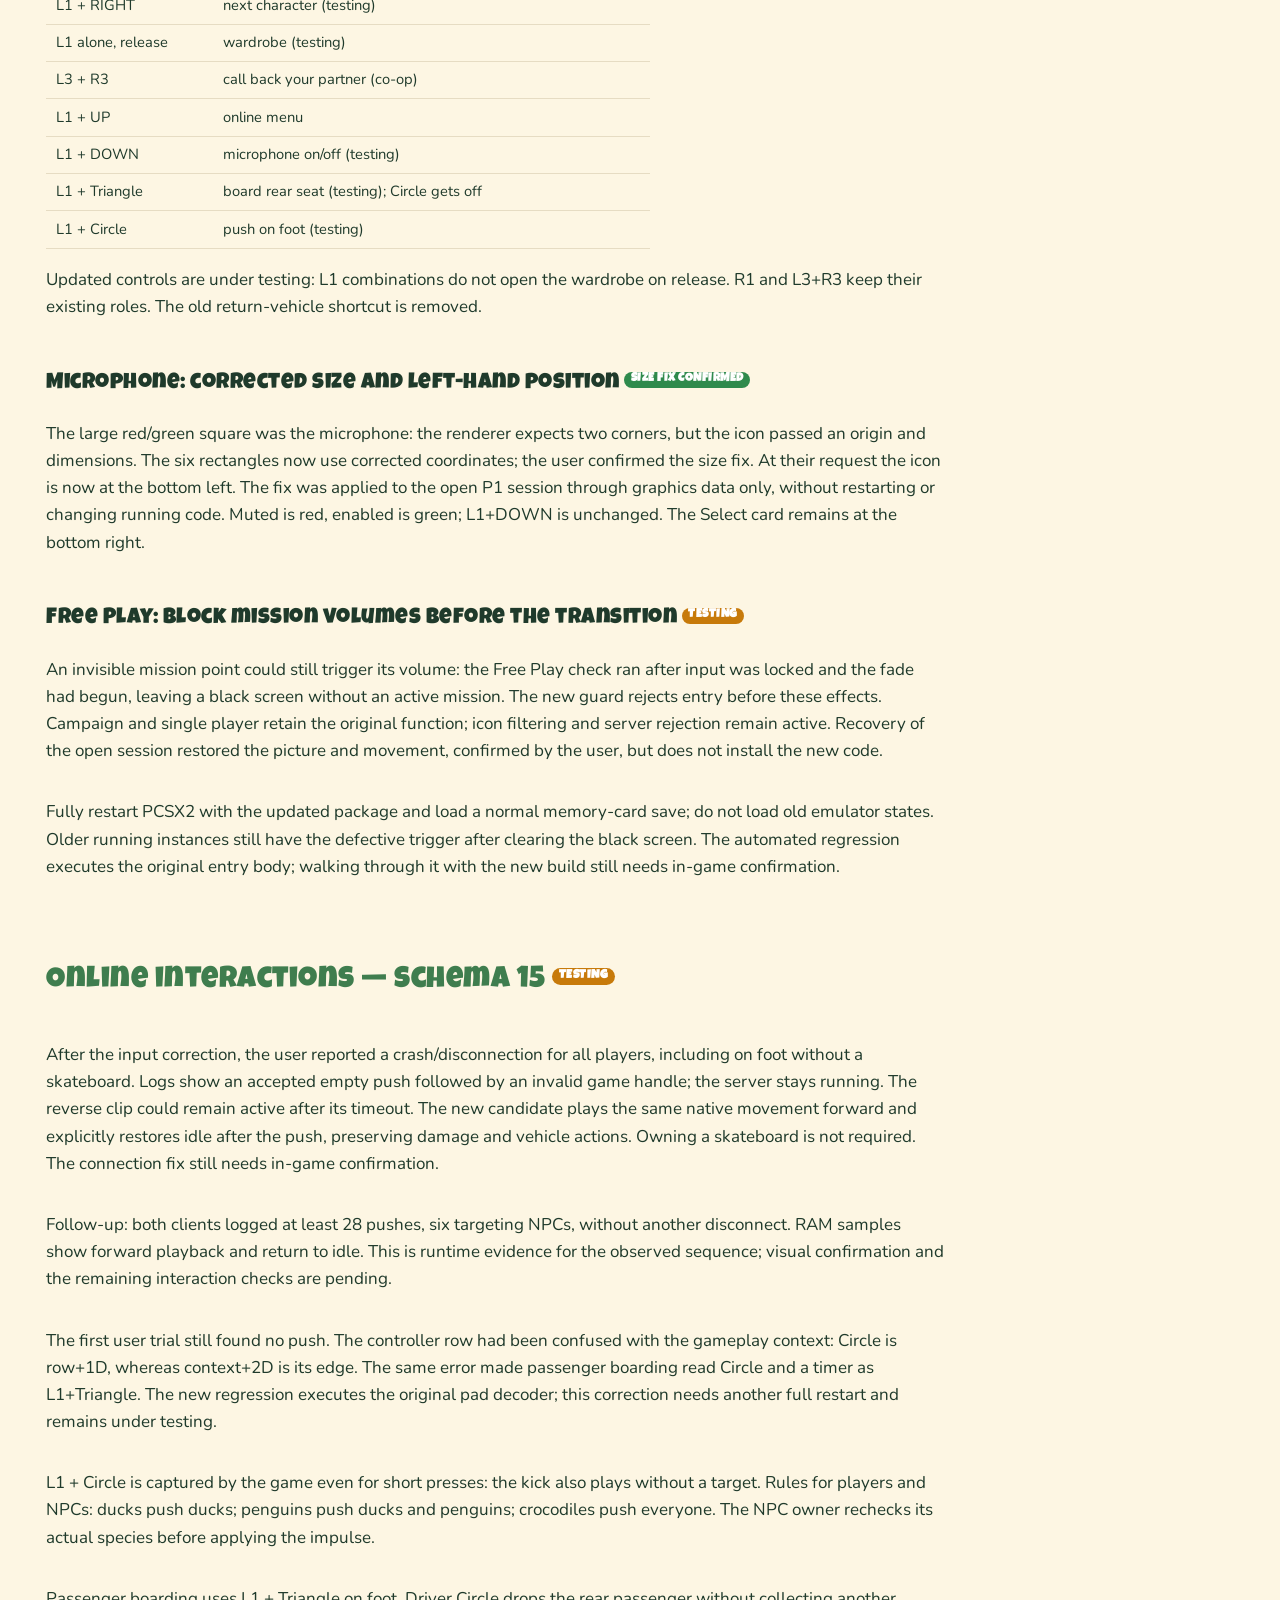
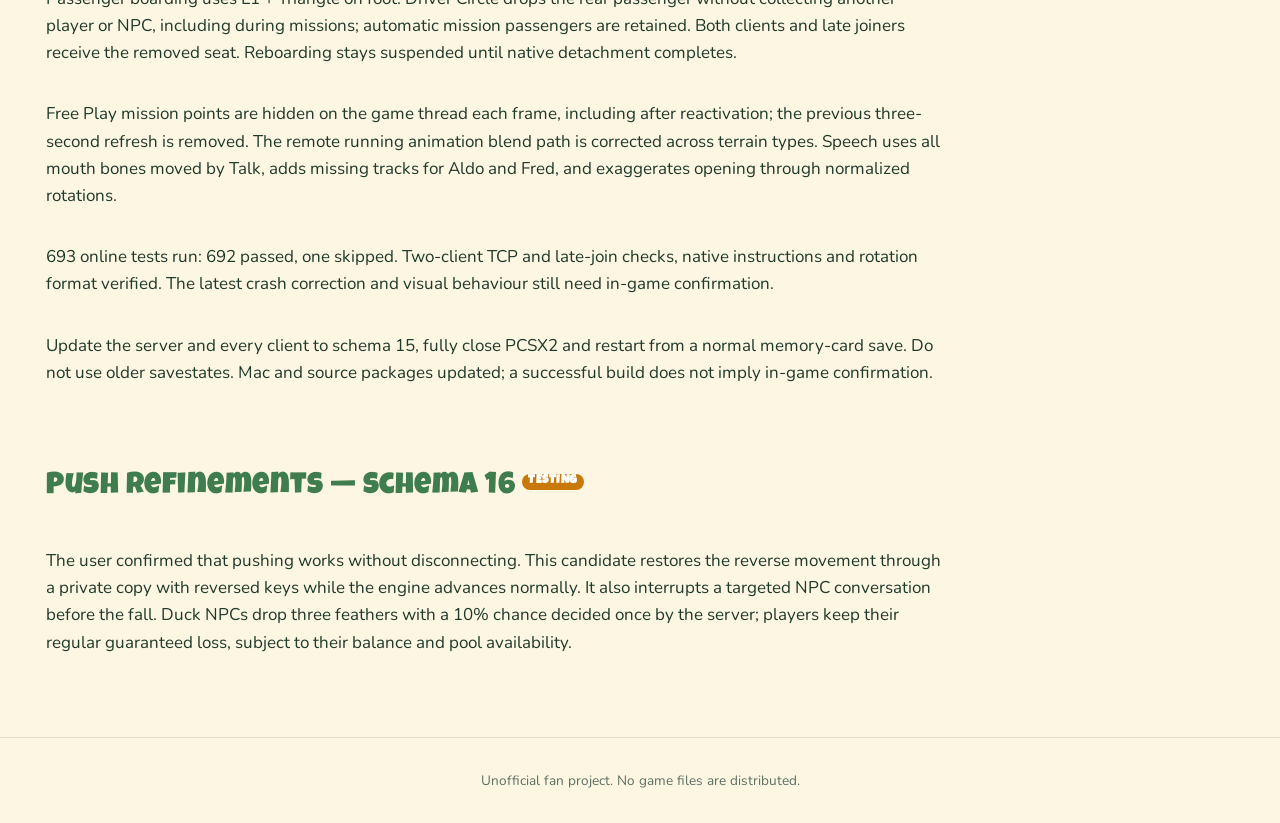
==== commit 0e3aecad: "docs: describe schema 16 push refinements" ====
--- a/features.html
+++ b/features.html
@@ -60,6 +60,7 @@
       <li><a href="#reconnect">Rejoin from the game</a></li>
       <li><a href="#campaign">Campaign together</a></li>
       <li><a href="#freeplay-entry-23oct">Free Play: block mission volumes before the transition</a></li>
+      <li><a href="#push-refinements-23oct">Push refinements — schema 16</a></li>
       <li><a href="#interactions-23oct">Online interactions — schema 15</a></li>
       <li><a href="#online-additions">Modes, purchases and pushing</a></li>
       <li><a href="#microphone-size-23oct">Microphone: corrected size and left-hand position</a></li>
@@ -247,6 +248,9 @@
   <p>693 online tests run: 692 passed, one skipped. Two-client TCP and late-join checks, native instructions and rotation format verified. The latest crash correction and visual behaviour still need in-game confirmation.</p>
   <p>Update the server and every client to schema 15, fully close PCSX2 and restart from a normal memory-card save. Do not use older savestates. Mac and source packages updated; a successful build does not imply in-game confirmation.</p>
   <div class="media"></div>
+  <h2 id="push-refinements-23oct">Push refinements — schema 16 <span class="tag wip">testing</span></h2>
+  <p>The user confirmed that pushing works without disconnecting. This candidate restores the reverse movement through a private copy with reversed keys while the engine advances normally. It also interrupts a targeted NPC conversation before the fall. Duck NPCs drop three feathers with a 10% chance decided once by the server; players keep their regular guaranteed loss, subject to their balance and pool availability.</p>
+  <div class="media"></div>
 </main>
 <footer>Unofficial fan project. No game files are distributed.</footer>
 </body>
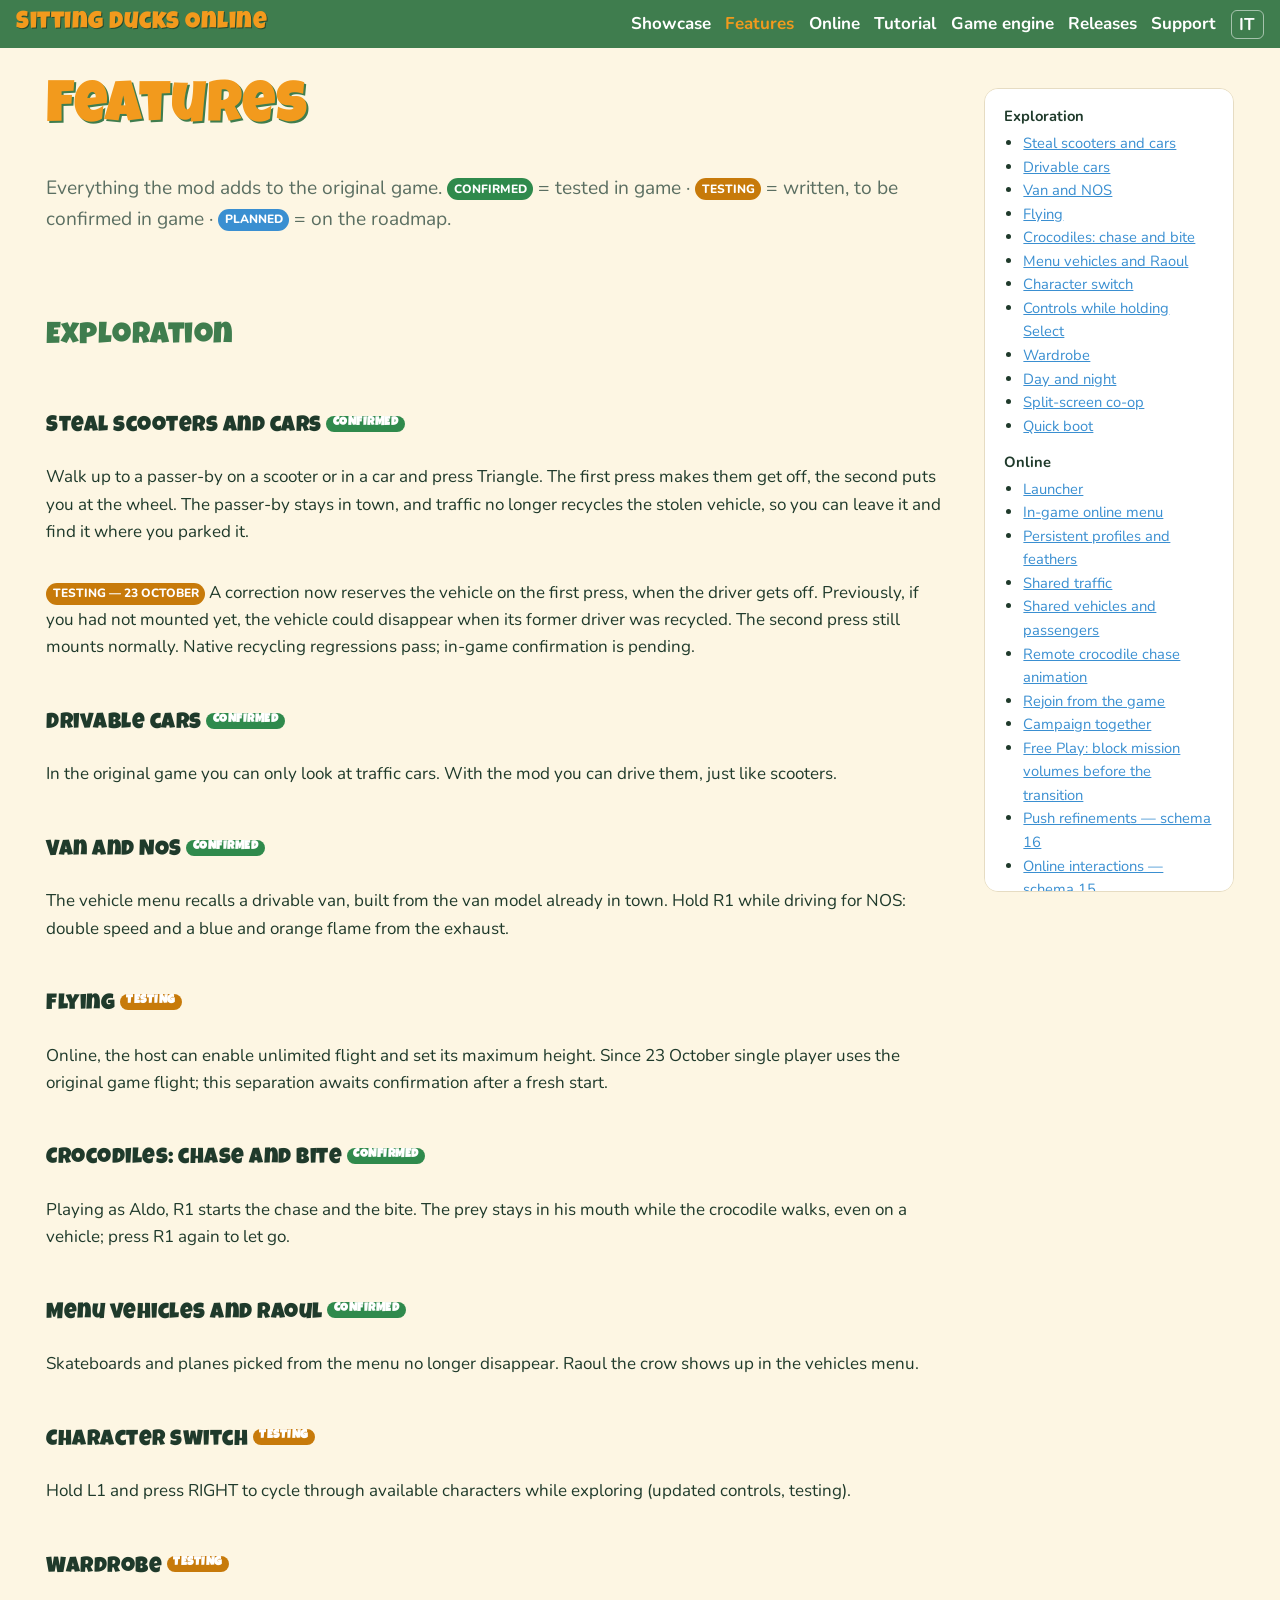
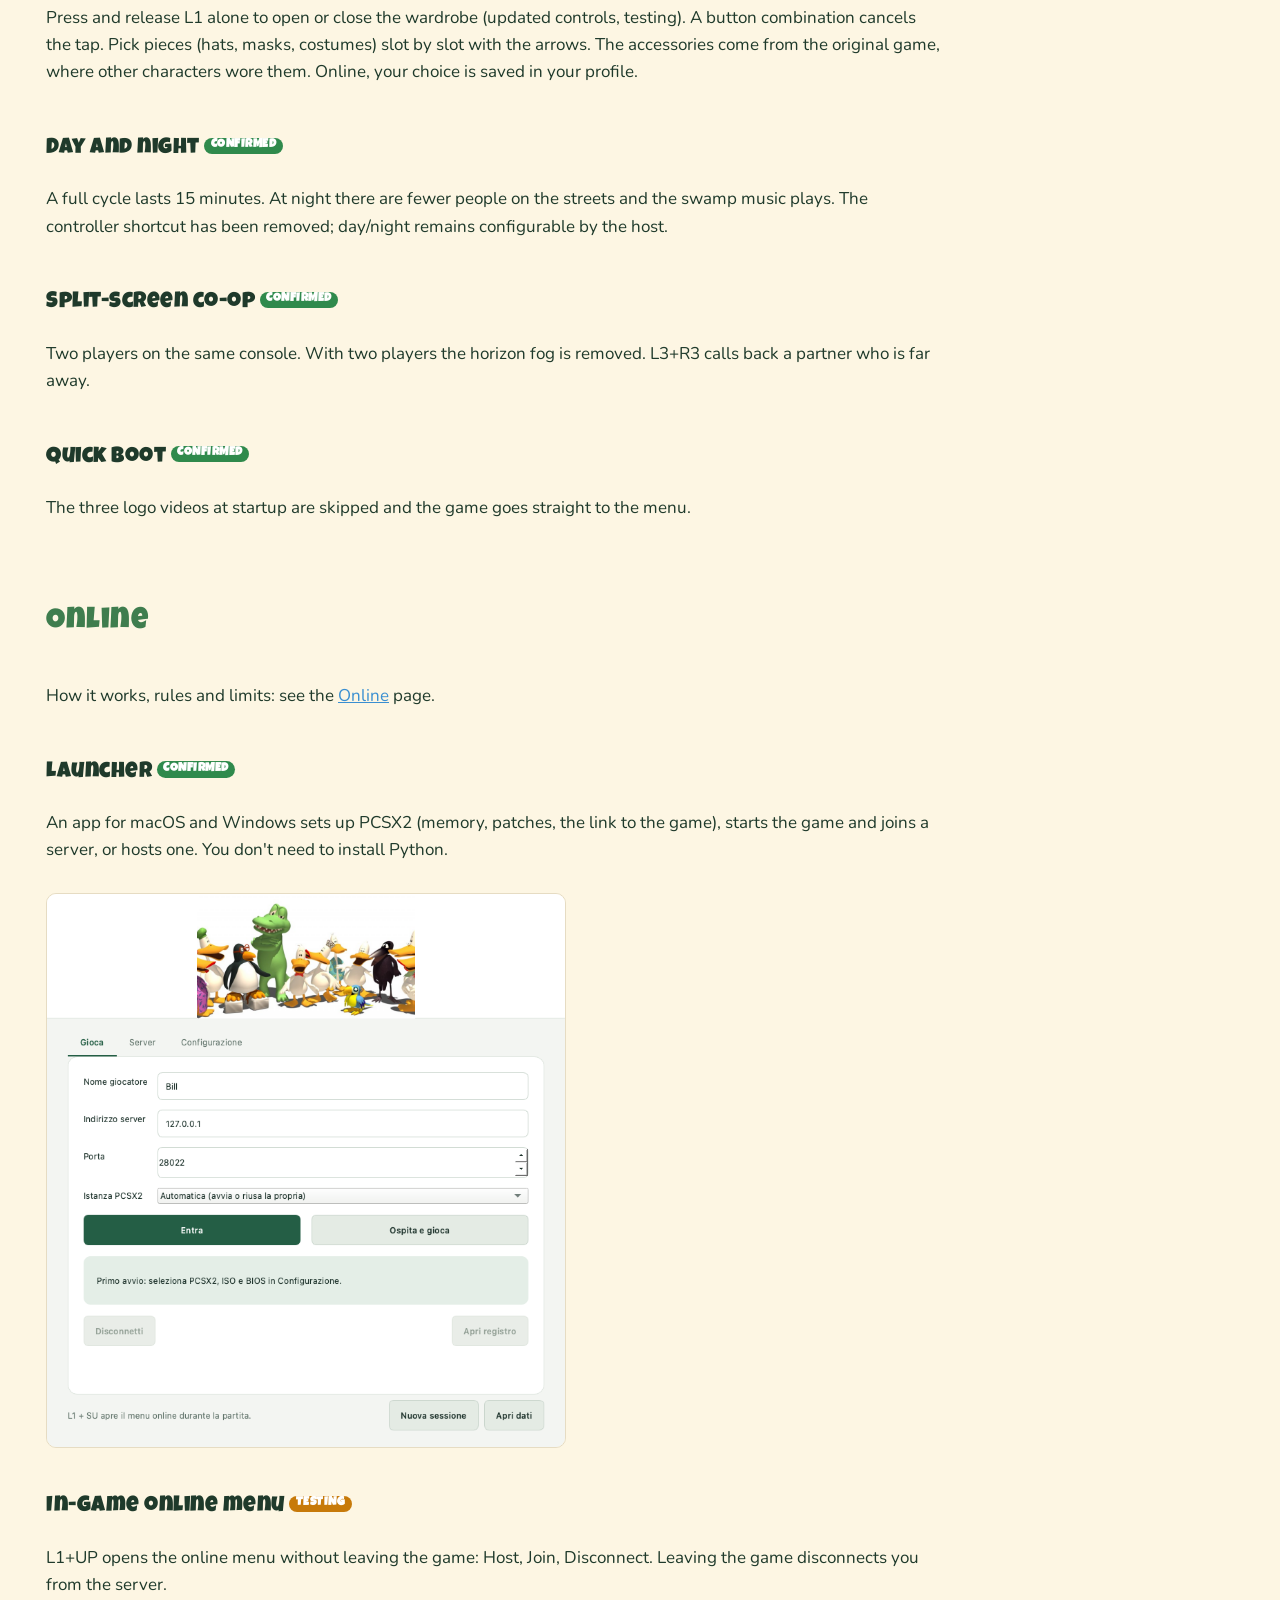
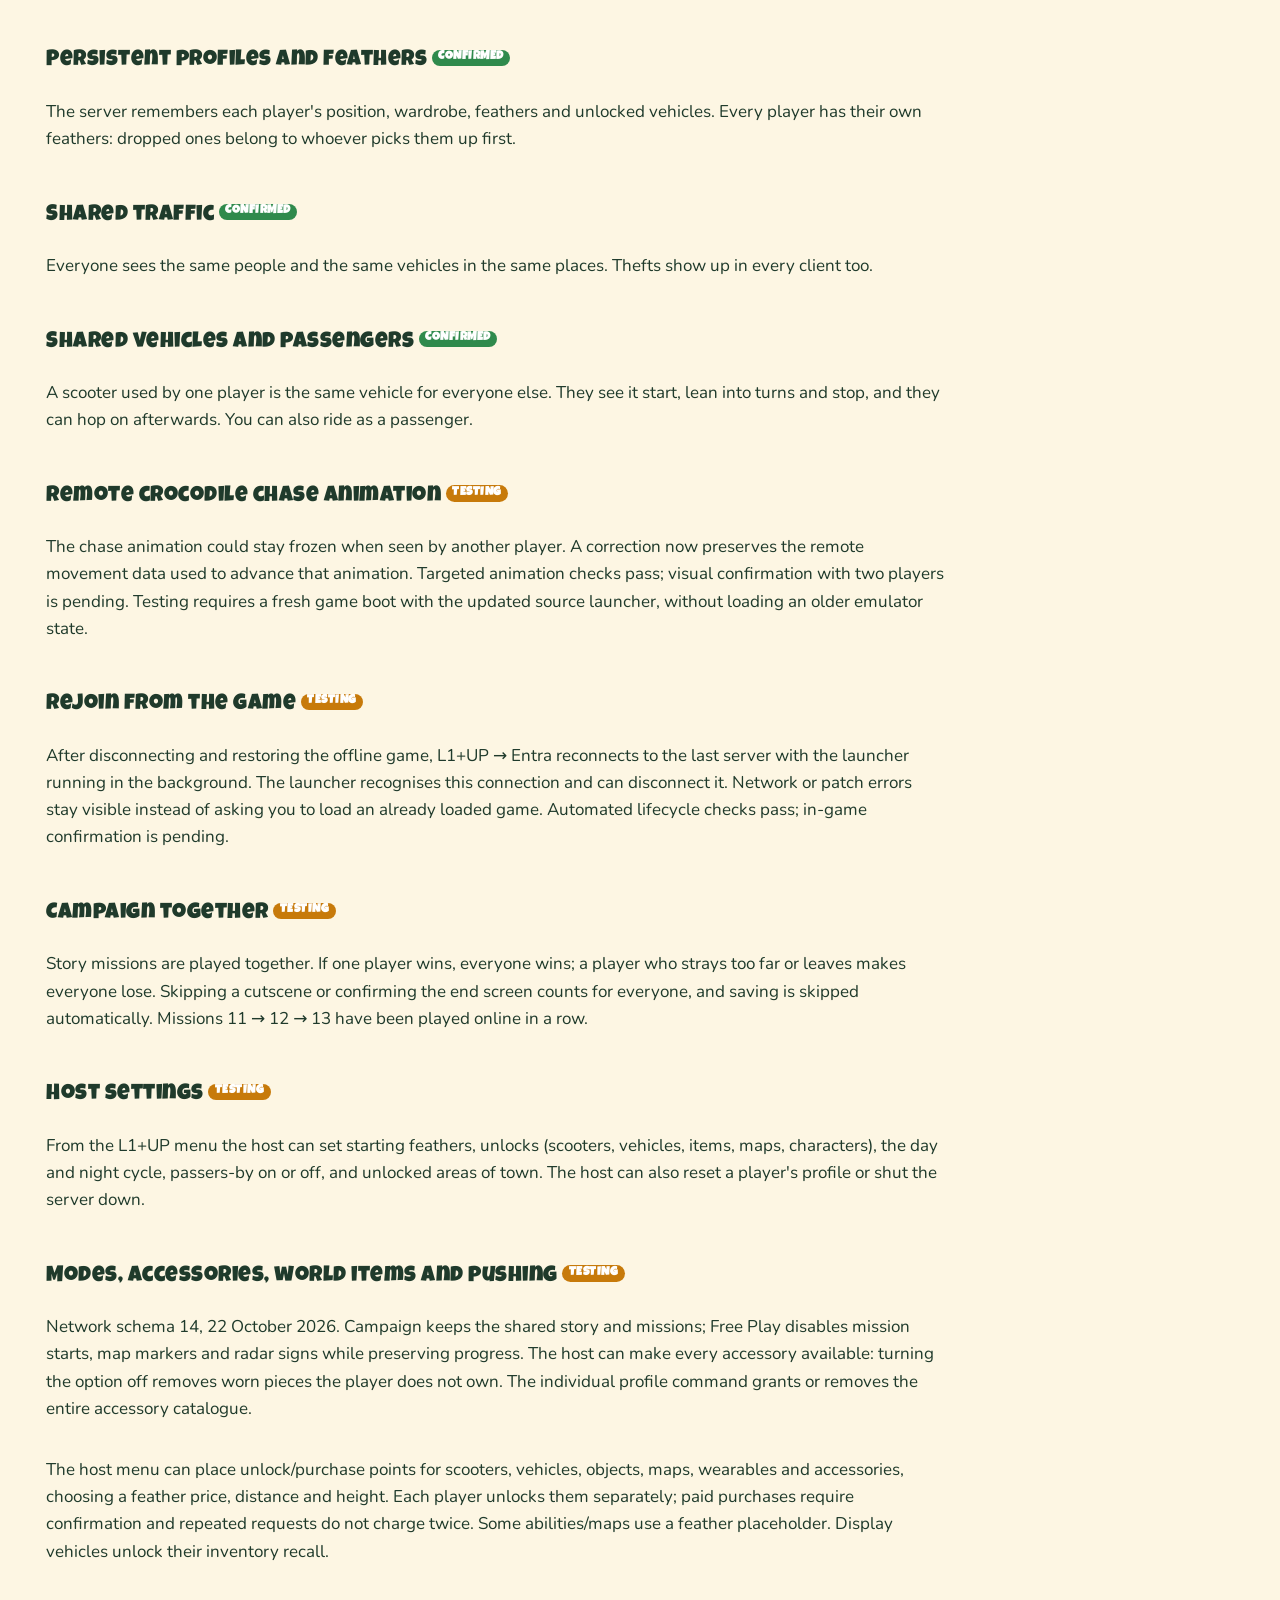
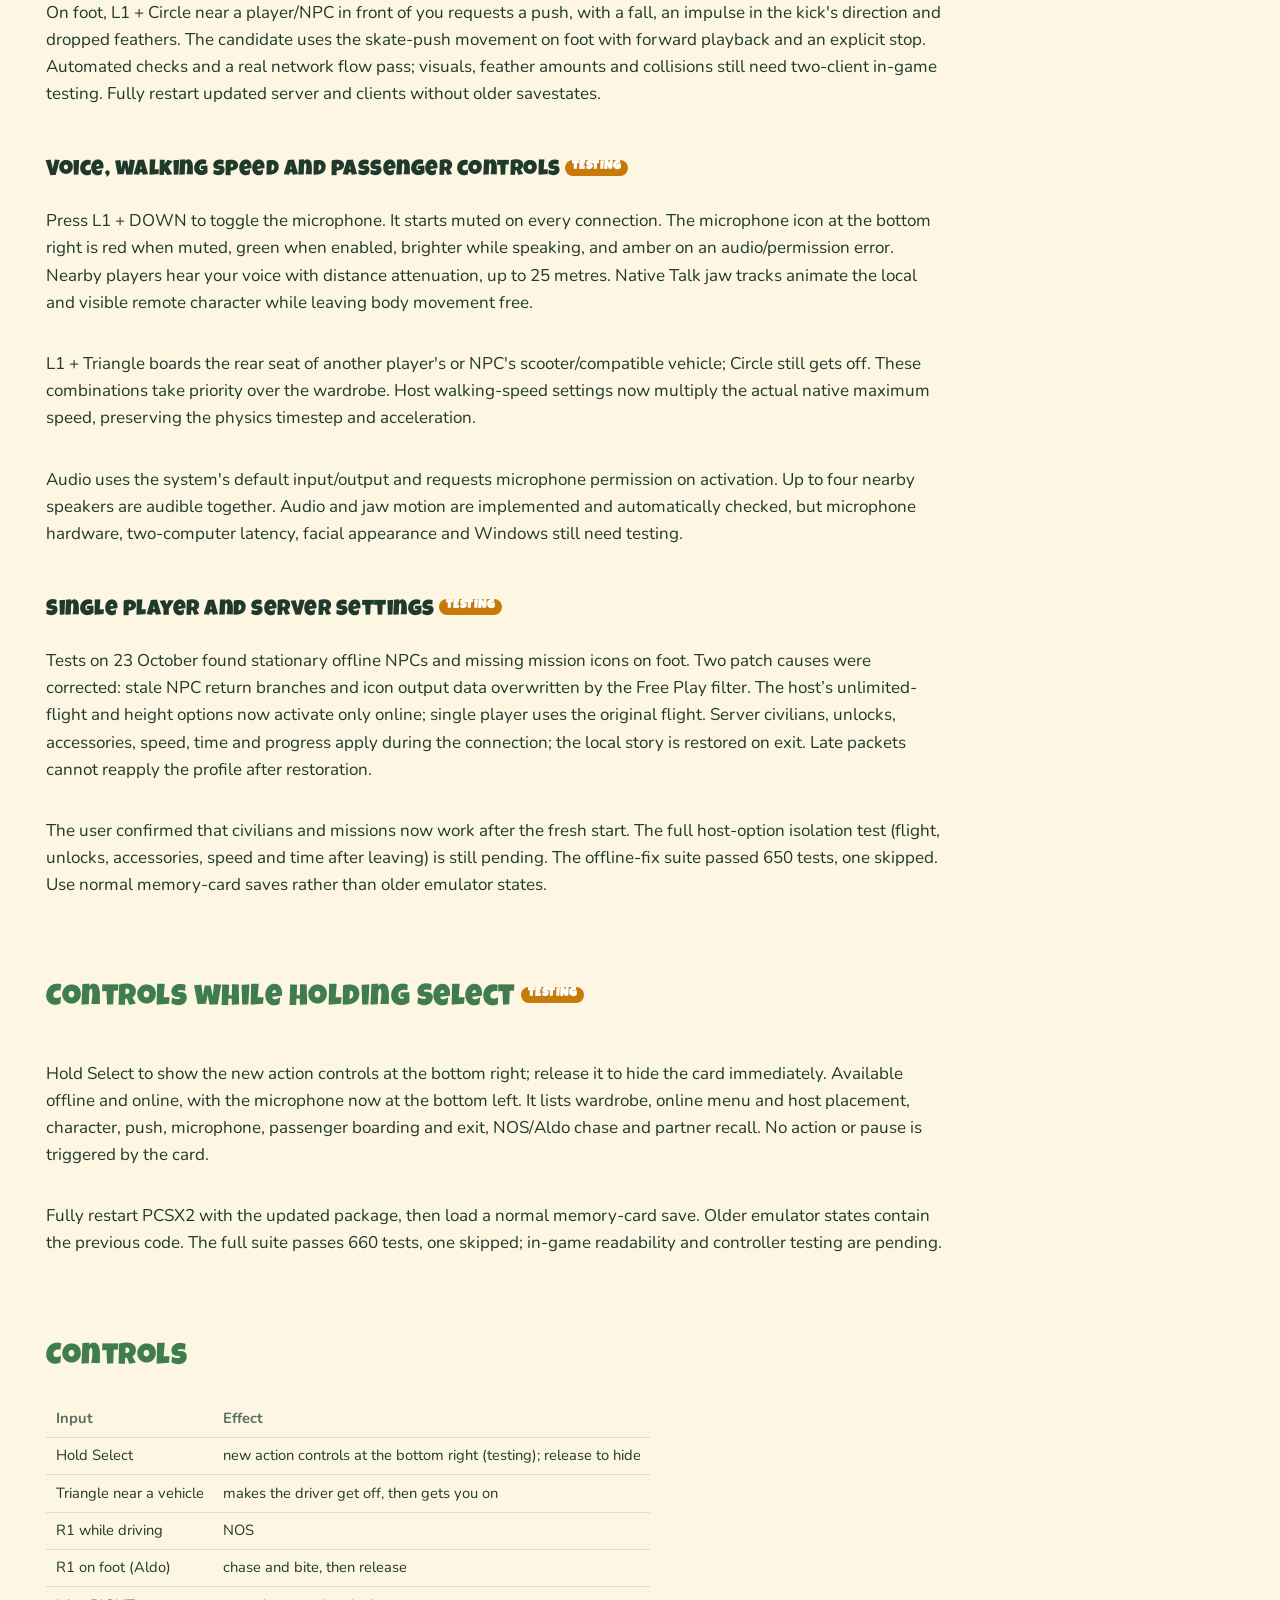
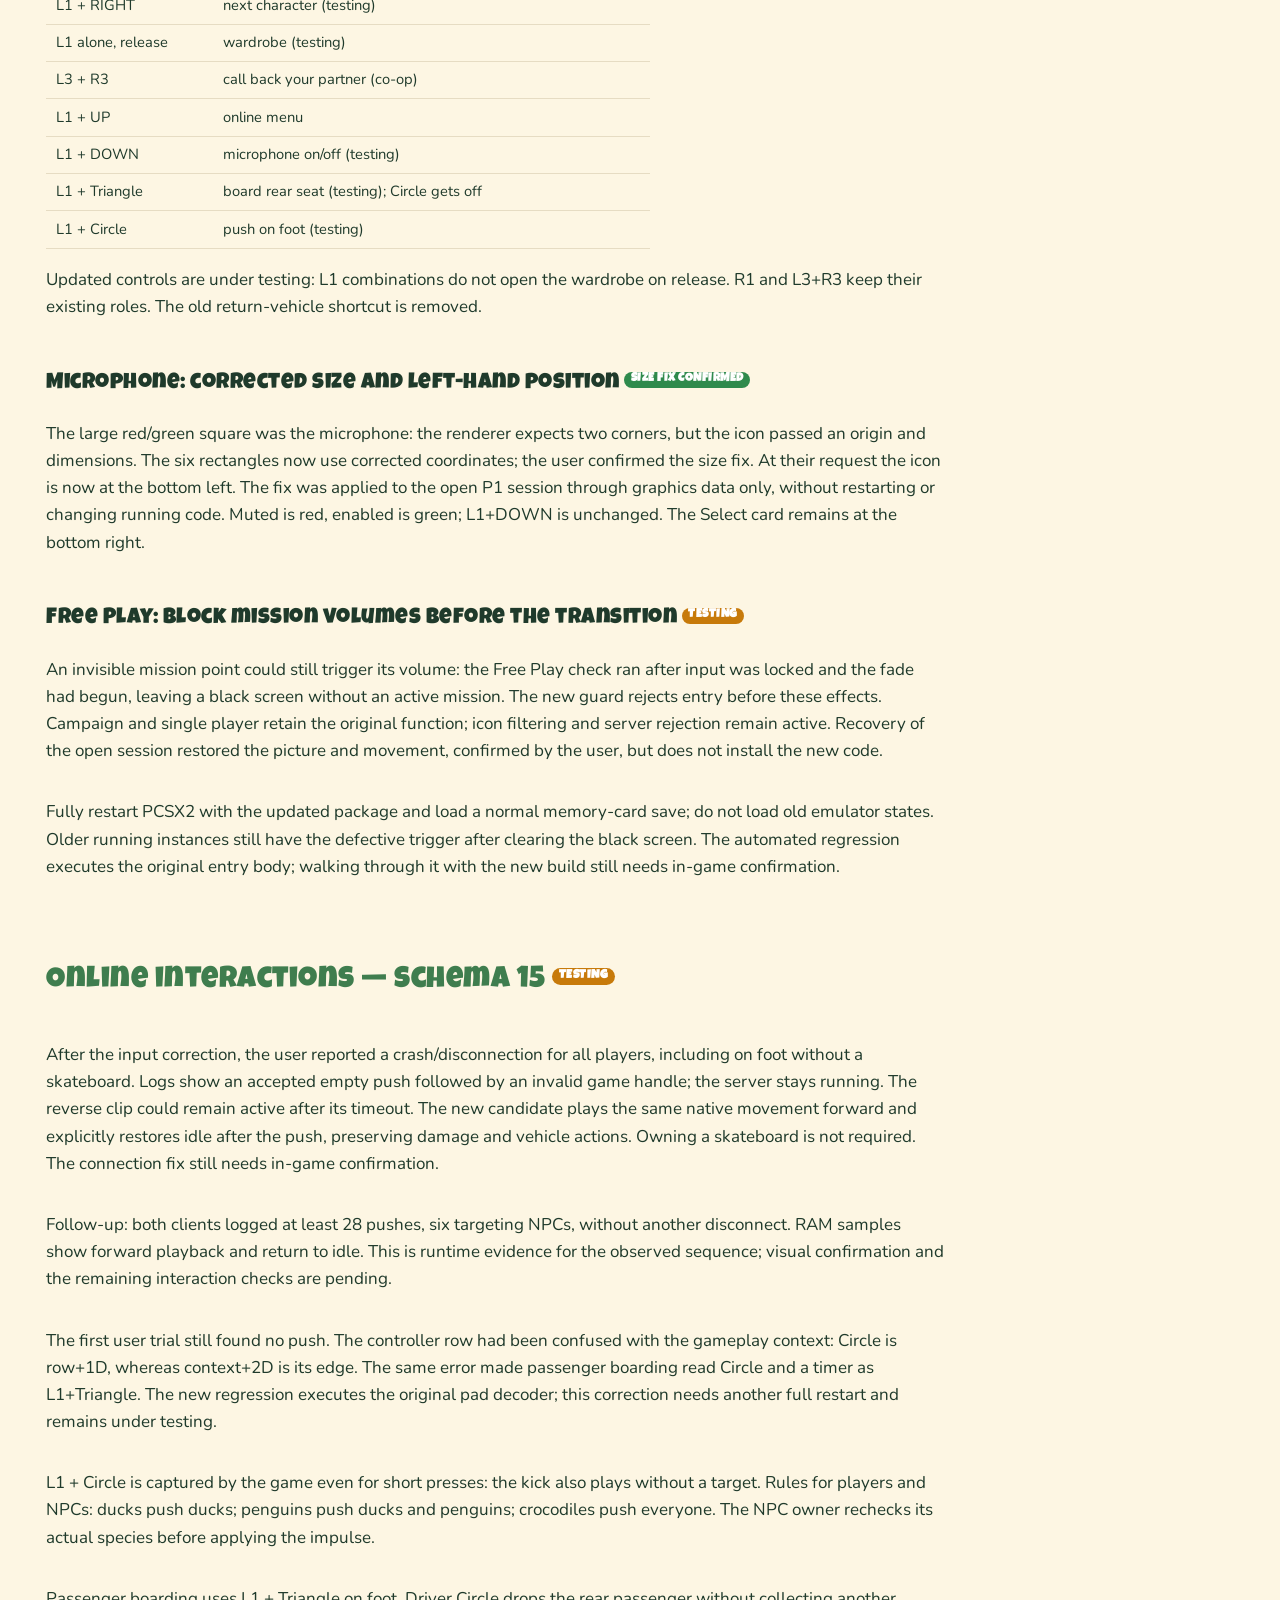
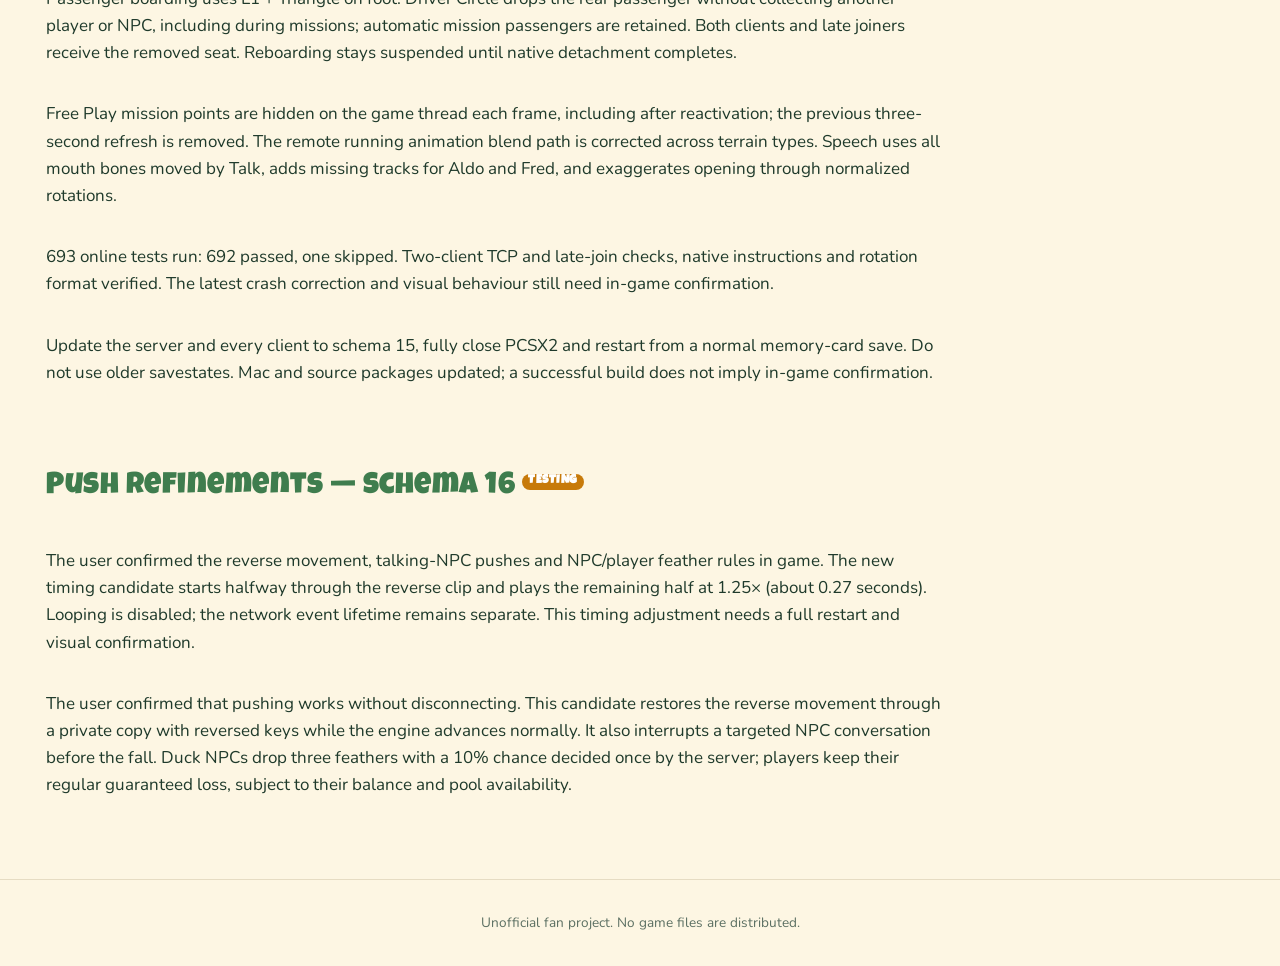
==== commit 01407634: "docs: record half-clip push timing" ====
--- a/features.html
+++ b/features.html
@@ -249,6 +249,7 @@
   <p>Update the server and every client to schema 15, fully close PCSX2 and restart from a normal memory-card save. Do not use older savestates. Mac and source packages updated; a successful build does not imply in-game confirmation.</p>
   <div class="media"></div>
   <h2 id="push-refinements-23oct">Push refinements — schema 16 <span class="tag wip">testing</span></h2>
+  <p>The user confirmed the reverse movement, talking-NPC pushes and NPC/player feather rules in game. The new timing candidate starts halfway through the reverse clip and plays the remaining half at 1.25× (about 0.27 seconds). Looping is disabled; the network event lifetime remains separate. This timing adjustment needs a full restart and visual confirmation.</p>
   <p>The user confirmed that pushing works without disconnecting. This candidate restores the reverse movement through a private copy with reversed keys while the engine advances normally. It also interrupts a targeted NPC conversation before the fall. Duck NPCs drop three feathers with a 10% chance decided once by the server; players keep their regular guaranteed loss, subject to their balance and pool availability.</p>
   <div class="media"></div>
 </main>
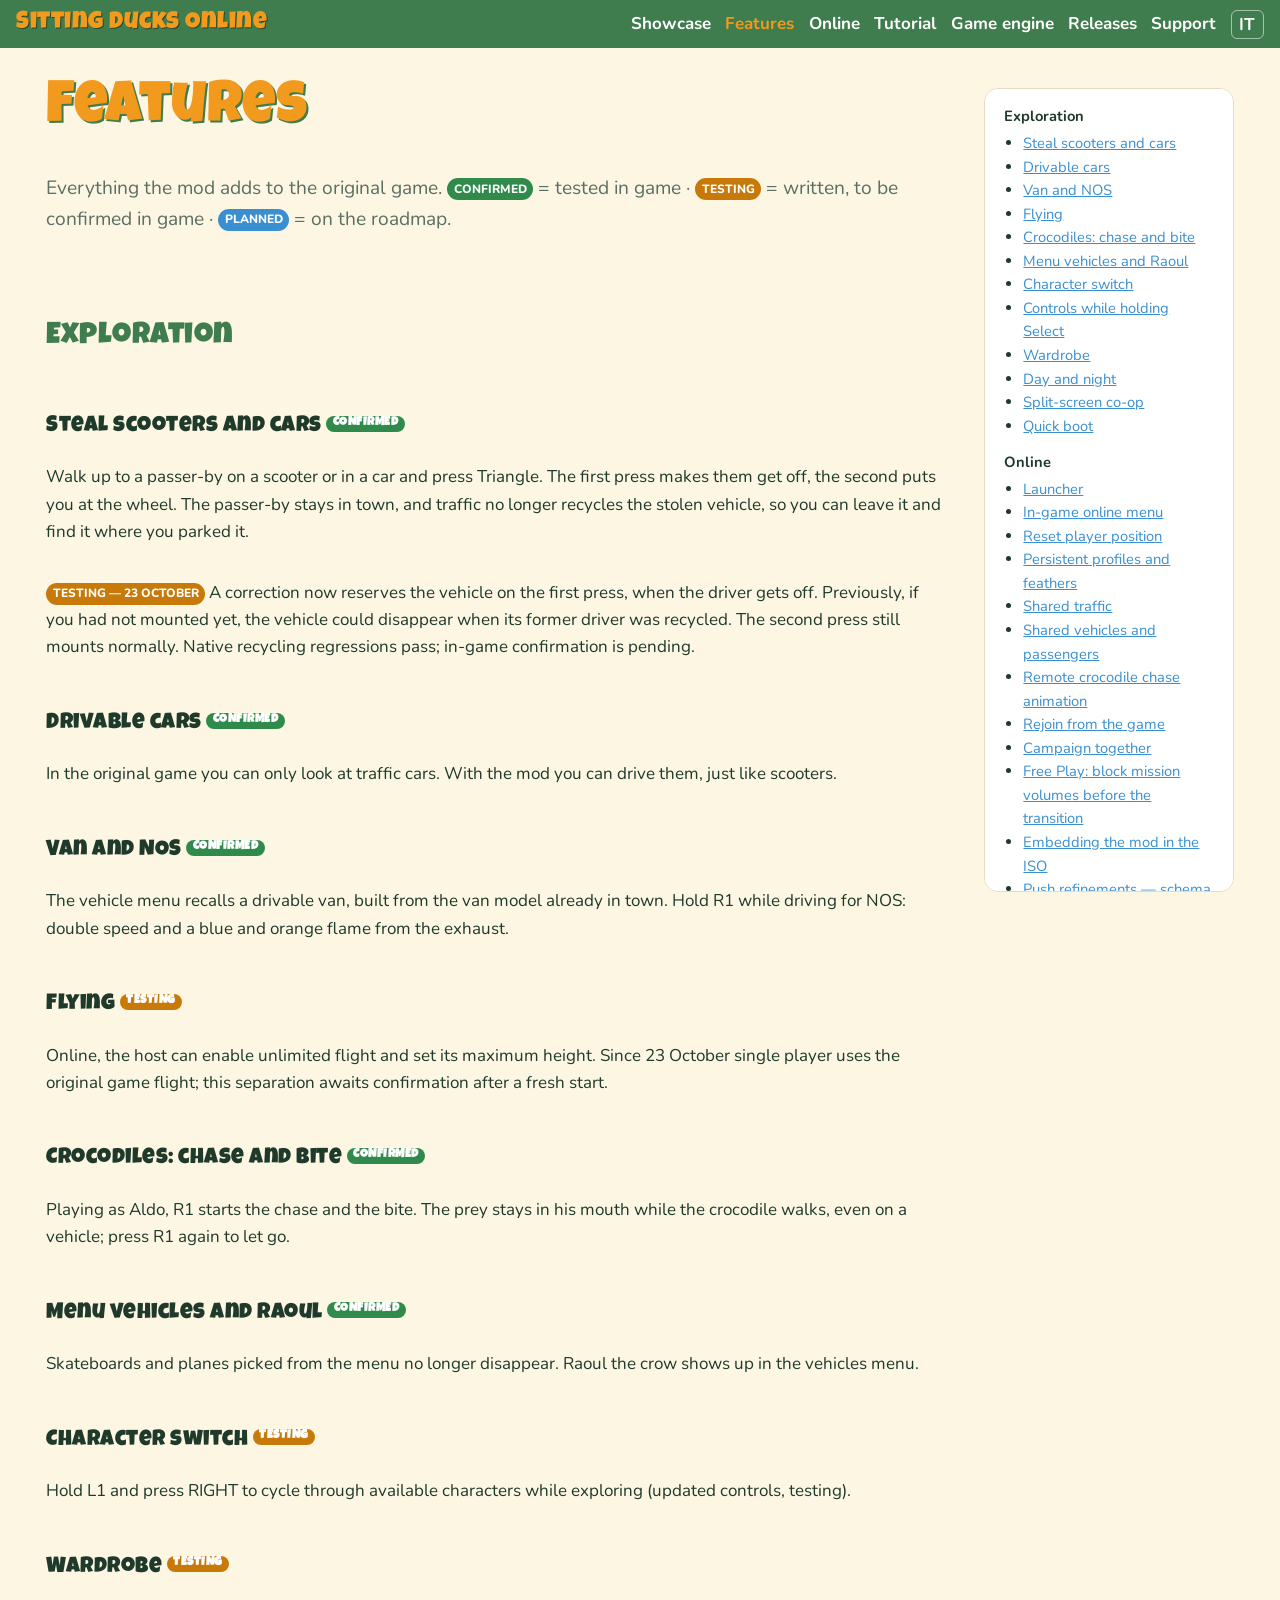
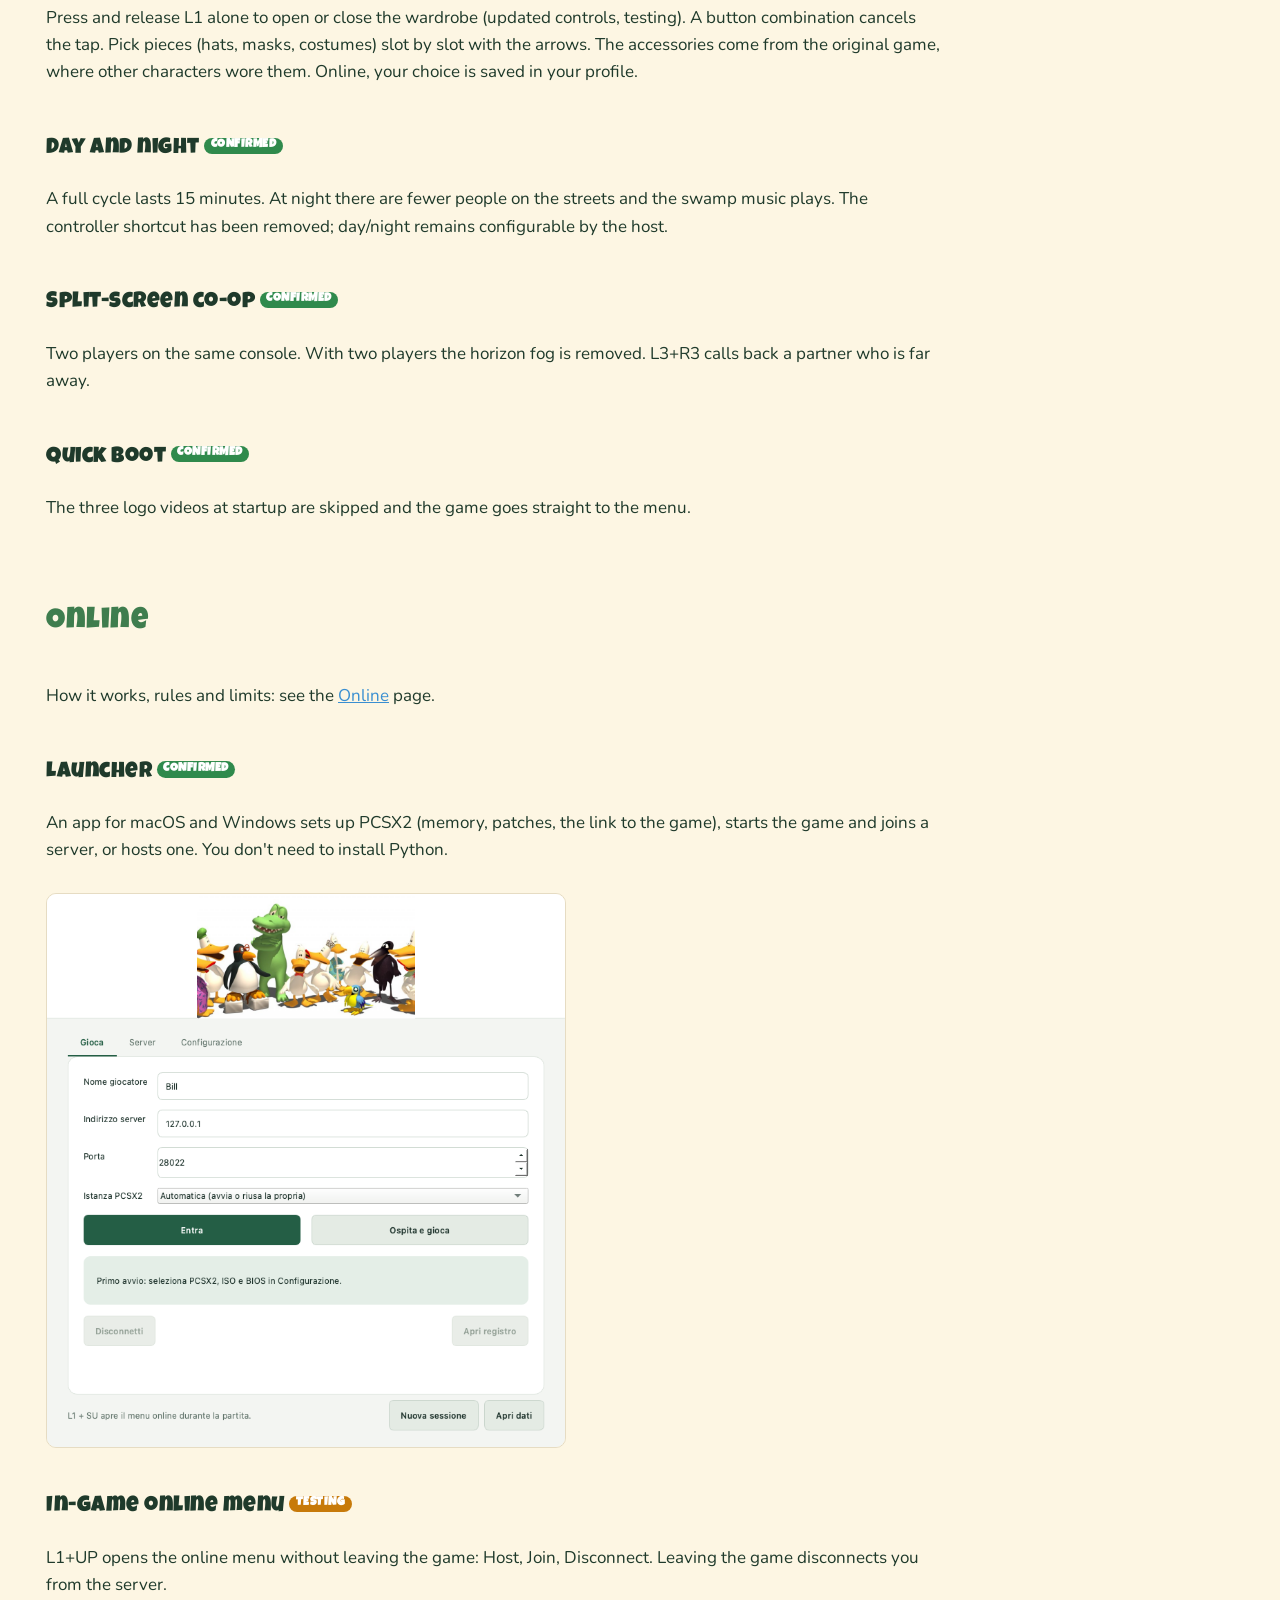
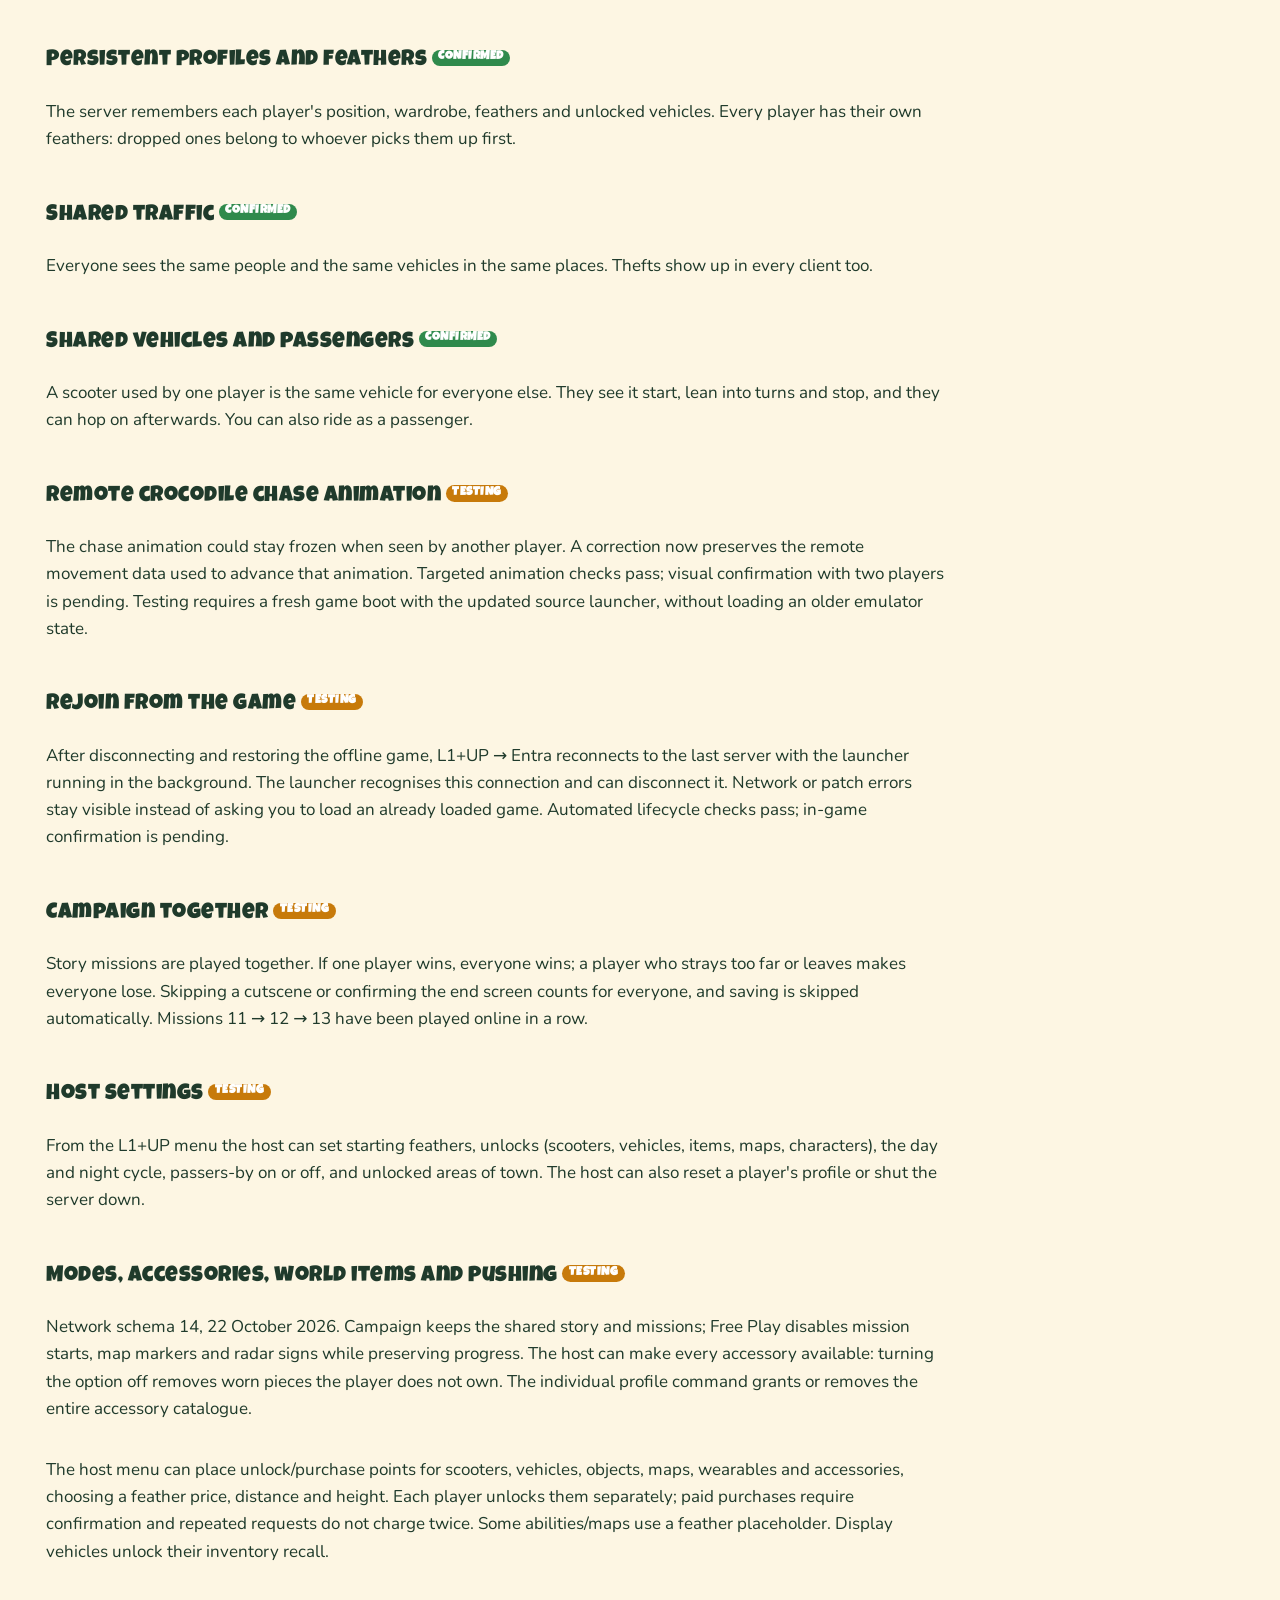
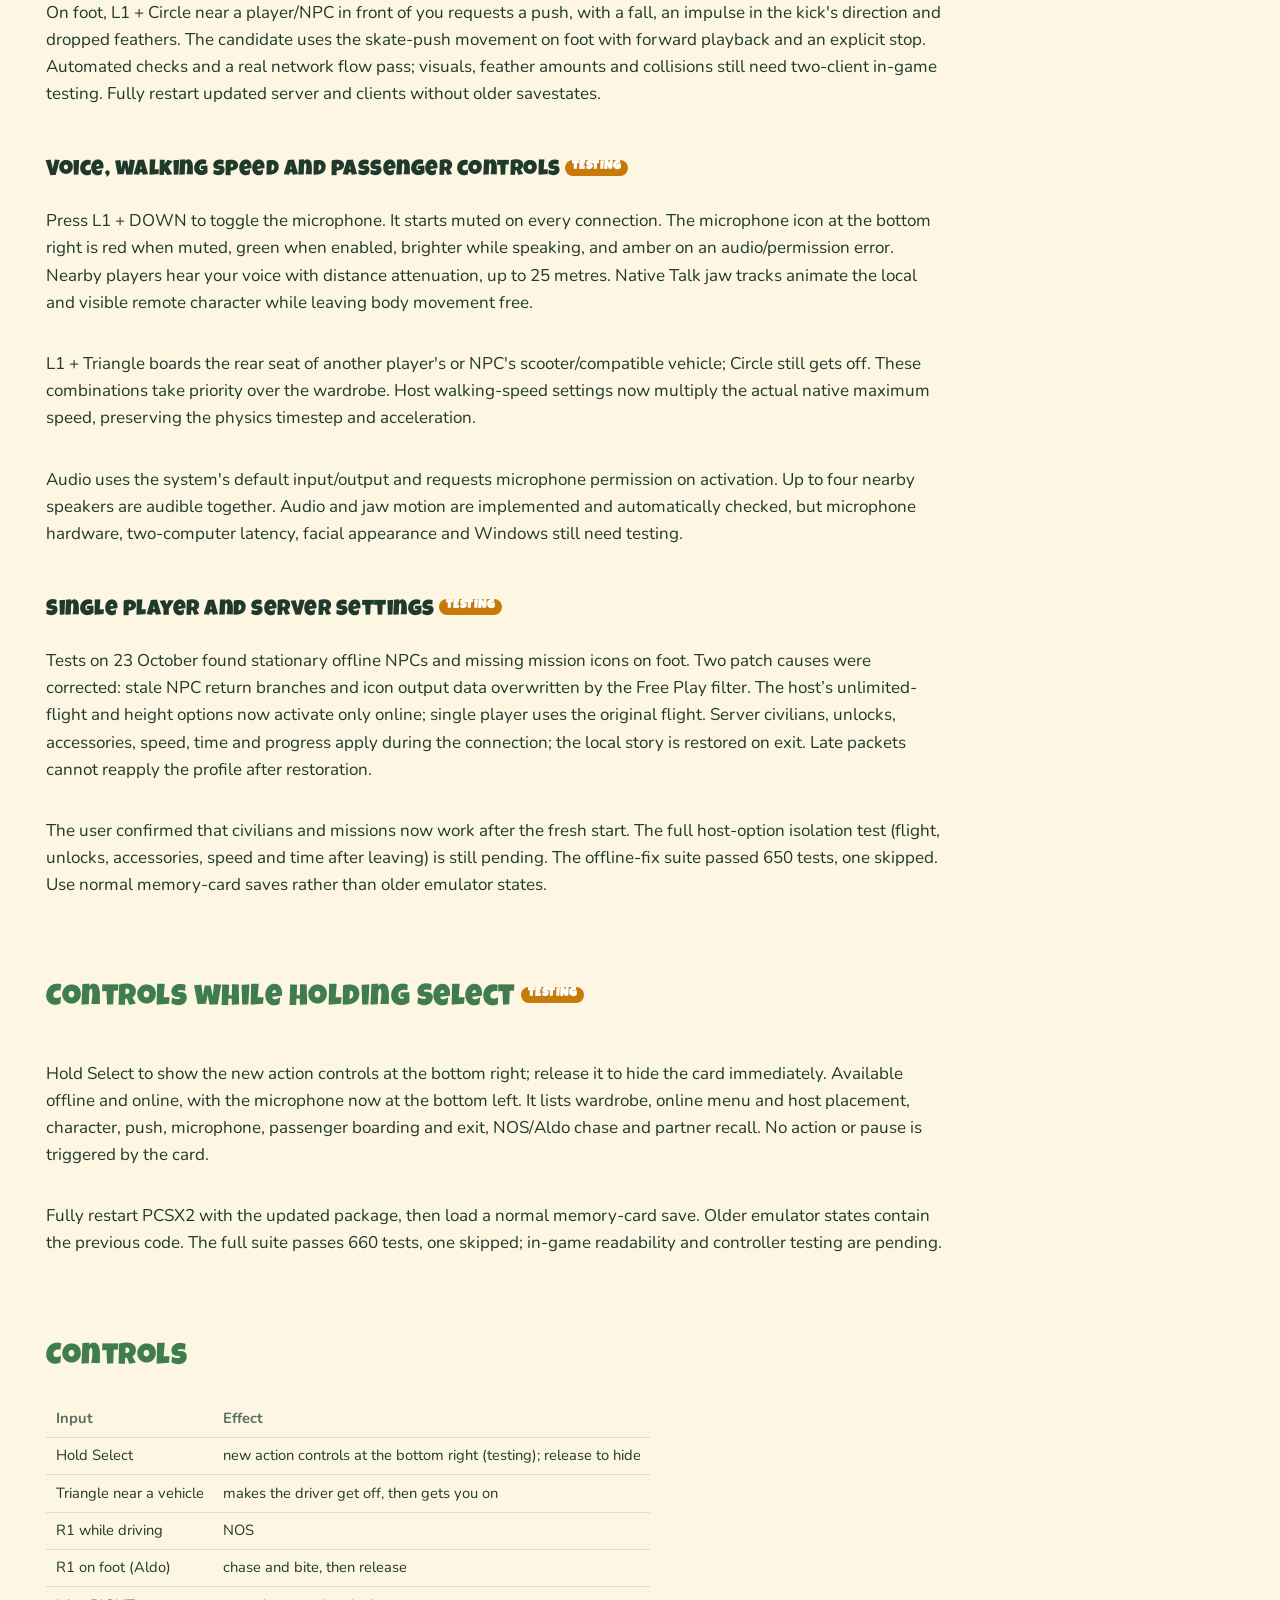
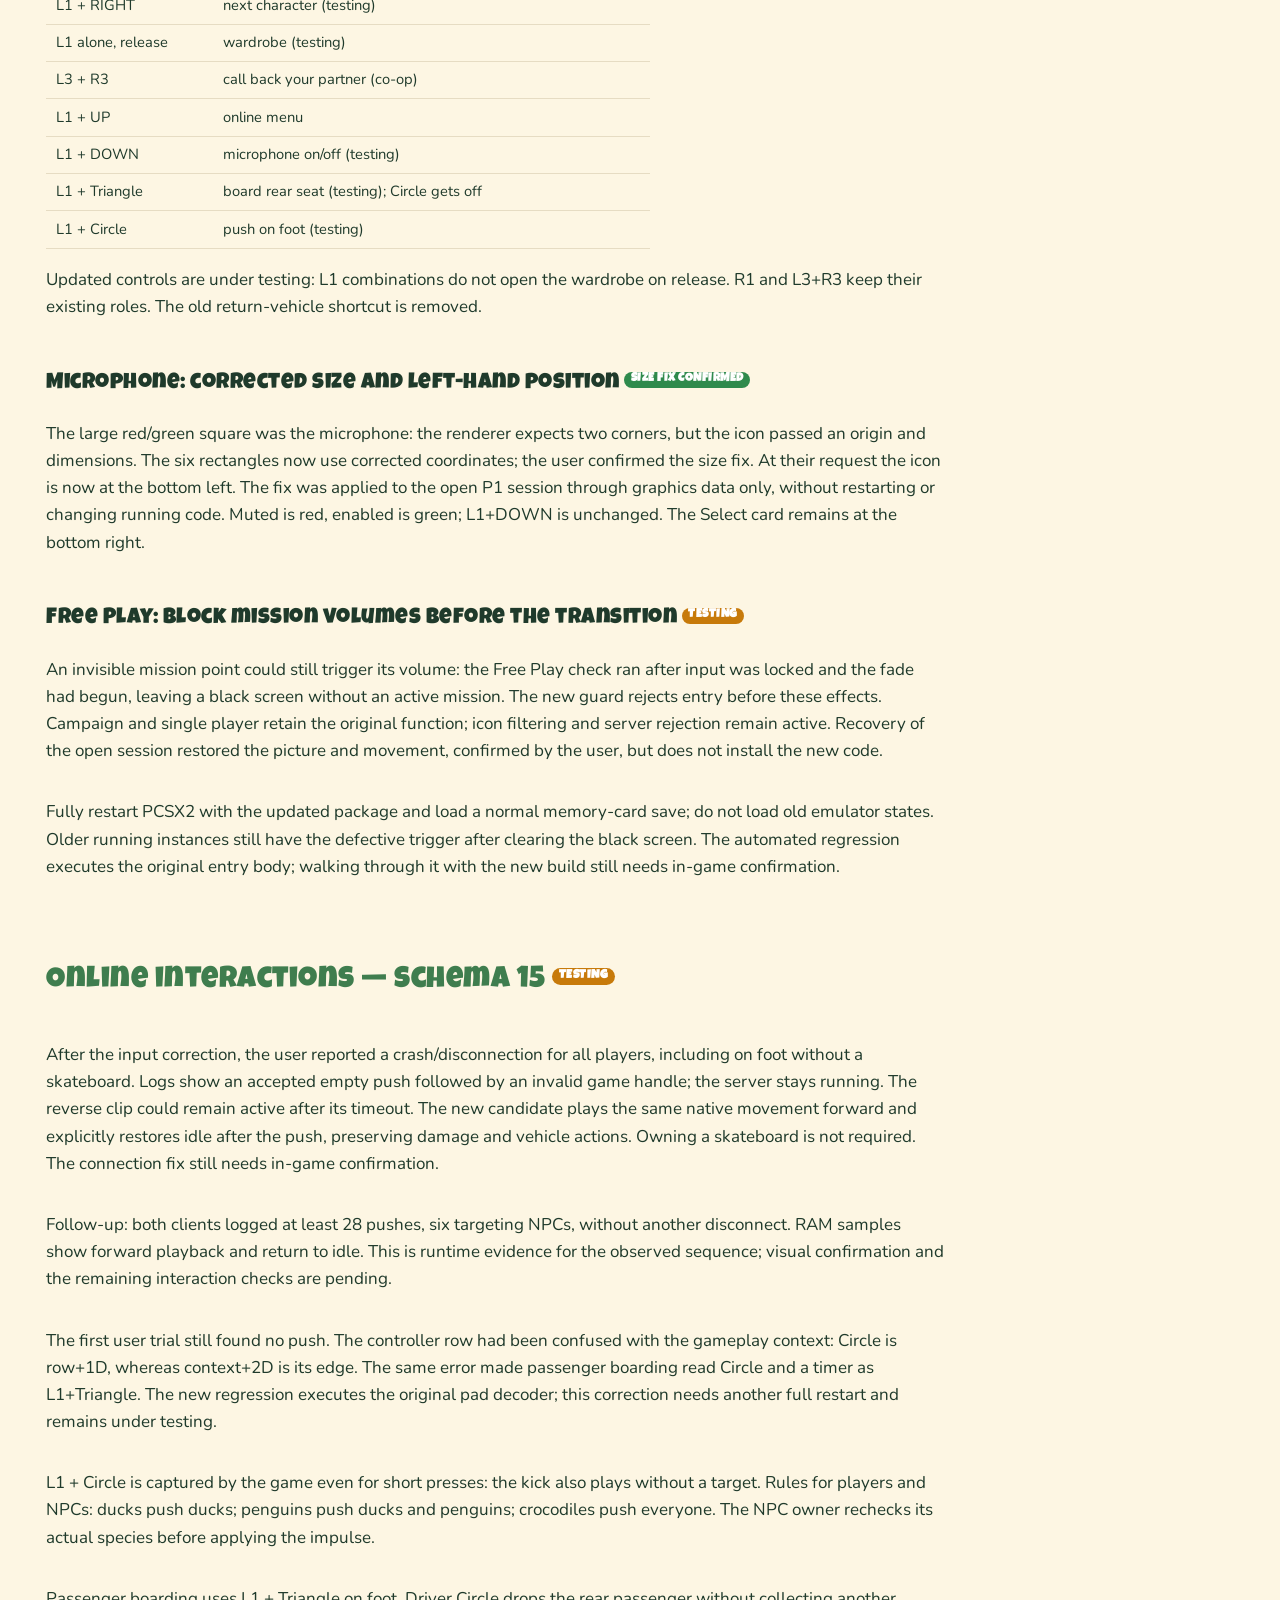
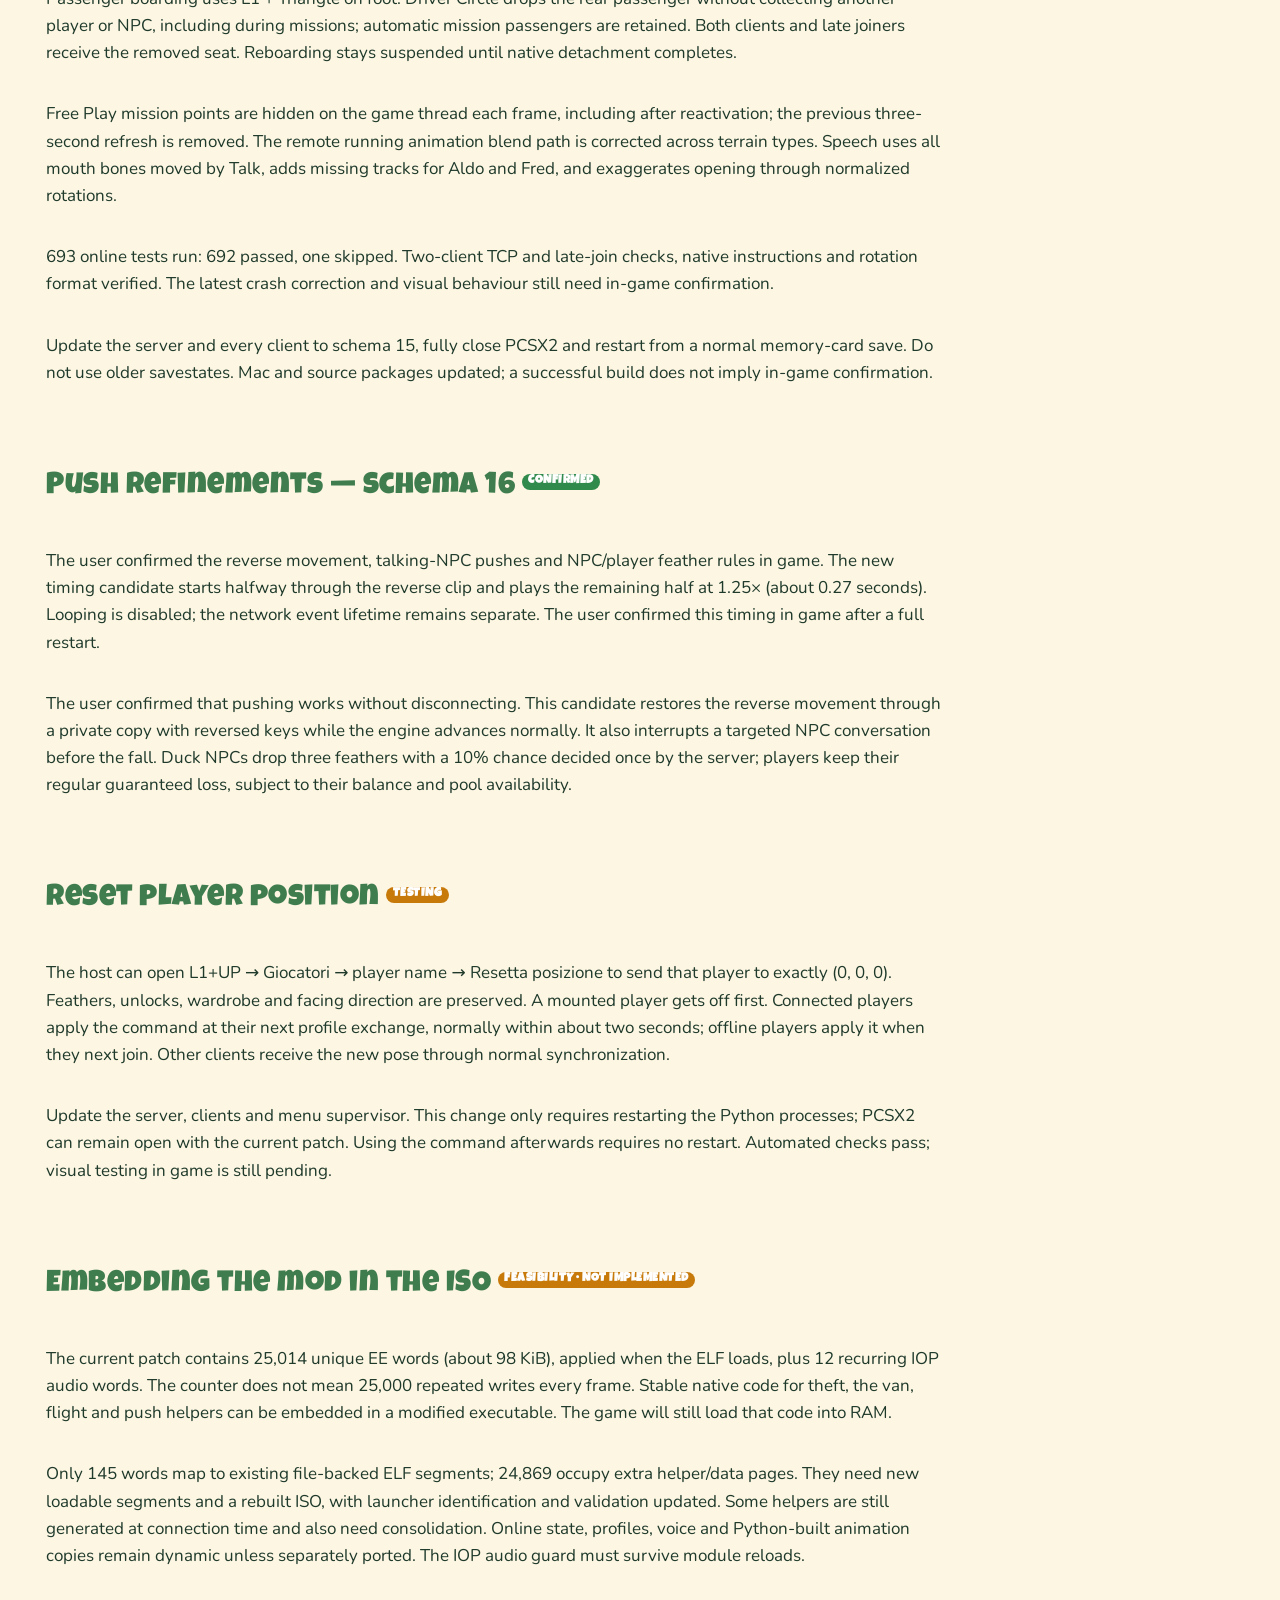
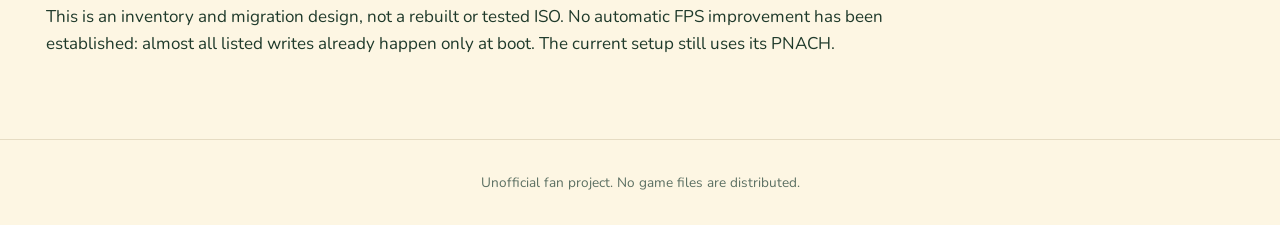
==== commit 33cb4efe: "docs: audit ISO embedding and confirm push timing" ====
--- a/features.html
+++ b/features.html
@@ -53,6 +53,7 @@
     <ul>
       <li><a href="#launcher">Launcher</a></li>
       <li><a href="#online-menu">In-game online menu</a></li>
+      <li><a href="#reset-position-23oct">Reset player position</a></li>
       <li><a href="#profiles">Persistent profiles and feathers</a></li>
       <li><a href="#traffic">Shared traffic</a></li>
       <li><a href="#online-vehicles">Shared vehicles and passengers</a></li>
@@ -60,6 +61,7 @@
       <li><a href="#reconnect">Rejoin from the game</a></li>
       <li><a href="#campaign">Campaign together</a></li>
       <li><a href="#freeplay-entry-23oct">Free Play: block mission volumes before the transition</a></li>
+      <li><a href="#embedded-iso-23oct">Embedding the mod in the ISO</a></li>
       <li><a href="#push-refinements-23oct">Push refinements — schema 16</a></li>
       <li><a href="#interactions-23oct">Online interactions — schema 15</a></li>
       <li><a href="#online-additions">Modes, purchases and pushing</a></li>
@@ -248,9 +250,19 @@
   <p>693 online tests run: 692 passed, one skipped. Two-client TCP and late-join checks, native instructions and rotation format verified. The latest crash correction and visual behaviour still need in-game confirmation.</p>
   <p>Update the server and every client to schema 15, fully close PCSX2 and restart from a normal memory-card save. Do not use older savestates. Mac and source packages updated; a successful build does not imply in-game confirmation.</p>
   <div class="media"></div>
-  <h2 id="push-refinements-23oct">Push refinements — schema 16 <span class="tag wip">testing</span></h2>
-  <p>The user confirmed the reverse movement, talking-NPC pushes and NPC/player feather rules in game. The new timing candidate starts halfway through the reverse clip and plays the remaining half at 1.25× (about 0.27 seconds). Looping is disabled; the network event lifetime remains separate. This timing adjustment needs a full restart and visual confirmation.</p>
+  <h2 id="push-refinements-23oct">Push refinements — schema 16 <span class="tag ok">confirmed</span></h2>
+  <p>The user confirmed the reverse movement, talking-NPC pushes and NPC/player feather rules in game. The new timing candidate starts halfway through the reverse clip and plays the remaining half at 1.25× (about 0.27 seconds). Looping is disabled; the network event lifetime remains separate. The user confirmed this timing in game after a full restart.</p>
   <p>The user confirmed that pushing works without disconnecting. This candidate restores the reverse movement through a private copy with reversed keys while the engine advances normally. It also interrupts a targeted NPC conversation before the fall. Duck NPCs drop three feathers with a 10% chance decided once by the server; players keep their regular guaranteed loss, subject to their balance and pool availability.</p>
+  <div class="media"></div>
+  <h2 id="reset-position-23oct">Reset player position <span class="tag wip">testing</span></h2>
+  <p>The host can open L1+UP → Giocatori → player name → Resetta posizione to send that player to exactly (0, 0, 0). Feathers, unlocks, wardrobe and facing direction are preserved. A mounted player gets off first. Connected players apply the command at their next profile exchange, normally within about two seconds; offline players apply it when they next join. Other clients receive the new pose through normal synchronization.</p>
+  <p>Update the server, clients and menu supervisor. This change only requires restarting the Python processes; PCSX2 can remain open with the current patch. Using the command afterwards requires no restart. Automated checks pass; visual testing in game is still pending.</p>
+  <div class="media"></div>
+
+  <h2 id="embedded-iso-23oct">Embedding the mod in the ISO <span class="tag wip">feasibility · not implemented</span></h2>
+  <p>The current patch contains 25,014 unique EE words (about 98 KiB), applied when the ELF loads, plus 12 recurring IOP audio words. The counter does not mean 25,000 repeated writes every frame. Stable native code for theft, the van, flight and push helpers can be embedded in a modified executable. The game will still load that code into RAM.</p>
+  <p>Only 145 words map to existing file-backed ELF segments; 24,869 occupy extra helper/data pages. They need new loadable segments and a rebuilt ISO, with launcher identification and validation updated. Some helpers are still generated at connection time and also need consolidation. Online state, profiles, voice and Python-built animation copies remain dynamic unless separately ported. The IOP audio guard must survive module reloads.</p>
+  <p>This is an inventory and migration design, not a rebuilt or tested ISO. No automatic FPS improvement has been established: almost all listed writes already happen only at boot. The current setup still uses its PNACH.</p>
   <div class="media"></div>
 </main>
 <footer>Unofficial fan project. No game files are distributed.</footer>
